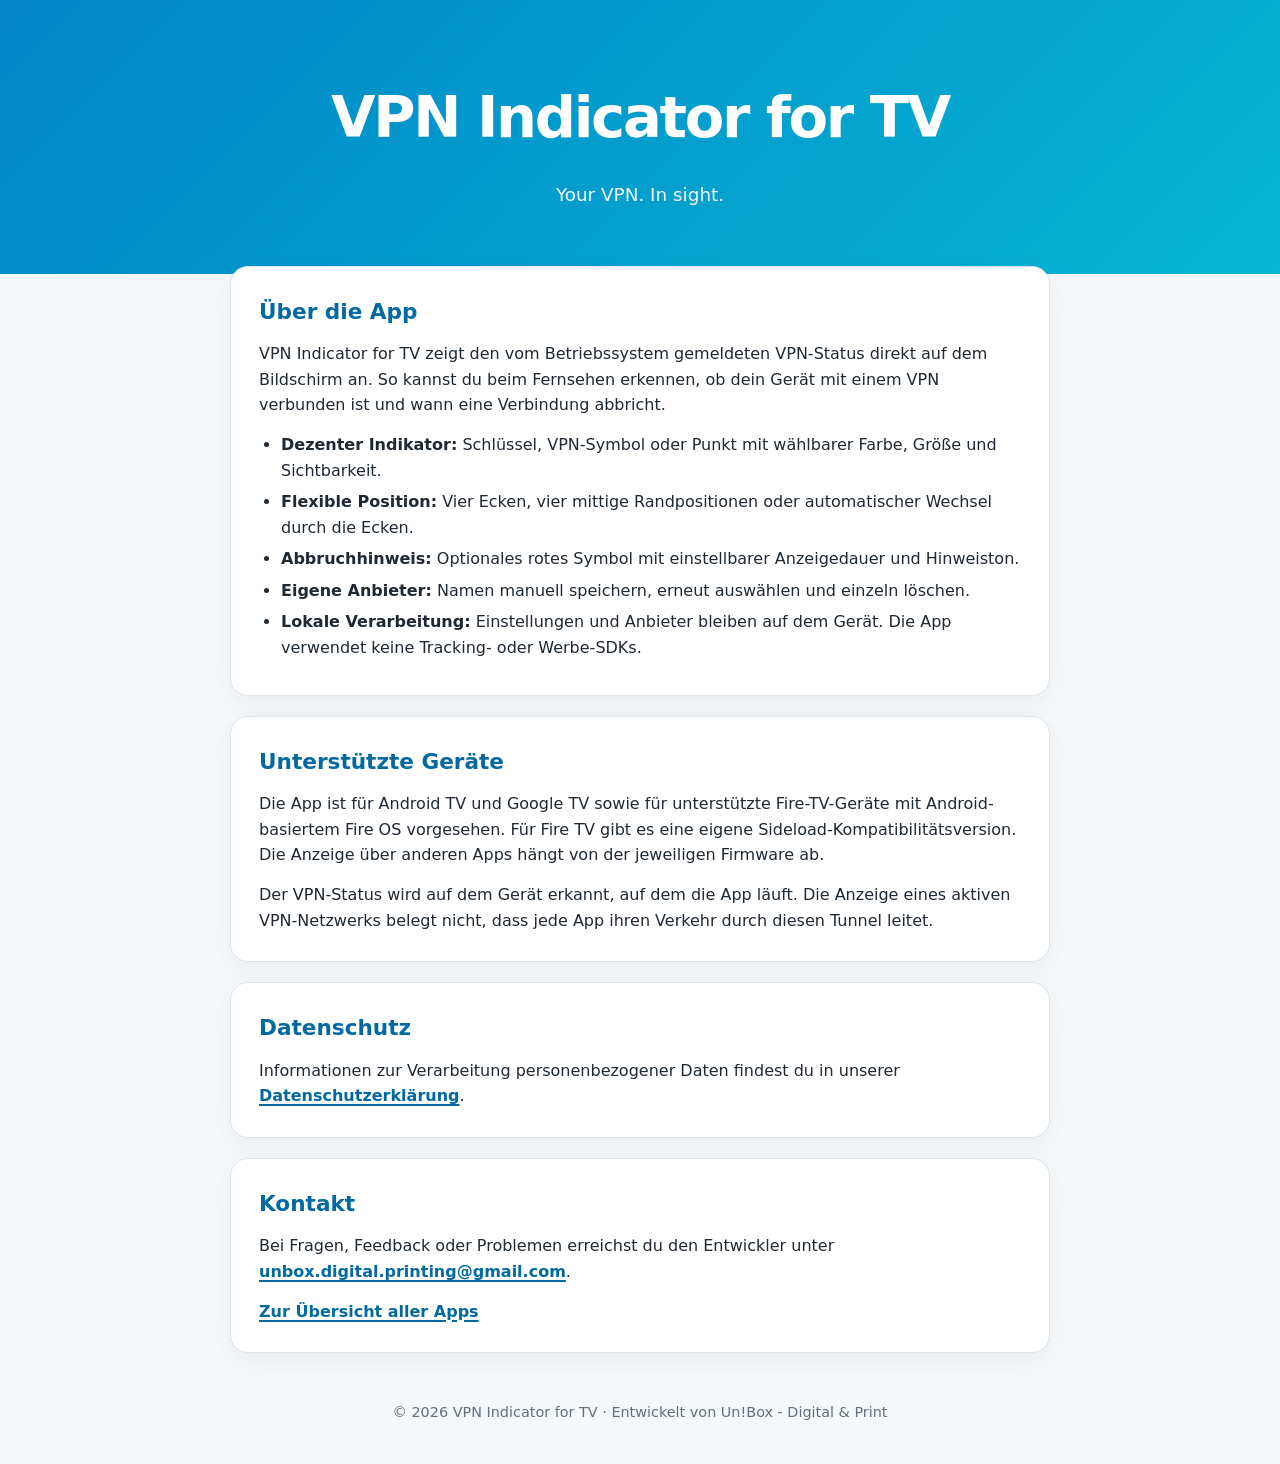
==== index.html @ d825eeac "Publish app website and bilingual privacy policy" ====
<!doctype html>
<html lang="de">
<head>
  <meta charset="utf-8">
  <meta name="viewport" content="width=device-width, initial-scale=1">
  <meta name="description" content="VPN Indicator for TV – Dein VPN-Status auf Android TV, Google TV und unterstützten Fire-TV-Geräten.">
  <title>VPN Indicator for TV</title>
  <style>
    :root {
      --cyan: #06b6d4;
      --blue: #0284c7;
      --blue-dark: #0369a1;
      --dark: #121212;
      --card: #ffffff;
      --text: #1f2933;
      --muted: #61707c;
      --line: #dce5ea;
    }

    * {
      box-sizing: border-box;
    }

    body {
      margin: 0;
      font-family: system-ui, -apple-system, BlinkMacSystemFont, "Segoe UI",
                   Roboto, Arial, sans-serif;
      color: var(--text);
      background: #f5f8fa;
      line-height: 1.6;
    }

    header {
      background: linear-gradient(135deg, #0284c7, #06b6d4);
      color: white;
      padding: 72px 24px 64px;
      text-align: center;
    }

    header h1 {
      margin: 0;
      font-size: clamp(2.25rem, 7vw, 3.6rem);
      letter-spacing: -0.04em;
    }

    header p {
      max-width: 620px;
      margin: 16px auto 0;
      font-size: 1.15rem;
      opacity: 0.95;
    }

    main {
      max-width: 860px;
      margin: -28px auto 0;
      padding: 0 20px 48px;
    }

    section {
      background: var(--card);
      border: 1px solid var(--line);
      border-radius: 18px;
      padding: 28px;
      margin-top: 20px;
      box-shadow: 0 8px 24px rgba(30, 60, 80, 0.06);
    }

    h2 {
      margin: 0 0 12px;
      color: var(--blue-dark);
      font-size: 1.35rem;
    }

    p {
      margin: 0 0 14px;
    }

    p:last-child {
      margin-bottom: 0;
    }

    ul {
      margin: 12px 0 0;
      padding-left: 22px;
    }

    li {
      margin-bottom: 6px;
    }

    a {
      color: var(--blue-dark);
      font-weight: 650;
      text-decoration-thickness: 1.5px;
      text-underline-offset: 3px;
    }

    footer {
      max-width: 860px;
      margin: 0 auto;
      padding: 0 20px 40px;
      color: var(--muted);
      text-align: center;
      font-size: 0.9rem;
    }
  </style>
</head>
<body>
  <header>
    <h1>VPN Indicator for TV</h1>
    <p>Your VPN. In sight.</p>
  </header>
  <main>
    <section>
      <h2>Über die App</h2>
      <p>VPN Indicator for TV zeigt den vom Betriebssystem gemeldeten VPN-Status direkt auf dem Bildschirm an. So kannst du beim Fernsehen erkennen, ob dein Gerät mit einem VPN verbunden ist und wann eine Verbindung abbricht.</p>
      <ul>
        <li><strong>Dezenter Indikator:</strong> Schlüssel, VPN-Symbol oder Punkt mit wählbarer Farbe, Größe und Sichtbarkeit.</li>
        <li><strong>Flexible Position:</strong> Vier Ecken, vier mittige Randpositionen oder automatischer Wechsel durch die Ecken.</li>
        <li><strong>Abbruchhinweis:</strong> Optionales rotes Symbol mit einstellbarer Anzeigedauer und Hinweiston.</li>
        <li><strong>Eigene Anbieter:</strong> Namen manuell speichern, erneut auswählen und einzeln löschen.</li>
        <li><strong>Lokale Verarbeitung:</strong> Einstellungen und Anbieter bleiben auf dem Gerät. Die App verwendet keine Tracking- oder Werbe-SDKs.</li>
      </ul>
    </section>
    <section>
      <h2>Unterstützte Geräte</h2>
      <p>Die App ist für Android TV und Google TV sowie für unterstützte Fire-TV-Geräte mit Android-basiertem Fire OS vorgesehen. Für Fire TV gibt es eine eigene Sideload-Kompatibilitätsversion. Die Anzeige über anderen Apps hängt von der jeweiligen Firmware ab.</p>
      <p>Der VPN-Status wird auf dem Gerät erkannt, auf dem die App läuft. Die Anzeige eines aktiven VPN-Netzwerks belegt nicht, dass jede App ihren Verkehr durch diesen Tunnel leitet.</p>
    </section>
    <section>
      <h2>Datenschutz</h2>
      <p>Informationen zur Verarbeitung personenbezogener Daten findest du in unserer <a href="privacy.html">Datenschutzerklärung</a>.</p>
    </section>
    <section>
      <h2>Kontakt</h2>
      <p>Bei Fragen, Feedback oder Problemen erreichst du den Entwickler unter <a href="mailto:unbox.digital.printing@gmail.com">unbox.digital.printing@gmail.com</a>.</p>
      <p><a href="https://unbox-digital-printing.github.io/apps/">Zur Übersicht aller Apps</a></p>
    </section>
  </main>
  <footer>© 2026 VPN Indicator for TV · Entwickelt von Un!Box - Digital &amp; Print</footer>
</body>
</html>
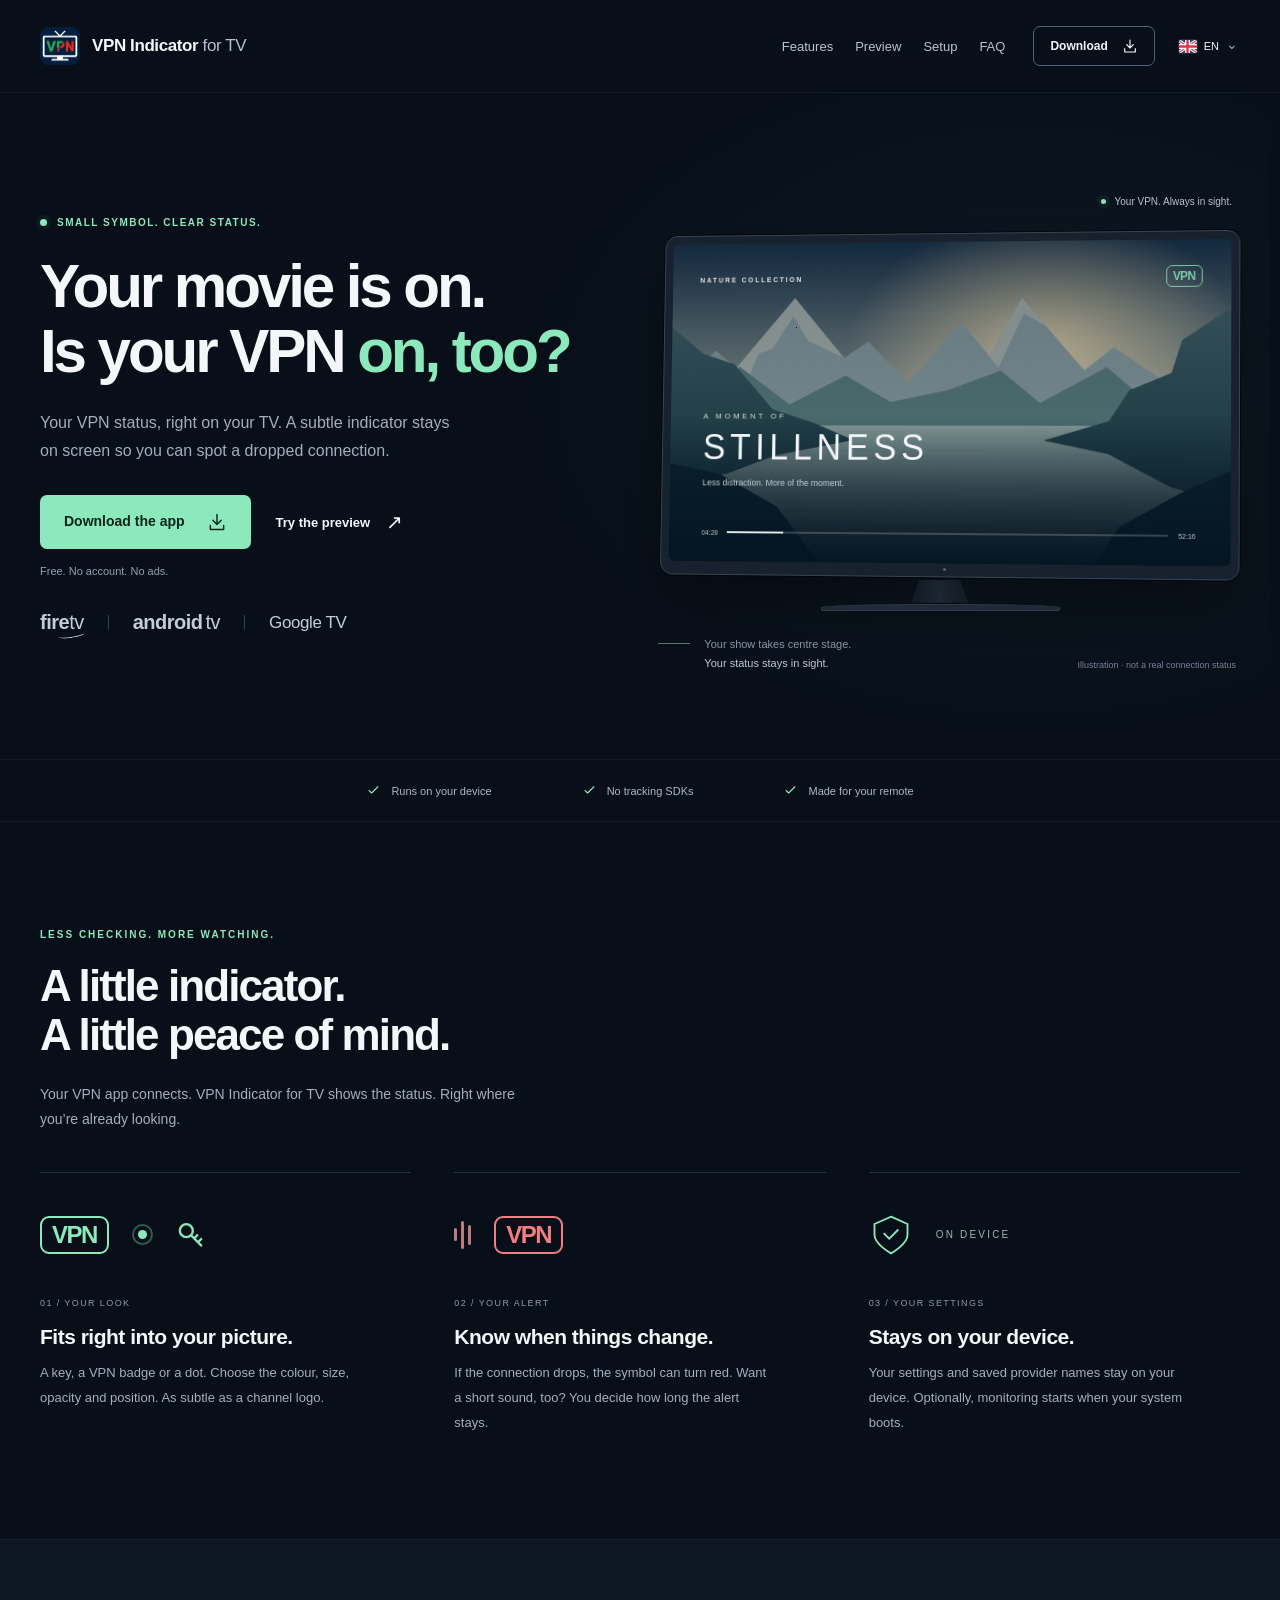
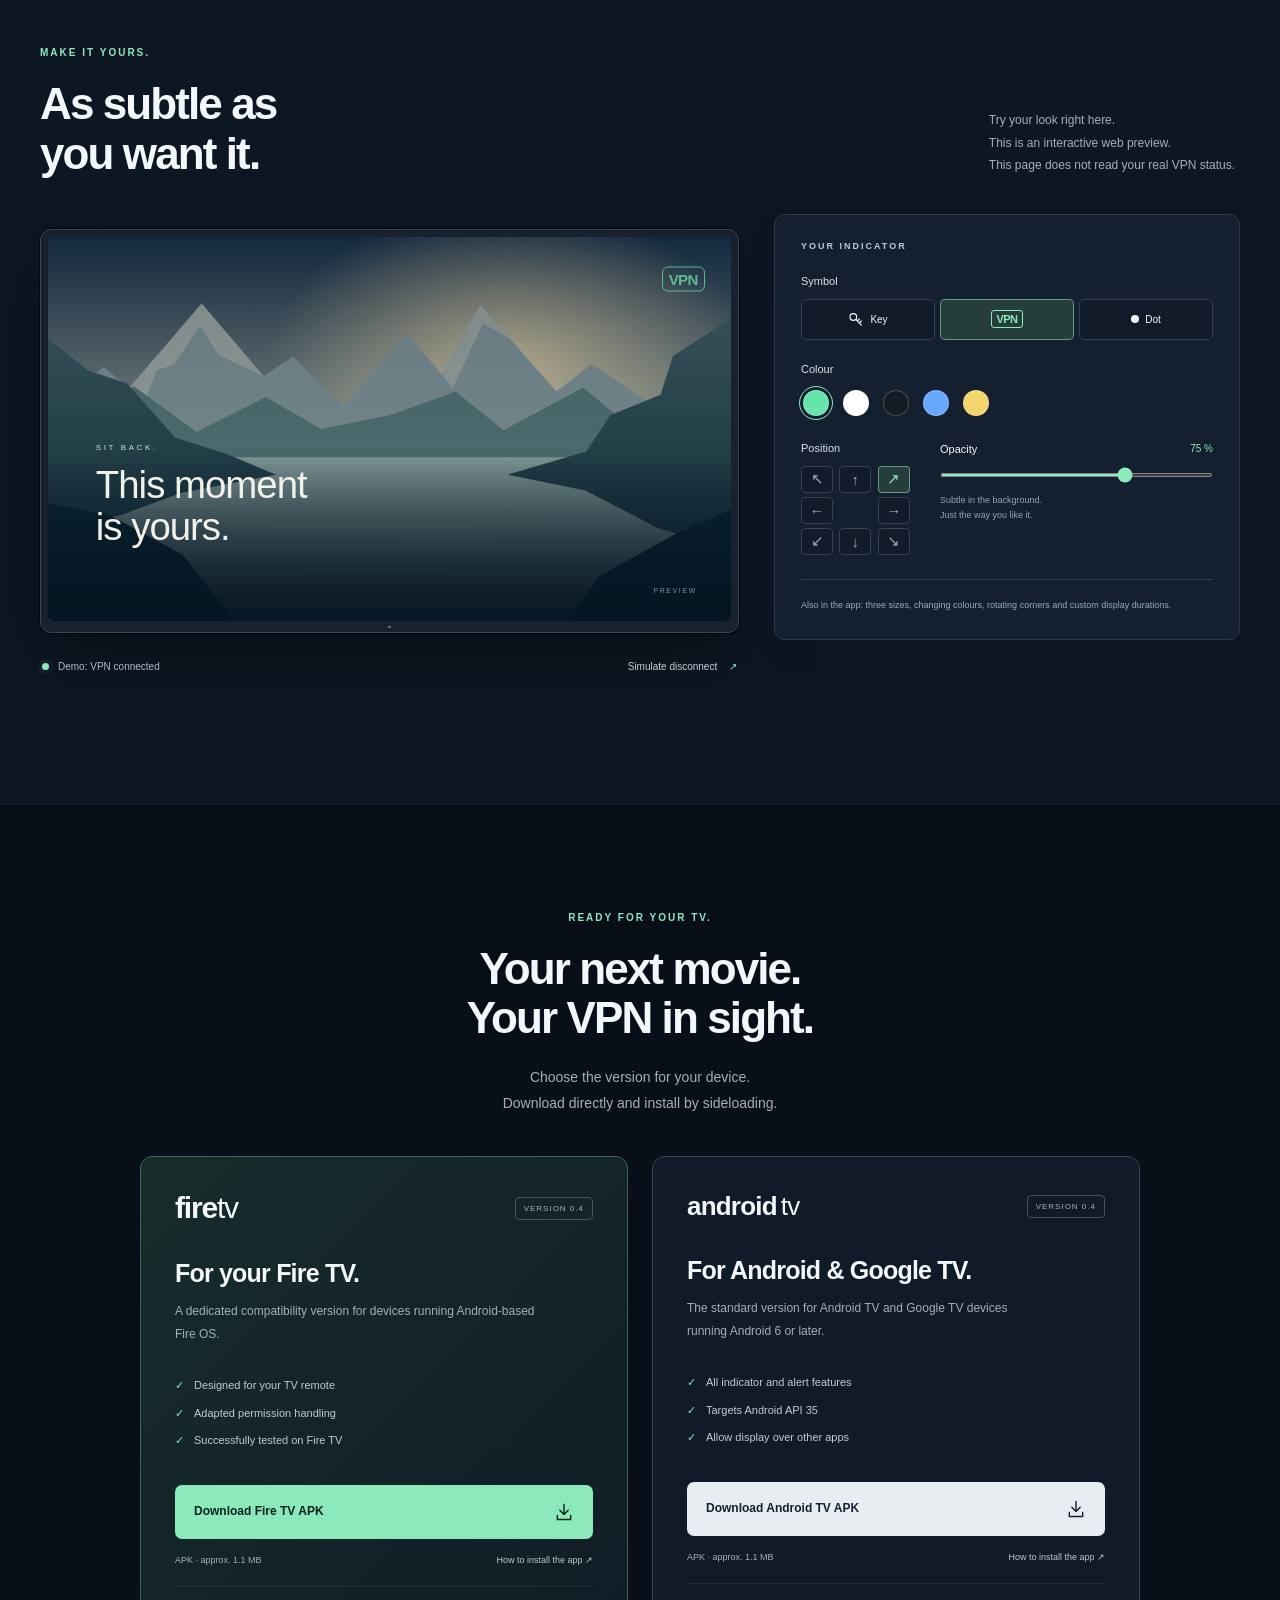
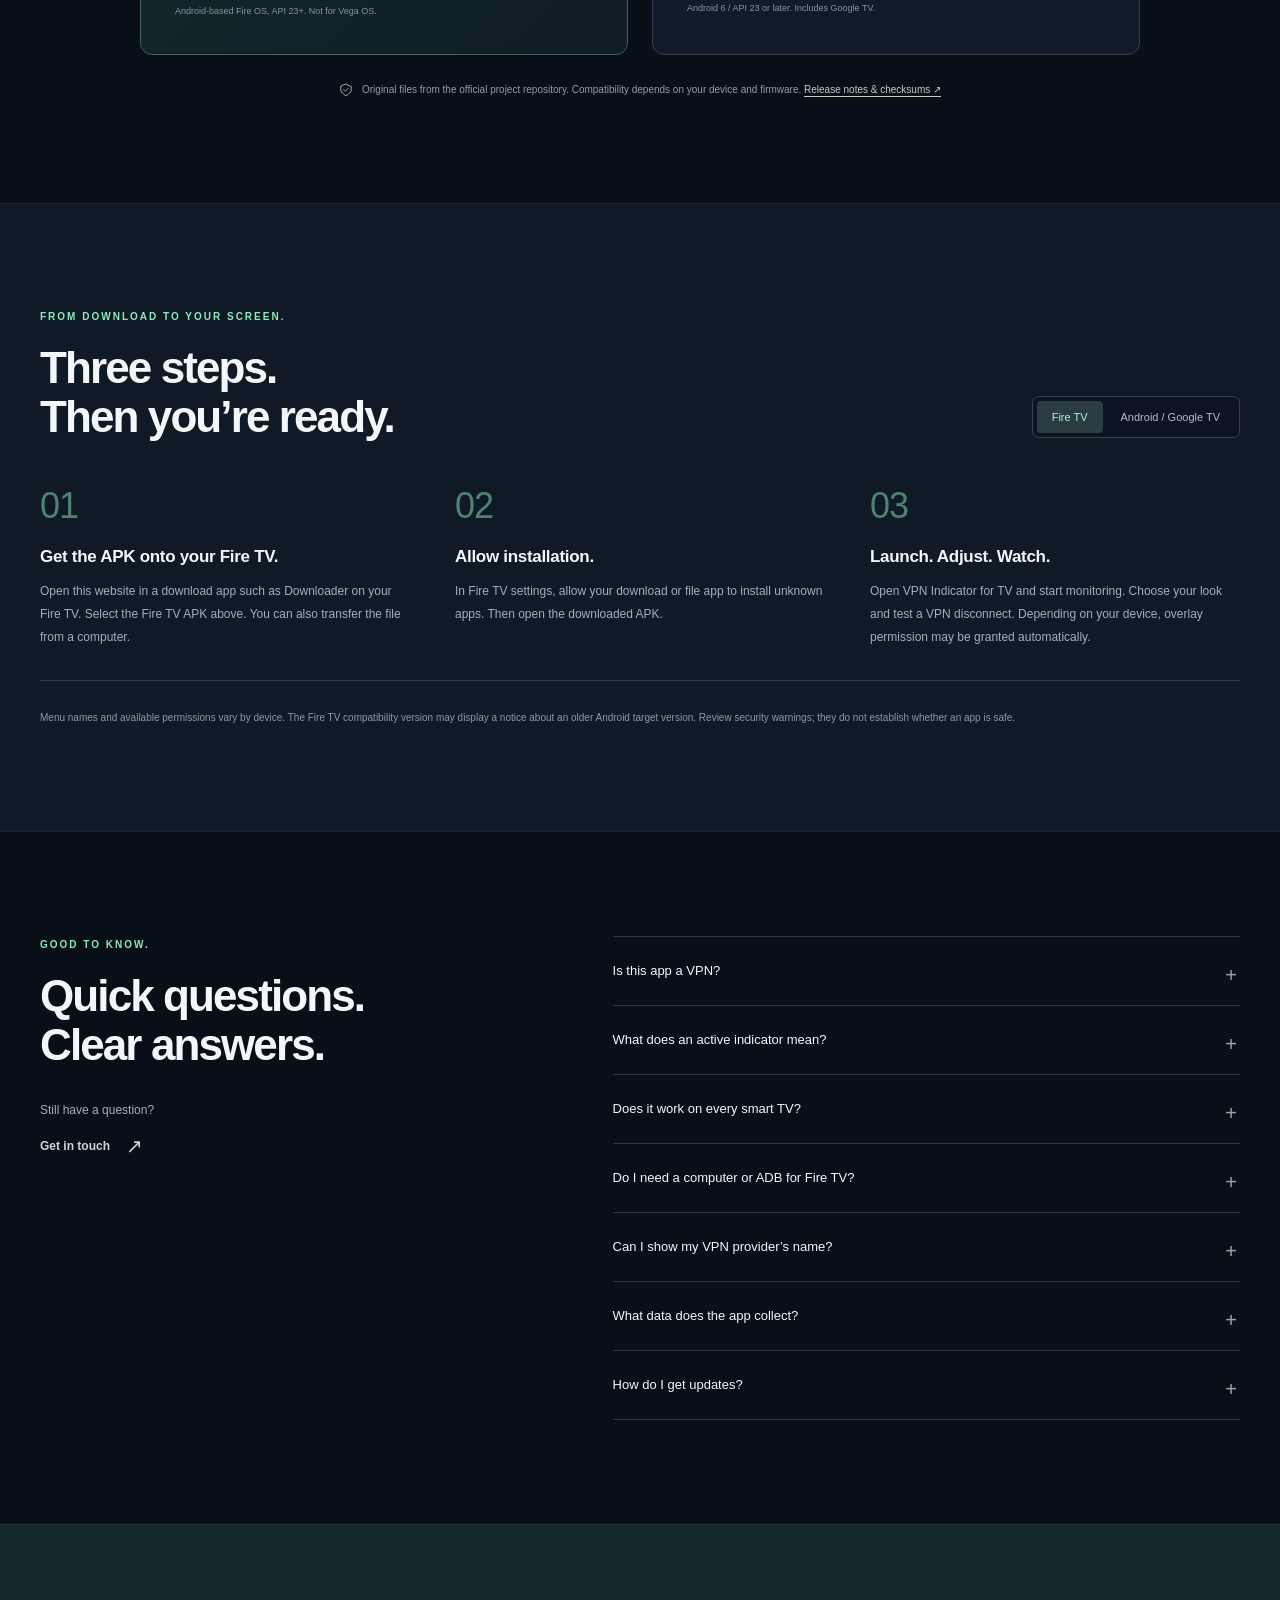
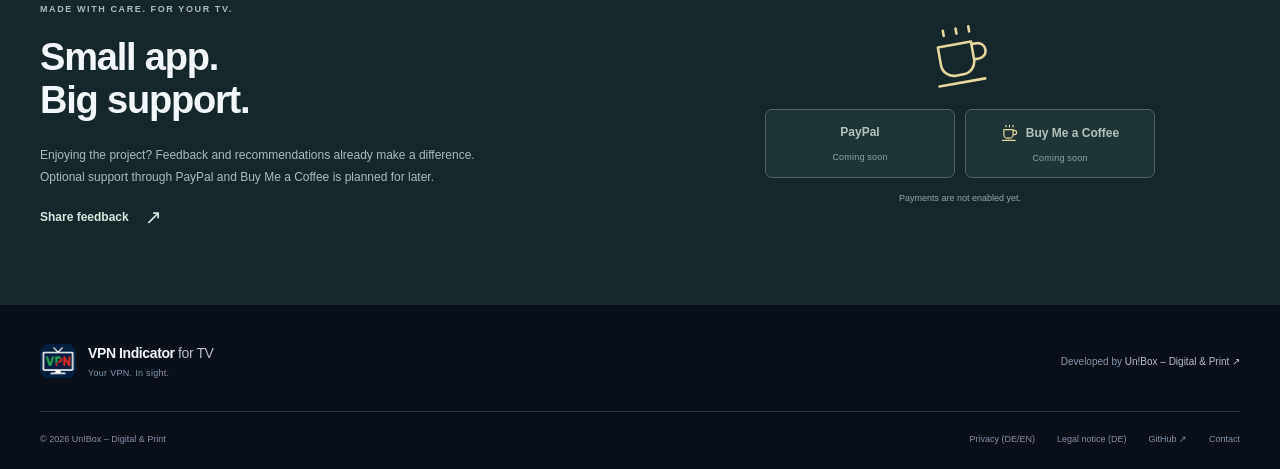
==== commit 00554352: "Create multilingual TV download landing page with interactive preview and future support options" ====
--- a/index.html
+++ b/index.html
@@ -3,140 +3,126 @@
 <head>
   <meta charset="utf-8">
   <meta name="viewport" content="width=device-width, initial-scale=1">
-  <meta name="description" content="VPN Indicator for TV – Dein VPN-Status auf Android TV, Google TV und unterstützten Fire-TV-Geräten.">
-  <title>VPN Indicator for TV</title>
-  <style>
-    :root {
-      --cyan: #06b6d4;
-      --blue: #0284c7;
-      --blue-dark: #0369a1;
-      --dark: #121212;
-      --card: #ffffff;
-      --text: #1f2933;
-      --muted: #61707c;
-      --line: #dce5ea;
-    }
-
-    * {
-      box-sizing: border-box;
-    }
-
-    body {
-      margin: 0;
-      font-family: system-ui, -apple-system, BlinkMacSystemFont, "Segoe UI",
-                   Roboto, Arial, sans-serif;
-      color: var(--text);
-      background: #f5f8fa;
-      line-height: 1.6;
-    }
-
-    header {
-      background: linear-gradient(135deg, #0284c7, #06b6d4);
-      color: white;
-      padding: 72px 24px 64px;
-      text-align: center;
-    }
-
-    header h1 {
-      margin: 0;
-      font-size: clamp(2.25rem, 7vw, 3.6rem);
-      letter-spacing: -0.04em;
-    }
-
-    header p {
-      max-width: 620px;
-      margin: 16px auto 0;
-      font-size: 1.15rem;
-      opacity: 0.95;
-    }
-
-    main {
-      max-width: 860px;
-      margin: -28px auto 0;
-      padding: 0 20px 48px;
-    }
-
-    section {
-      background: var(--card);
-      border: 1px solid var(--line);
-      border-radius: 18px;
-      padding: 28px;
-      margin-top: 20px;
-      box-shadow: 0 8px 24px rgba(30, 60, 80, 0.06);
-    }
-
-    h2 {
-      margin: 0 0 12px;
-      color: var(--blue-dark);
-      font-size: 1.35rem;
-    }
-
-    p {
-      margin: 0 0 14px;
-    }
-
-    p:last-child {
-      margin-bottom: 0;
-    }
-
-    ul {
-      margin: 12px 0 0;
-      padding-left: 22px;
-    }
-
-    li {
-      margin-bottom: 6px;
-    }
-
-    a {
-      color: var(--blue-dark);
-      font-weight: 650;
-      text-decoration-thickness: 1.5px;
-      text-underline-offset: 3px;
-    }
-
-    footer {
-      max-width: 860px;
-      margin: 0 auto;
-      padding: 0 20px 40px;
-      color: var(--muted);
-      text-align: center;
-      font-size: 0.9rem;
-    }
-  </style>
+  <title>VPN Indicator for TV – Your VPN. In sight.</title>
+  <meta name="description" content="Dein VPN-Status. Direkt im Bild. Entdecke VPN Indicator for TV für Fire TV, Android TV und Google TV. Mit anpassbarem Indikator und Abbruchhinweis. Kostenloser APK-Download.">
+  <meta name="theme-color" content="#080f19">
+  <meta property="og:title" content="VPN Indicator for TV – Your VPN. In sight.">
+  <meta property="og:description" content="Dein Film läuft. Dein VPN auch? Behalte deinen VPN-Status direkt auf dem TV im Blick.">
+  <meta property="og:type" content="website">
+  <meta property="og:url" content="https://unbox-digital-printing.github.io/vpn-indicator-for-tv/">
+  <meta property="og:image" content="https://unbox-digital-printing.github.io/vpn-indicator-for-tv/assets/app-logo.png">
+  <link rel="canonical" href="https://unbox-digital-printing.github.io/vpn-indicator-for-tv/">
+  <link rel="icon" href="assets/app-logo.png" type="image/png">
+  <link rel="stylesheet" href="styles.css">
+  <script src="translations.js" defer></script>
+  <script src="i18n.js" defer></script>
+  <script src="app.js" defer></script>
 </head>
 <body>
-  <header>
-    <h1>VPN Indicator for TV</h1>
-    <p>Your VPN. In sight.</p>
-  </header>
-  <main>
-    <section>
-      <h2>Über die App</h2>
-      <p>VPN Indicator for TV zeigt den vom Betriebssystem gemeldeten VPN-Status direkt auf dem Bildschirm an. So kannst du beim Fernsehen erkennen, ob dein Gerät mit einem VPN verbunden ist und wann eine Verbindung abbricht.</p>
-      <ul>
-        <li><strong>Dezenter Indikator:</strong> Schlüssel, VPN-Symbol oder Punkt mit wählbarer Farbe, Größe und Sichtbarkeit.</li>
-        <li><strong>Flexible Position:</strong> Vier Ecken, vier mittige Randpositionen oder automatischer Wechsel durch die Ecken.</li>
-        <li><strong>Abbruchhinweis:</strong> Optionales rotes Symbol mit einstellbarer Anzeigedauer und Hinweiston.</li>
-        <li><strong>Eigene Anbieter:</strong> Namen manuell speichern, erneut auswählen und einzeln löschen.</li>
-        <li><strong>Lokale Verarbeitung:</strong> Einstellungen und Anbieter bleiben auf dem Gerät. Die App verwendet keine Tracking- oder Werbe-SDKs.</li>
-      </ul>
-    </section>
-    <section>
-      <h2>Unterstützte Geräte</h2>
-      <p>Die App ist für Android TV und Google TV sowie für unterstützte Fire-TV-Geräte mit Android-basiertem Fire OS vorgesehen. Für Fire TV gibt es eine eigene Sideload-Kompatibilitätsversion. Die Anzeige über anderen Apps hängt von der jeweiligen Firmware ab.</p>
-      <p>Der VPN-Status wird auf dem Gerät erkannt, auf dem die App läuft. Die Anzeige eines aktiven VPN-Netzwerks belegt nicht, dass jede App ihren Verkehr durch diesen Tunnel leitet.</p>
-    </section>
-    <section>
-      <h2>Datenschutz</h2>
-      <p>Informationen zur Verarbeitung personenbezogener Daten findest du in unserer <a href="privacy.html">Datenschutzerklärung</a>.</p>
-    </section>
-    <section>
-      <h2>Kontakt</h2>
-      <p>Bei Fragen, Feedback oder Problemen erreichst du den Entwickler unter <a href="mailto:unbox.digital.printing@gmail.com">unbox.digital.printing@gmail.com</a>.</p>
-      <p><a href="https://unbox-digital-printing.github.io/apps/">Zur Übersicht aller Apps</a></p>
-    </section>
-  </main>
-  <footer>© 2026 VPN Indicator for TV · Entwickelt von Un!Box - Digital &amp; Print</footer>
-</body>
-</html>
+<svg class="svg-library" xmlns="http://www.w3.org/2000/svg" aria-hidden="true"><defs>
+  <symbol id="i-arrow" viewBox="0 0 24 24"><path d="M5 12h14m-5-5 5 5-5 5"/></symbol>
+  <symbol id="i-download" viewBox="0 0 24 24"><path d="M12 3v12m-5-5 5 5 5-5M4 16v5h16v-5"/></symbol>
+  <symbol id="i-key" viewBox="0 0 24 24"><circle cx="8" cy="9" r="5"/><path d="m12 13 8 8m-3-3 3-3m-6 0 3-3"/></symbol>
+  <symbol id="i-tv" viewBox="0 0 24 24"><rect x="2" y="3" width="20" height="14" rx="2"/><path d="M8 21h8m-4-4v4"/></symbol>
+  <symbol id="i-check" viewBox="0 0 24 24"><path d="m5 12 4 4L19 6"/></symbol>
+  <symbol id="i-shield" viewBox="0 0 24 24"><path d="m12 2 9 4v6c0 5-9 10-9 10S3 17 3 12V6z"/><path d="m8 11 3 3 5-5"/></symbol>
+  <symbol id="i-coffee" viewBox="0 0 24 24"><path d="M4 8h13v7a5 5 0 0 1-5 5H9a5 5 0 0 1-5-5zm13 1h2a3 3 0 0 1 0 6h-2M7 2v2m5-2v2m5-2v2M2 23h18"/></symbol>
+</defs></svg>
+<a class="skip-link" href="#main">Zum Inhalt</a>
+<header class="site-header">
+  <nav class="nav wrap" aria-label="Hauptnavigation">
+    <a class="brand" href="#" aria-label="VPN Indicator for TV – Startseite"><img src="assets/app-logo.png" width="40" height="40" alt=""><span>VPN Indicator <span class="brand-light">for TV</span></span></a>
+    <div class="nav-links"><a href="#funktionen">Funktionen</a><a href="#vorschau">Vorschau</a><a href="#installation">Installation</a><a href="#faq">FAQ</a></div>
+    <div class="nav-actions"><a class="button button-small button-outline" href="#download">Download <svg class="icon"><use href="#i-download"/></svg></a><details class="language-menu" data-no-i18n><summary aria-label="Sprache wählen / Choose language"><img id="language-flag" src="assets/flags/de.svg" width="18" height="13" alt=""><span id="language-code">DE</span><span class="language-chevron">⌄</span></summary><div class="language-options"><button type="button" data-language="de" aria-label="Deutsch" lang="de" aria-pressed="true"><img src="assets/flags/de.svg" width="20" height="14" alt="">Deutsch <span>DE</span></button><button type="button" data-language="en" aria-label="English" lang="en" aria-pressed="false"><img src="assets/flags/en.svg" width="20" height="14" alt="">English <span>EN</span></button><button type="button" data-language="fr" aria-label="Français" lang="fr" aria-pressed="false"><img src="assets/flags/fr.svg" width="20" height="14" alt="">Français <span>FR</span></button><button type="button" data-language="es" aria-label="Español" lang="es" aria-pressed="false"><img src="assets/flags/es.svg" width="20" height="14" alt="">Español <span>ES</span></button></div></details></div>
+  </nav>
+</header>
+<main id="main">
+  <section class="hero wrap" aria-labelledby="hero-title">
+    <div class="hero-copy">
+      <p class="eyebrow"><span class="live-dot"></span> KLEINES SYMBOL. KLARER STATUS.</p>
+      <h1 id="hero-title">Dein Film läuft.<br>Dein VPN <em>auch?</em></h1>
+      <p class="hero-lead">Dein VPN-Status, direkt auf dem TV. Ein dezenter Indikator bleibt im Bild – damit du einen Verbindungsabbruch bemerkst.</p>
+      <div class="hero-actions"><a class="button button-primary" href="#download">App herunterladen <svg class="icon"><use href="#i-download"/></svg></a><a class="text-link" href="#vorschau">Im Bild erleben <span>↗</span></a></div>
+      <p class="hero-note">Kostenlos. Ohne Konto. Ohne Werbung.</p>
+      <div class="platforms" aria-label="Unterstützte Plattformen"><span>fire<span class="fire-smile">tv</span></span><i></i><span>android<span class="platform-light">tv</span></span><i></i><span class="google-tv">Google TV</span></div>
+    </div>
+    <div class="hero-visual">
+      <div class="orbit-note"><span class="live-dot"></span> Dein VPN. Immer im Blick.</div>
+      <div class="television hero-tv">
+        <div class="screen">
+          <img class="landscape" src="assets/landscape.svg" width="1600" height="900" alt="Illustrierte Berglandschaft im Abendlicht">
+          <div class="screen-top"><span class="film-label">NATURE COLLECTION</span><span class="hero-indicator" aria-label="Beispiel eines aktiven VPN-Indikators">VPN</span></div>
+          <div class="film-title"><span>A MOMENT OF</span><strong>STILLNESS</strong><span class="film-subtitle">Weniger Ablenkung. Mehr Moment.</span></div>
+          <div class="film-progress"><span>04:28</span><div><i></i></div><span>52:16</span></div>
+        </div>
+        <div class="tv-chin"><span></span></div>
+      </div>
+      <div class="tv-foot"></div>
+      <div class="visual-caption"><span class="caption-line"></span><p>Dein Programm bleibt die Hauptsache.<br><strong>Der Status bleibt sichtbar.</strong></p></div>
+      <p class="demo-disclaimer">Illustration · kein tatsächlicher Verbindungsstatus</p>
+    </div>
+  </section>
+
+  <div class="trust-strip"><div class="wrap"><span><svg class="icon"><use href="#i-check"/></svg> Direkt auf deinem Gerät</span><span><svg class="icon"><use href="#i-check"/></svg> Keine Tracking-SDKs</span><span><svg class="icon"><use href="#i-check"/></svg> Mit der Fernbedienung bedienbar</span></div></div>
+
+  <section id="funktionen" class="section wrap features" aria-labelledby="features-title">
+    <div class="section-heading"><p class="eyebrow">WENIGER NACHSEHEN. MEHR FERNSEHEN.</p><h2 id="features-title">Ein kleines Zeichen.<br>Ein gutes Gefühl.</h2><p>Die VPN-App verbindet. VPN Indicator for TV zeigt dir den Status. Einfach dort, wo du gerade hinschaust.</p></div>
+    <div class="feature-grid">
+      <article class="feature"><div class="feature-art"><span class="mini-vpn">VPN</span><span class="mini-dot"></span><svg class="feature-key"><use href="#i-key"/></svg></div><span class="feature-number">01 / DEIN LOOK</span><h3>Passt in dein Bild.</h3><p>Schlüssel, VPN-Schriftzug oder Punkt. Wähle Farbe, Größe, Transparenz und Position – dezent wie ein Senderlogo.</p></article>
+      <article class="feature"><div class="feature-art"><span class="signal-demo"><i></i><i></i><i></i></span><span class="mini-vpn mini-red">VPN</span></div><span class="feature-number">02 / DEIN HINWEIS</span><h3>Wenn sich etwas ändert.</h3><p>Bei einem Abbruch wird das Symbol auf Wunsch rot. Dazu ein kurzer Ton? Du bestimmst, wie lange der Hinweis bleibt.</p></article>
+      <article class="feature"><div class="feature-art"><svg class="feature-shield"><use href="#i-shield"/></svg><span class="local-label">ON DEVICE</span></div><span class="feature-number">03 / DEINE EINSTELLUNGEN</span><h3>Bleibt bei dir.</h3><p>Deine Einstellungen und gespeicherten Anbieternamen bleiben auf dem Gerät. Optional startet die Überwachung mit dem System.</p></article>
+    </div>
+  </section>
+
+  <section id="vorschau" class="preview-section section" aria-labelledby="preview-title"><div class="wrap">
+    <div class="preview-heading"><div><p class="eyebrow">MACH ES ZU DEINEM.</p><h2 id="preview-title">So dezent,<br>wie du willst.</h2></div><p>Probier den Look direkt aus.<br>Das ist eine interaktive Web-Vorschau.<br>Dein echtes VPN wird hier nicht ausgelesen.</p></div>
+    <div class="playground">
+      <div class="preview-stage">
+        <div class="television demo-tv"><div class="screen" id="demo-screen">
+          <img class="landscape" src="assets/landscape.svg" width="1600" height="900" alt="TV-Vorschau mit anpassbarem Indikator">
+          <div class="preview-film"><span>ZURÜCKLEHNEN.</span><strong>Der Moment<br>gehört dir.</strong></div>
+          <div id="demo-indicator" class="demo-indicator" data-position="top-right" data-symbol="vpn"><span class="indicator-vpn">VPN</span><svg class="indicator-key"><use href="#i-key"/></svg><span class="indicator-dot"></span></div>
+          <span class="preview-watermark">VORSCHAU</span>
+        </div><div class="tv-chin"><span></span></div></div>
+        <div class="preview-state"><span id="preview-dot" class="live-dot"></span><span id="preview-status" role="status" aria-live="polite">Demo: VPN verbunden</span><button id="disconnect-test" class="test-button" type="button">Abbruch simulieren <span>↗</span></button></div>
+      </div>
+      <div class="customizer">
+        <p class="panel-label">DEIN INDIKATOR</p>
+        <fieldset><legend>Symbol</legend><div class="segmented" id="symbol-options"><button type="button" data-symbol="key" aria-pressed="false"><svg class="icon"><use href="#i-key"/></svg><span>Schlüssel</span></button><button type="button" data-symbol="vpn" aria-pressed="true"><span class="symbol-vpn">VPN</span></button><button type="button" data-symbol="dot" aria-pressed="false"><span class="symbol-dot"></span><span>Punkt</span></button></div></fieldset>
+        <fieldset><legend>Farbe</legend><div class="color-options" id="color-options"><button type="button" style="--swatch:#69e3ad" data-color="#69e3ad" aria-label="Grün" aria-pressed="true"></button><button type="button" style="--swatch:#ffffff" data-color="#ffffff" aria-label="Weiß" aria-pressed="false"></button><button type="button" style="--swatch:#151b23" data-color="#151b23" aria-label="Schwarz" aria-pressed="false"></button><button type="button" style="--swatch:#67a7ff" data-color="#67a7ff" aria-label="Blau" aria-pressed="false"></button><button type="button" style="--swatch:#f2d56c" data-color="#f2d56c" aria-label="Gelb" aria-pressed="false"></button></div></fieldset>
+        <div class="position-and-opacity"><fieldset><legend>Position</legend><div class="position-grid" id="position-options"><button type="button" data-position="top-left" aria-label="Oben links" aria-pressed="false">↖</button><button type="button" data-position="top-center" aria-label="Oben Mitte" aria-pressed="false">↑</button><button type="button" data-position="top-right" aria-label="Oben rechts" aria-pressed="true">↗</button><button type="button" data-position="center-left" aria-label="Links Mitte" aria-pressed="false">←</button><span aria-hidden="true"></span><button type="button" data-position="center-right" aria-label="Rechts Mitte" aria-pressed="false">→</button><button type="button" data-position="bottom-left" aria-label="Unten links" aria-pressed="false">↙</button><button type="button" data-position="bottom-center" aria-label="Unten Mitte" aria-pressed="false">↓</button><button type="button" data-position="bottom-right" aria-label="Unten rechts" aria-pressed="false">↘</button></div></fieldset><div class="opacity-control"><label for="opacity">Sichtbarkeit <output id="opacity-value" for="opacity">75 %</output></label><input type="range" id="opacity" min="20" max="100" value="75" step="5"><p>Dezent im Hintergrund.<br>Genau nach deinem Geschmack.</p></div></div>
+        <p class="customizer-note">In der App außerdem: drei Größen, wechselnde Farben, rotierende Ecken und individuelle Anzeigedauern.</p>
+      </div>
+    </div>
+  </div></section>
+
+  <section id="download" class="section wrap download-section" aria-labelledby="download-title">
+    <div class="section-heading centered"><p class="eyebrow">BEREIT FÜR DEINEN TV.</p><h2 id="download-title">Dein nächster Film.<br>Mit VPN im Blick.</h2><p>Wähle die passende Version für dein Gerät.<br>Direkt herunterladen und per Sideload installieren.</p></div>
+    <div class="download-grid">
+      <article class="download-card fire-card"><div class="download-card-top"><span class="device-logo">fire<span>tv</span></span><span class="release-label">VERSION 0.4</span></div><h3>Für deinen Fire TV.</h3><p>Die eigene Kompatibilitätsversion für Geräte mit Android-basiertem Fire OS.</p><ul class="check-list"><li>Für die Bedienung am TV gemacht</li><li>Mit angepasstem Berechtigungsmodell</li><li>Auf Fire TV erfolgreich getestet</li></ul><a class="button button-primary download-link" data-platform="firetv" href="https://github.com/unbox-digital-printing/vpn-indicator-for-tv/releases/download/v0.4/VPN-Indicator-for-TV-FireTV.apk">Fire-TV-APK herunterladen <svg class="icon"><use href="#i-download"/></svg></a><div class="download-meta"><span>APK · <span data-size="firetv">ca. 1,1 MB</span></span><a href="#installation" data-show-install="firetv">So installierst du die App ↗</a></div><p class="device-note">Android-basiertes Fire OS ab API 23. Nicht für Vega OS.</p></article>
+      <article class="download-card"><div class="download-card-top"><span class="device-logo android-logo">android<span>tv</span></span><span class="release-label">VERSION 0.4</span></div><h3>Für Android & Google TV.</h3><p>Die reguläre Version für Android-TV- und Google-TV-Geräte ab Android 6.</p><ul class="check-list"><li>Alle Indikator- und Hinweisfunktionen</li><li>Für Android API 35 gebaut</li><li>Anzeige über anderen Apps freigeben</li></ul><a class="button button-light download-link" data-platform="android" href="https://github.com/unbox-digital-printing/vpn-indicator-for-tv/releases/download/v0.4/VPN-Indicator-for-TV.apk">Android-TV-APK herunterladen <svg class="icon"><use href="#i-download"/></svg></a><div class="download-meta"><span>APK · <span data-size="android">ca. 1,1 MB</span></span><a href="#installation" data-show-install="android">So installierst du die App ↗</a></div><p class="device-note">Android 6 / API 23 oder neuer. Google TV eingeschlossen.</p></article>
+    </div>
+    <div class="download-fineprint"><svg class="icon"><use href="#i-shield"/></svg><p>Originaldateien aus dem offiziellen Projekt-Repository. Die Kompatibilität hängt von Gerät und Firmware ab. <a href="https://github.com/unbox-digital-printing/vpn-indicator-for-tv/releases/tag/v0.4">Versionshinweise & Prüfsummen ↗</a></p></div>
+  </section>
+
+  <section id="installation" class="section install-section" aria-labelledby="install-title"><div class="wrap">
+    <div class="install-heading"><div><p class="eyebrow">VOM DOWNLOAD AUF DEN BILDSCHIRM.</p><h2 id="install-title">Drei Schritte.<br>Dann läuft’s.</h2></div><div class="install-tabs" role="tablist" aria-label="Installationsanleitung"><button id="tab-firetv" role="tab" aria-selected="true" aria-controls="install-firetv" tabindex="0">Fire TV</button><button id="tab-android" role="tab" aria-selected="false" aria-controls="install-android" tabindex="-1">Android / Google TV</button></div></div>
+    <div id="install-firetv" role="tabpanel" aria-labelledby="tab-firetv" class="steps"><article><span>01</span><h3>APK auf den Fire TV bringen.</h3><p>Öffne diese Website mit einer Download-App wie „Downloader“ auf deinem Fire TV. Wähle oben die Fire-TV-APK. Alternativ überträgst du die Datei vom Computer.</p></article><article><span>02</span><h3>Installation erlauben.</h3><p>Erlaube in den Fire-TV-Einstellungen der verwendeten Download- oder Datei-App die Installation unbekannter Apps. Öffne anschließend die heruntergeladene APK.</p></article><article><span>03</span><h3>Starten. Anpassen. Anschauen.</h3><p>Öffne VPN Indicator for TV und starte die Überwachung. Wähle deinen Look und teste einen VPN-Abbruch. Die Overlay-Freigabe wird geräteabhängig automatisch erteilt.</p></article></div>
+    <div id="install-android" role="tabpanel" aria-labelledby="tab-android" class="steps" hidden><article><span>01</span><h3>Die TV-Version herunterladen.</h3><p>Lade die Android-TV-APK herunter und übertrage sie auf deinen Android TV oder Google TV. Installiere sie mit der Download- oder Datei-App deines Geräts.</p></article><article><span>02</span><h3>Die Anzeige freigeben.</h3><p>Erlaube die APK-Installation für deine verwendete Datei-App. Öffne danach VPN Indicator for TV und gib über die Einrichtung „Über anderen Apps einblenden“ frei.</p></article><article><span>03</span><h3>Dein Zeichen setzen.</h3><p>Starte die Überwachung, wähle Symbol und Position und teste den Abbruchhinweis. Dein VPN-Client bleibt für die eigentliche Verbindung zuständig.</p></article></div>
+    <p class="install-note">Menünamen und verfügbare Freigaben unterscheiden sich je nach Gerät. Die Fire-TV-Version kann wegen ihrer Kompatibilitätsausrichtung einen Hinweis auf eine ältere Android-Zielversion anzeigen. Sicherheitswarnungen bitte prüfen; sie sind kein Sicherheitsnachweis.</p>
+  </div></section>
+
+  <section id="faq" class="section wrap faq-section" aria-labelledby="faq-title"><div><p class="eyebrow">GUT ZU WISSEN.</p><h2 id="faq-title">Kurz gefragt.<br>Klar beantwortet.</h2><p class="faq-intro">Noch etwas offen?<br><a class="text-link" href="mailto:unbox.digital.printing@gmail.com">Schreib uns <span>↗</span></a></p></div><div class="faq-list">
+    <details><summary>Ist die App selbst ein VPN?</summary><p>Nein. Du verwendest weiterhin deinen eigenen VPN-Anbieter. VPN Indicator for TV liest den vom Betriebssystem gemeldeten VPN-Status und zeigt ihn als Symbol über deinem Programm an.</p></details>
+    <details><summary>Was bedeutet ein aktiver Indikator genau?</summary><p>Das Betriebssystem meldet auf diesem Gerät ein aktives VPN-Netzwerk. Das ist kein Nachweis für eine funktionierende Internetverbindung, eine bestimmte öffentliche IP oder die Absicherung jeder einzelnen App. Die App prüft keine Datenlecks. VPNs im Router werden nicht erkannt; Split-Tunneling kann die Sichtbarkeit beeinflussen.</p></details>
+    <details><summary>Funktioniert die App auf jedem Smart TV?</summary><p>Sie ist für Android TV, Google TV und Android-basierte Fire-TV-Geräte ab API 23 gedacht. Samsung Tizen, LG webOS und Amazon Vega OS werden nicht unterstützt. Herstellerregeln für Overlays und Hintergrunddienste sowie einzelne Streaming-Apps können die Anzeige einschränken.</p></details>
+    <details><summary>Brauche ich auf dem Fire TV einen Computer oder ADB?</summary><p>Die separate Fire-TV-Version verwendet ein älteres Berechtigungsmodell, bei dem unterstützte Geräte die Overlay-Freigabe automatisch erteilen können. Das hat auf dem getesteten Fire TV funktioniert. Eine Garantie für jede Firmware gibt es nicht. Wenn dein Gerät die Anzeige blockiert und kein Freigabemenü anbietet, ist es für diesen einfachen Installationsweg nicht kompatibel.</p></details>
+    <details><summary>Kann ich den Namen meines VPN-Anbieters anzeigen?</summary><p>Ja. Du kannst einen Namen manuell eingeben, lokal speichern, später erneut auswählen und wieder löschen. Der Name ist eine eigene Beschriftung; der Anbieter wird nicht automatisch aus der aktiven Verbindung ermittelt.</p></details>
+    <details><summary>Welche Daten sammelt die App?</summary><p>Die App hat keine Internet-Berechtigung und enthält keine Werbe- oder Tracking-SDKs. Einstellungen und Anbieternamen bleiben lokal gespeichert. Einzelheiten zur App und dieser Website stehen in der <a href="privacy.html">Datenschutzerklärung</a>.</p></details>
+    <details><summary>Wie bekomme ich neue Versionen?</summary><p>Neue APKs findest du hier auf der Website. Installiere die passende Version über deine vorhandene Installation. Bei gleicher Signatur und Paketkennung bleiben Einstellungen normalerweise erhalten. Die App lädt selbst keine Updates herunter. Ein Wechsel zwischen der regulären und der Fire-TV-Version kann eine Neuinstallation erfordern.</p></details>
+  </div></section>
+
+  <section id="unterstuetzen" class="support-section"><div class="wrap support-inner"><div><p class="eyebrow">MIT LIEBE ENTWICKELT. FÜR DEINEN TV.</p><h2>Kleine App.<br>Große Unterstützung.</h2><p>Du magst das Projekt? Feedback und Weiterempfehlungen helfen schon jetzt. Freiwillige Unterstützung über PayPal und Buy Me a Coffee ist für später geplant.</p><a class="text-link" href="mailto:unbox.digital.printing@gmail.com?subject=Feedback%20zu%20VPN%20Indicator%20for%20TV">Feedback geben <span>↗</span></a></div><div class="support-options"><div class="coffee-mark"><svg><use href="#i-coffee"/></svg></div><div class="support-buttons"><button id="support-paypal" type="button" disabled>PayPal <span>Bald verfügbar</span></button><button id="support-coffee" type="button" disabled><svg class="icon"><use href="#i-coffee"/></svg> Buy Me a Coffee <span>Bald verfügbar</span></button></div><p>Noch keine Zahlungen möglich.</p></div></div></section>
+</main>
+<footer class="site-footer wrap"><div class="footer-top"><a class="brand" href="#"><img src="assets/app-logo.png" width="36" height="36" alt=""><span>VPN Indicator <span class="brand-light">for TV</span><small>Your VPN. In sight.</small></span></a><p>Entwickelt von <a href="https://unbox-digital-printing.github.io/apps/">Un!Box – Digital & Print ↗</a></p></div><div class="footer-bottom"><span>© 2026 Un!Box – Digital & Print</span><div><a href="privacy.html">Datenschutz</a><a href="impressum.html">Impressum</a><a href="https://github.com/unbox-digital-printing/vpn-indicator-for-tv">GitHub ↗</a><a href="mailto:unbox.digital.printing@gmail.com">Kontakt</a></div></div></footer>
+</body></html>
--- a/styles.css
+++ b/styles.css
@@ -0,0 +1,13 @@
+@charset "UTF-8";
+:root{color-scheme:dark;--bg:#080f19;--panel:#111c2a;--text:#f4f7fa;--muted:#a2afbe;--mint:#8ce9bb;--border:#253142;--red:#f27e81;--wrap:1200px;font-family:Inter,"Segoe UI",Arial,sans-serif;background:var(--bg);color:var(--text);font-synthesis:none;scroll-behavior:smooth;scroll-padding-top:100px}
+*{box-sizing:border-box}body{margin:0}button,input{font:inherit}a{color:inherit;text-decoration:none}button,a,input,summary{-webkit-tap-highlight-color:transparent}button{color:inherit}img{max-width:100%;display:block}button{cursor:pointer}a,button,summary,input{outline-offset:5px}a:focus-visible,button:focus-visible,summary:focus-visible,input:focus-visible{outline:2px solid var(--mint)}::selection{background:var(--mint);color:var(--bg)}.wrap{width:min(var(--wrap),calc(100% - 80px));margin-inline:auto}.svg-library{position:absolute;width:0;height:0;overflow:hidden}.icon{width:20px;height:20px;fill:none;stroke:currentColor;stroke-width:1.7;stroke-linecap:round;stroke-linejoin:round;flex-shrink:0}.skip-link{position:fixed;top:10px;left:10px;transform:translateY(-160%);background:var(--mint);color:var(--bg);z-index:99;padding:14px}.skip-link:focus{transform:none}.site-header{position:relative;z-index:5;border-bottom:1px solid #ffffff0c}.nav{height:92px;display:flex;align-items:center;gap:36px;justify-content:space-between}.brand{display:inline-flex;align-items:center;gap:12px;font-weight:700;font-size:17px;letter-spacing:-.4px;flex-shrink:0}.brand img{border-radius:11px;object-fit:contain}.brand-light{font-weight:400;color:#b4bfcc}.nav-links{display:flex;gap:28px;font-size:13px;color:#b9c3cf;margin-left:auto}.nav-links a:hover,.footer-bottom a:hover{color:var(--mint)}.button{display:inline-flex;justify-content:center;align-items:center;gap:22px;min-height:54px;padding:15px 23px;border-radius:7px;border:1px solid transparent;font-size:14px;font-weight:650;transition:background .2s,transform .2s;line-height:1.4}.button:hover{transform:translateY(-2px)}.button-primary{background:var(--mint);color:#09241b}.button-primary:hover{background:#a8f5ce}.button-outline{border-color:#536075;background:transparent}.button-outline:hover{background:#182333}.button-small{min-height:40px;padding:10px 16px;font-size:12px;gap:14px}.button-small .icon{width:16px;height:16px}.button-light{background:#e8edf2;color:#142030}.button-light:hover{background:white}.hero{display:grid;grid-template-columns:1fr 1.07fr;align-items:center;gap:38px;min-height:666px;padding-block:74px 78px;position:relative}.hero:before{content:"";position:absolute;z-index:-1;width:65%;height:100%;right:-30px;top:0;background:radial-gradient(ellipse at 70% 45%,#274d512a,transparent 66%);pointer-events:none}.eyebrow{font-size:10px;font-weight:650;letter-spacing:2px;color:var(--mint);line-height:1.7;margin:0 0 24px}.hero .eyebrow{display:flex;align-items:center;gap:10px;letter-spacing:1.5px}.live-dot{display:inline-block;width:7px;height:7px;background:var(--mint);border-radius:50%;box-shadow:0 0 0 4px #8ce9bb0c;flex-shrink:0}h1,h2,h3,p{margin-top:0}h1{font-size:clamp(44px,4.7vw,67px);line-height:1.08;letter-spacing:-3.1px;font-weight:750;margin-bottom:24px}h1 em{font-style:normal;color:var(--mint)}.hero-lead{color:var(--muted);font-size:16px;line-height:1.8;max-width:420px;margin-bottom:29px}.hero-actions{display:flex;align-items:center;gap:25px}.text-link{font-size:13px;font-weight:600;display:inline-flex;align-items:center;gap:16px}.text-link:hover{color:var(--mint)}.text-link span{font-size:20px;font-weight:400}.hero-note{color:#92a1b3;font-size:11px;margin:16px 0 34px}.platforms{display:flex;align-items:center;gap:24px;color:#c4ced8;font-size:20px;font-weight:650;letter-spacing:-.5px}.platforms i{height:15px;width:1px;background:#344050}.platform-light{font-weight:300;margin-left:3px}.fire-smile{font-weight:350;position:relative}.fire-smile:after{content:"";position:absolute;left:-11px;right:0;bottom:-5px;height:5px;border-bottom:1.7px solid #c4ced8;border-radius:0 0 50% 50%;transform:rotate(-8deg)}.platforms .google-tv{font-size:17px;font-weight:450;letter-spacing:-.4px}.hero-visual{padding-top:22px;position:relative;min-width:0}.orbit-note{font-size:10px;color:#bac6d1;display:flex;gap:9px;align-items:center;justify-content:flex-end;margin:0 8px 22px}.orbit-note .live-dot{width:5px;height:5px}.television{background:#18222e;border:1px solid #384554;border-radius:13px;padding:8px 8px 0;box-shadow:0 28px 75px #0006,0 0 0 1px #000a;overflow:hidden}.hero-tv{transform:perspective(1400px) rotateY(-5deg) rotateX(2deg);transform-origin:right center}.screen{aspect-ratio:16/9;position:relative;overflow:hidden;border-radius:5px;background:#203544;isolation:isolate}.landscape{width:100%;height:100%;position:absolute;inset:0;object-fit:cover;z-index:-1}.screen-top{position:absolute;left:5%;right:5%;top:8%;display:flex;align-items:center;justify-content:space-between}.film-label{font-size:7px;font-weight:650;letter-spacing:2px;color:#e3e8e9}.hero-indicator{font-size:12px;color:var(--mint);border:1.8px solid currentColor;line-height:1;padding:4px 6px;border-radius:6px;font-weight:750;letter-spacing:-.6px;opacity:.8}.film-title{position:absolute;left:6%;bottom:23%;display:flex;flex-direction:column;gap:7px}.film-title>span:first-child{font-size:8px;letter-spacing:3px;color:#d9e0dc}.film-title strong{font-size:36px;font-weight:350;letter-spacing:5px}.film-subtitle{font-size:9px;color:#c4d0d5;margin-top:3px}.film-progress{position:absolute;bottom:8%;left:6%;right:6%;display:flex;align-items:center;gap:10px;font-size:7px;color:#bac7cc}.film-progress>div{height:2px;background:#dce1e039;flex:1}.film-progress i{display:block;background:#e0e9e3;width:13%;height:2px}.tv-chin{height:13px;display:flex;justify-content:center;align-items:center}.tv-chin span{background:#778691;width:3px;height:2px;border-radius:50%}.tv-foot{height:31px;width:34%;margin:0 auto;position:relative;z-index:-1}.tv-foot:before{content:"";position:absolute;height:23px;width:28%;left:36%;top:0;background:linear-gradient(90deg,#15202e,#263443,#15202e);clip-path:polygon(15% 0,85% 0,100% 100%,0 100%)}.tv-foot:after{content:"";position:absolute;bottom:0;left:-8%;width:116%;height:5px;background:#273443;border:1px solid #3b4651;border-radius:50% 50% 2px 2px}.visual-caption{display:flex;align-items:flex-start;gap:14px;margin:24px 0 0 19px}.caption-line{width:32px;height:1px;background:#637267;margin-top:8px}.visual-caption p{font-size:11px;line-height:1.8;color:#8d9cad;margin:0}.visual-caption strong{font-weight:450;color:#c1cbd3}.demo-disclaimer{font-size:9px;color:#738297;position:absolute;right:4px;bottom:1px;max-width:180px;text-align:right;line-height:1.7;margin:0}.trust-strip{border-block:1px solid #ffffff0c}.trust-strip .wrap{display:flex;justify-content:center;gap:90px;padding-block:23px}.trust-strip span{display:flex;gap:10px;align-items:center;font-size:11px;color:#aab7c5}.trust-strip .icon{color:var(--mint);width:15px;height:15px}.section{padding-block:104px}.section-heading{max-width:660px}.section-heading .eyebrow{margin-bottom:18px}h2{font-size:44px;line-height:1.12;font-weight:650;letter-spacing:-1.9px;margin-bottom:22px}.section-heading>p:last-child{font-size:14px;color:var(--muted);line-height:1.85;max-width:480px}.feature-grid{display:grid;grid-template-columns:repeat(3,1fr);gap:43px;margin-top:39px}.feature{border-top:1px solid var(--border);padding-top:28px}.feature-art{height:67px;display:flex;align-items:center;gap:23px;margin-bottom:24px}.mini-vpn{color:var(--mint);font-size:24px;font-weight:750;padding:3px 10px;border:2px solid currentColor;border-radius:9px;letter-spacing:-1.5px}.mini-dot{width:21px;height:21px;border:2px solid #8ce9bb55;border-radius:50%;position:relative}.mini-dot:after{content:"";position:absolute;inset:4px;border-radius:50%;background:var(--mint)}.feature-key{width:31px;height:31px;stroke:var(--mint);stroke-width:1.8;fill:none}.mini-red{color:var(--red)}.signal-demo{display:flex;align-items:center;gap:4px;height:29px}.signal-demo i{height:13px;width:3px;background:#bc7b7e;border-radius:2px}.signal-demo i:nth-child(2){height:28px}.signal-demo i:nth-child(3){height:20px}.feature-shield{width:44px;height:44px;fill:none;stroke:var(--mint);stroke-width:1}.local-label{font-size:10px;letter-spacing:2.2px;color:#a1b5b2}.feature-number{font-size:9px;letter-spacing:1.4px;color:#8c9aab}.feature h3{font-size:21px;font-weight:550;letter-spacing:-.5px;margin:15px 0 12px}.feature p{font-size:13px;line-height:1.9;color:var(--muted);max-width:320px;margin-bottom:0}.preview-section{background:#0d1724;border-block:1px solid #ffffff08}.preview-heading{display:flex;justify-content:space-between;align-items:flex-end;margin-bottom:36px}.preview-heading .eyebrow{margin-bottom:18px}.preview-heading h2{margin:0}.preview-heading>p{font-size:12px;line-height:1.85;color:var(--muted);margin:0 5px 2px 20px;max-width:300px}.playground{display:grid;grid-template-columns:1.5fr 1fr;gap:35px;align-items:start}.preview-stage{padding-top:15px;min-width:0}.demo-tv{padding:7px 7px 0;border-radius:11px}.demo-tv .tv-chin{height:11px}.preview-film{position:absolute;left:7%;bottom:19%;display:flex;flex-direction:column;gap:12px}.preview-film>span{font-size:8px;letter-spacing:2.6px;color:#cfddd9}.preview-film>strong{font-size:clamp(24px,3vw,42px);line-height:1.1;font-weight:450;letter-spacing:-1px;color:#f1f1e9}.preview-watermark{position:absolute;bottom:7%;right:5%;font-size:7px;letter-spacing:1.6px;color:#cad5d0a1}.demo-indicator{position:absolute;--indicator-color:#69e3ad;color:var(--indicator-color);opacity:.75;transition:opacity .4s,color .25s;display:grid;place-items:center;width:48px;height:35px;transform:translate(-50%,-50%);left:93%;top:11%}.demo-indicator[data-position="top-left"]{left:7%;top:11%}.demo-indicator[data-position="top-center"]{left:50%;top:11%}.demo-indicator[data-position="top-right"]{left:93%;top:11%}.demo-indicator[data-position="center-left"]{left:7%;top:50%}.demo-indicator[data-position="center-right"]{left:93%;top:50%}.demo-indicator[data-position="bottom-left"]{left:7%;top:89%}.demo-indicator[data-position="bottom-center"]{left:50%;top:89%}.demo-indicator[data-position="bottom-right"]{left:93%;top:89%}.indicator-vpn{border:1.8px solid currentColor;border-radius:6px;padding:4px 6px;font-size:15px;font-weight:750;line-height:1;letter-spacing:-.7px}.indicator-key{width:29px;height:29px;fill:none;stroke:currentColor;stroke-width:2;stroke-linecap:round;stroke-linejoin:round;display:none}.indicator-dot{width:16px;height:16px;border:1.4px solid currentColor;border-radius:50%;padding:3px;display:none;background:currentColor;background-clip:content-box}.demo-indicator[data-symbol="key"] .indicator-vpn,.demo-indicator[data-symbol="dot"] .indicator-vpn{display:none}.demo-indicator[data-symbol="key"] .indicator-key,.demo-indicator[data-symbol="dot"] .indicator-dot{display:block}.preview-state{display:flex;align-items:center;gap:9px;padding:22px 2px;font-size:10px;color:#aebbc8;min-height:65px}.test-button{background:none;border:0;margin-left:auto;font-size:10px;color:#c6d0d9;padding:6px 0}.test-button span{margin-left:9px;color:var(--mint)}.test-button:hover{color:var(--mint)}.customizer{padding:26px;background:#142030;border:1px solid #2b3849;border-radius:11px;box-shadow:0 12px 28px #0001}.panel-label{font-size:9px;letter-spacing:2px;font-weight:650;color:#b7c8d6;margin-bottom:24px}fieldset{margin:0 0 23px;padding:0;border:0;min-width:0}legend{font-size:11px;margin-bottom:12px;color:#dbe1e7;padding:0}.segmented{display:grid;grid-template-columns:repeat(3,1fr);gap:5px}.segmented button{border:1px solid #354154;background:#111b29;min-height:41px;border-radius:5px;display:flex;align-items:center;justify-content:center;gap:6px;font-size:10px;padding:5px}.segmented button[aria-pressed=true]{background:#263e3b;border-color:#8ce9bb8a;color:var(--mint)}.segmented .icon{width:16px;height:16px}.symbol-vpn{font-size:11px;font-weight:700;letter-spacing:-.5px;padding:2px 4px;border:1px solid currentColor;border-radius:3px}.symbol-dot{width:8px;height:8px;border-radius:50%;background:currentColor}.color-options{display:flex;gap:14px;padding:3px 2px}.color-options button{width:22px;height:22px;border-radius:50%;border:1px solid #ffffff38;background:var(--swatch);position:relative}.color-options button[aria-pressed=true]:after{content:"";position:absolute;inset:-5px;border:1px solid var(--mint);border-radius:50%}.position-and-opacity{display:flex;gap:28px}.position-and-opacity fieldset{flex:0 0 111px;margin-bottom:0}.position-grid{display:grid;grid-template-columns:repeat(3,1fr);gap:4px}.position-grid button{width:32px;height:27px;border:1px solid #354154;border-radius:4px;background:#111b29;font-size:15px;color:#97a8ba}.position-grid button[aria-pressed=true]{color:var(--mint);border-color:#8ce9bb8a;background:#263e3b}.opacity-control{flex:1;padding-top:1px;min-width:0}.opacity-control label{font-size:11px;display:flex;justify-content:space-between;gap:5px;align-items:center;margin-bottom:18px}.opacity-control output{font-size:10px;color:var(--mint);white-space:nowrap}.opacity-control input{width:100%;accent-color:var(--mint);height:4px;cursor:pointer;display:block;margin:0}.opacity-control p{font-size:9px;color:#92a3b6;line-height:1.7;margin:16px 0 0}.customizer-note{margin:24px 0 0;padding-top:17px;border-top:1px solid #304053;font-size:9px;color:#98aabe;line-height:1.8}.centered{text-align:center;margin-inline:auto}.centered>p:last-child{margin-inline:auto}.download-grid{display:grid;grid-template-columns:1fr 1fr;gap:24px;max-width:1000px;margin:40px auto 22px}.download-card{border:1px solid #334052;border-radius:12px;padding:34px;background:#101a28}.fire-card{background:linear-gradient(135deg,#172c2b,#101c26);border-color:#416257}.download-card-top{display:flex;justify-content:space-between;align-items:center;margin-bottom:34px}.device-logo{font-size:30px;letter-spacing:-1.2px;font-weight:600}.device-logo>span{font-weight:300}.android-logo{font-size:26px;letter-spacing:-.8px}.android-logo>span{margin-left:4px}.release-label{font-size:8px;letter-spacing:1px;color:#a0b4ba;border:1px solid #41535c;padding:6px 8px;border-radius:4px}.download-card h3{font-size:25px;font-weight:550;letter-spacing:-.8px;margin-bottom:12px}.download-card>p{font-size:12px;color:var(--muted);line-height:1.9;max-width:360px}.check-list{list-style:none;margin:26px 0 30px;padding:0;font-size:11px;color:#c0cbd4;line-height:2.5}.check-list li:before{content:"✓";color:var(--mint);margin-right:10px}.download-card .button{width:100%;justify-content:space-between;font-size:12px;padding-inline:18px}.download-meta{display:flex;gap:10px;justify-content:space-between;font-size:9px;color:#a5b3bf;line-height:1.6;margin-top:14px}.download-meta a{color:#b9c7d2}.download-meta a:hover{color:var(--mint)}.download-card .device-note{border-top:1px solid #ffffff13;padding-top:16px;margin:19px 0 0;font-size:9px;color:#8295a8;max-width:none}.download-fineprint{display:flex;align-items:flex-start;justify-content:center;gap:9px;max-width:780px;margin:26px auto 0}.download-fineprint .icon{width:14px;height:14px;color:#96afa4;margin-top:2px}.download-fineprint p{font-size:10px;color:#8e9fb0;line-height:1.8;margin:0}.download-fineprint a{color:#c4cec8;text-decoration:underline;text-underline-offset:3px}.install-section{background:#101a27;border-block:1px solid #ffffff08}.install-heading{display:flex;justify-content:space-between;align-items:flex-end;margin-bottom:43px}.install-heading h2{margin:0}.install-heading .eyebrow{margin-bottom:18px}.install-tabs{display:flex;padding:4px;border:1px solid #354151;border-radius:7px;background:#0b1420;gap:3px;margin-bottom:4px}.install-tabs button{border:0;border-radius:4px;padding:10px 15px;font-size:11px;background:transparent;color:#b0bdcb}.install-tabs button[aria-selected=true]{background:#2a3d43;color:#aff1d0}.steps{display:grid;grid-template-columns:repeat(3,1fr);gap:45px}.steps[hidden]{display:none}.steps article>span{font-size:36px;font-weight:350;color:#8ce9bb80;letter-spacing:-1px;display:block;margin-bottom:20px}.steps h3{font-size:17px;font-weight:550;letter-spacing:-.3px;margin-bottom:13px}.steps p{font-size:12px;color:var(--muted);line-height:1.95;margin:0}.install-note{font-size:10px;line-height:1.9;color:#879aaf;padding-top:27px;margin:30px 0 0;border-top:1px solid #293749}.faq-section{display:grid;grid-template-columns:1fr 1.3fr;gap:90px}.faq-section .eyebrow{margin-bottom:18px}.faq-intro{font-size:12px;line-height:2;color:var(--muted);margin-top:29px}.faq-intro .text-link{color:#c7d9d0;margin-top:4px;font-size:12px}.faq-list details{border-bottom:1px solid #2a3545}.faq-list details:first-child{border-top:1px solid #2a3545}.faq-list summary{font-size:13px;line-height:1.7;padding:23px 30px 23px 0;cursor:pointer;list-style:none;position:relative}.faq-list summary::-webkit-details-marker{display:none}.faq-list summary:after{content:"+";position:absolute;right:3px;top:21px;font-size:20px;font-weight:300;color:#95aaa3}.faq-list details[open] summary:after{content:"−"}.faq-list details p{color:var(--muted);font-size:12px;line-height:1.9;padding-right:20px;margin:0 0 24px}.faq-list a{text-decoration:underline;text-underline-offset:3px;color:#c3e9d5}.support-section{background:#15272b;border-top:1px solid #38504966}.support-inner{padding-block:76px;display:grid;grid-template-columns:1fr 1fr;gap:80px;align-items:center}.support-inner .eyebrow{font-size:9px;letter-spacing:1.6px;margin-bottom:18px}.support-inner h2{font-size:38px;letter-spacing:-1.2px}.support-inner p{color:#a8bcbf;font-size:12px;line-height:1.9;max-width:440px}.support-inner .text-link{color:#d5e8df;font-size:12px;margin-top:4px}.support-options{text-align:center;max-width:390px;width:100%;margin:auto}.coffee-mark{display:grid;place-items:center;margin-bottom:24px}.coffee-mark>svg{width:62px;height:62px;stroke:#e8d6a0;stroke-width:1;fill:none;stroke-linecap:round;stroke-linejoin:round;transform:rotate(-10deg)}.support-buttons{display:flex;gap:10px}.support-buttons button,.support-buttons a{display:flex;align-items:center;justify-content:center;gap:8px;flex-wrap:wrap;width:50%;min-height:69px;border:1px solid #516260;border-radius:7px;background:#1f3436;font-size:12px;font-weight:650;padding:12px 10px;color:#e2e8df;text-decoration:none}.support-buttons button:disabled{cursor:default;color:#b4c2ba}.support-buttons span{display:block;width:100%;font-weight:400;font-size:9px;color:#8fa49d;letter-spacing:.2px}.support-buttons .icon{width:17px;height:17px;color:#e8d6a0}.support-options>p{font-size:9px;color:#90a6a5;margin:12px 0 0}.site-footer{padding-block:38px 25px}.footer-top{display:flex;justify-content:space-between;align-items:center;padding-bottom:32px;border-bottom:1px solid #273344}.footer-top .brand{font-size:14px}.brand small{font-size:9px;display:block;color:#8296ab;font-weight:400;letter-spacing:.3px;margin-top:7px}.footer-top>p{font-size:10px;color:#8798ab;margin:0}.footer-top>p a{color:#b1c1ca}.footer-bottom{display:flex;justify-content:space-between;gap:20px;font-size:9px;color:#8193a7;margin-top:22px}.footer-bottom>div{display:flex;gap:22px}.legal-page{max-width:780px;min-height:65vh;padding-block:70px}.legal-page h1{font-size:44px;margin-top:34px}.legal-page h2{font-size:22px;letter-spacing:-.4px;margin:36px 0 14px}.legal-page p{color:var(--muted);font-size:14px;line-height:1.9}.legal-page a{text-decoration:underline;text-underline-offset:4px;color:var(--mint)}
+@media(min-width:1450px){.hero{min-height:720px}.hero-visual{margin-right:-30px}.hero-copy{padding-right:25px}}
+@media(max-width:1100px){.wrap{width:calc(100% - 64px)}.nav{gap:24px}.nav-links{gap:18px}.hero{gap:24px;min-height:610px}.hero h1{font-size:51px;letter-spacing:-2.5px}.hero-lead{font-size:14px}.hero-actions{gap:17px}.hero-actions .button{padding:14px 16px;gap:14px;font-size:12px}.text-link{font-size:11px;gap:8px}.demo-disclaimer{position:static;max-width:none;text-align:right;margin-top:12px}.hero-visual .film-title strong{font-size:28px}.trust-strip .wrap{gap:45px}.playground{gap:23px;grid-template-columns:1.25fr 1fr}.customizer{padding:22px}.position-and-opacity{gap:20px}.segmented button{font-size:9px;gap:4px}.download-card{padding:28px}.faq-section{gap:45px}.support-inner{gap:40px}}
+@media(max-width:820px){.nav-links{display:none}.hero{grid-template-columns:1fr;gap:35px;padding-top:58px;min-height:0;padding-bottom:55px}.hero-copy{max-width:610px}.hero h1{font-size:62px;letter-spacing:-3px}.hero-lead{max-width:480px;font-size:16px}.hero-visual{max-width:660px;width:100%;margin:auto;padding-top:0}.hero-visual .film-title strong{font-size:45px}.hero-note{margin-bottom:27px}.hero-actions .button{font-size:14px;min-height:54px;padding:15px 23px}.hero-actions .text-link{font-size:13px;gap:12px}.platforms{font-size:19px;margin-top:30px}.hero-visual .orbit-note{margin-bottom:14px}.visual-caption{margin-top:13px}.demo-disclaimer{position:absolute;right:4px;bottom:1px;font-size:8px;max-width:190px}.trust-strip .wrap{gap:22px;justify-content:space-between}.trust-strip span{font-size:9px;gap:7px}.section{padding-block:74px}.feature-grid{gap:25px}.feature h3{font-size:18px}.feature p{font-size:12px}.feature-art{gap:15px}.mini-vpn{font-size:20px}.feature-key{width:27px}.feature-number{font-size:8px;letter-spacing:1px}.playground{grid-template-columns:1fr}.customizer{max-width:none}.preview-stage{padding-top:0}.customizer{display:grid;grid-template-columns:1fr 1fr;gap:0 25px}.panel-label{grid-column:1/-1}.position-and-opacity{grid-column:1/-1;max-width:480px;gap:35px}.position-and-opacity fieldset{flex-basis:120px}.position-grid button{width:36px}.opacity-control{padding-top:4px}.opacity-control input{margin-top:29px}.opacity-control p{margin-top:24px}.customizer-note{grid-column:1/-1}.preview-film>strong{font-size:43px}.demo-indicator{width:48px}.download-card{padding:24px}.download-card h3{font-size:22px}.download-card .button{font-size:11px;gap:10px;padding-inline:12px}.download-card .button .icon{width:16px}.download-card-top{margin-bottom:30px}.release-label{font-size:7px;padding:5px}.download-meta{flex-wrap:wrap;gap:7px}.steps{gap:26px}.install-heading{align-items:flex-start;gap:24px;flex-direction:column}.install-tabs{margin-top:4px}.faq-section{grid-template-columns:1fr;gap:20px}.faq-intro{margin-top:14px}.support-inner{gap:35px}.support-buttons{flex-direction:column}.support-buttons button,.support-buttons a{width:100%;min-height:58px}.support-inner h2{font-size:34px}.footer-top{gap:20px}.footer-top>p{max-width:180px;line-height:1.8;text-align:right}}
+@media(max-width:540px){.wrap{width:calc(100% - 40px)}.nav{height:78px;gap:12px}.brand{font-size:13px;gap:8px;letter-spacing:-.3px}.brand img{width:34px;height:34px;border-radius:9px}.nav .button{font-size:10px;padding:9px 11px;gap:7px;min-height:36px}.nav .icon{width:13px;height:13px}.hero{padding-top:43px;gap:28px;padding-bottom:44px}.hero .eyebrow{font-size:8px;letter-spacing:1.15px;margin-bottom:23px}.hero h1{font-size:47px;letter-spacing:-2.4px;margin-bottom:23px}.hero-lead{font-size:14px;line-height:1.85;margin-bottom:25px}.hero-actions{gap:18px;flex-wrap:wrap}.hero-actions .button{font-size:12px;min-height:50px;padding:14px 17px;gap:12px}.hero-actions .text-link{font-size:11px;gap:6px}.hero-note{font-size:10px;margin-top:14px;margin-bottom:26px}.platforms{gap:20px;font-size:18px;margin-top:0}.platforms .google-tv{font-size:15px}.hero-visual .orbit-note{font-size:9px;margin:0 2px 14px}.television{border-radius:9px;padding:5px 5px 0}.hero-visual .film-title strong{font-size:25px;letter-spacing:3px}.film-title{gap:4px}.film-title>span:first-child{font-size:6px;letter-spacing:2px}.film-subtitle{font-size:7px}.film-label{font-size:5px;letter-spacing:1px}.hero-indicator{font-size:9px;padding:3px 4px;border-width:1.2px;border-radius:4px}.film-progress{font-size:5px;gap:5px}.tv-chin{height:10px}.tv-foot{height:23px}.tv-foot:before{height:18px}.visual-caption{gap:10px;margin-left:4px}.caption-line{width:20px}.visual-caption p{font-size:9px}.demo-disclaimer{font-size:7px;max-width:130px;bottom:1px}.trust-strip .wrap{padding-block:18px;gap:12px;flex-wrap:wrap;justify-content:center}.trust-strip span{font-size:8px;gap:6px}.trust-strip span:last-child{flex-basis:100%;justify-content:center}.trust-strip .icon{width:12px;height:12px}.section{padding-block:61px}.eyebrow{font-size:8px;letter-spacing:1.5px}h2{font-size:34px;letter-spacing:-1.4px;line-height:1.15}.section-heading>p:last-child{font-size:13px}.feature-grid{grid-template-columns:1fr;gap:26px;margin-top:30px}.feature{position:relative;padding-top:22px;padding-right:75px}.feature-art{position:absolute;right:0;top:27px;gap:7px;flex-wrap:wrap;width:65px;height:60px;justify-content:flex-end;margin:0}.feature-art .mini-vpn{font-size:15px;border-width:1.4px;border-radius:5px;letter-spacing:-1px;padding:3px 6px}.feature-art .mini-dot{width:15px;height:15px}.mini-dot:after{inset:3px}.feature-art .feature-key{width:19px;height:19px}.feature-shield{width:38px;height:38px}.local-label{font-size:6px;letter-spacing:1px}.signal-demo{gap:3px}.signal-demo i{width:2px}.feature h3{font-size:19px;margin-top:13px}.feature p{max-width:none;font-size:12px;line-height:1.9}.feature-number{font-size:8px}.preview-heading{flex-direction:column;gap:20px;align-items:flex-start;margin-bottom:27px}.preview-heading>p{margin:0;font-size:11px}.preview-heading>p br:first-child{display:none}.preview-film>strong{font-size:26px;letter-spacing:-.8px}.preview-film>span{font-size:6px;letter-spacing:1.6px}.preview-film{gap:8px}.demo-indicator{width:36px;height:26px}.indicator-vpn{font-size:10px;border-width:1.3px;padding:3px 4px;border-radius:4px}.indicator-key{width:22px;height:22px}.indicator-dot{width:12px;height:12px;padding:2px}.preview-watermark{font-size:5px;letter-spacing:1px}.preview-state{font-size:9px;gap:7px;padding-top:15px;min-height:55px}.preview-state .live-dot{width:5px;height:5px}.test-button{font-size:9px}.test-button span{margin-left:4px}.playground{gap:10px}.customizer{padding:20px;grid-template-columns:1fr;gap:0}.panel-label{font-size:9px;margin-bottom:22px}.segmented{gap:7px}.segmented button{font-size:10px;min-height:43px}.color-options{gap:19px}.position-and-opacity{gap:23px}.position-and-opacity fieldset{flex-basis:111px}.position-grid button{width:32px}.opacity-control{padding-top:1px}.opacity-control label{font-size:10px}.opacity-control output{font-size:9px}.opacity-control input{margin-top:23px}.opacity-control p{font-size:8px;margin-top:22px}.customizer-note{font-size:9px;margin-top:24px}.download-grid{grid-template-columns:1fr;gap:18px;margin-top:28px}.download-card{padding:26px}.download-card-top{margin-bottom:29px}.device-logo{font-size:29px}.android-logo{font-size:25px}.release-label{font-size:8px}.download-card h3{font-size:24px}.download-card>p{font-size:12px}.check-list{font-size:11px}.download-card .button{font-size:12px;padding-inline:15px}.download-meta{font-size:9px}.download-fineprint{margin-top:22px}.download-fineprint p{font-size:9px}.steps{grid-template-columns:1fr;gap:28px}.steps article{display:grid;grid-template-columns:40px 1fr;column-gap:15px}.steps article>span{grid-row:1/3;font-size:30px;margin-top:-4px}.steps h3{font-size:17px;margin-bottom:10px}.steps p{font-size:12px;grid-column:2}.install-heading{margin-bottom:31px}.install-tabs{width:100%}.install-tabs button{flex:1;font-size:10px;padding-inline:10px}.install-note{font-size:9px}.faq-section{gap:18px}.faq-list summary{font-size:12px;padding-block:20px}.faq-list summary:after{top:17px}.faq-list details p{font-size:11px}.support-inner{padding-block:55px;grid-template-columns:1fr;gap:30px}.support-inner h2{font-size:34px}.support-inner p{font-size:12px}.support-options{max-width:340px}.coffee-mark{margin-bottom:23px}.coffee-mark>svg{width:47px;height:47px}.support-buttons{flex-direction:row}.support-buttons button,.support-buttons a{width:50%;font-size:11px;min-height:68px;gap:5px;padding-inline:8px}.support-buttons .icon{width:16px;height:16px}.support-options>p{font-size:9px}.footer-top{align-items:flex-start;flex-direction:column;gap:22px;padding-bottom:25px}.footer-top>p{text-align:left;max-width:none;font-size:9px}.footer-bottom{flex-direction:column;gap:17px;font-size:8px;margin-top:20px}.footer-bottom>div{gap:24px}.legal-page h1{font-size:34px}.legal-page h2{font-size:22px}.legal-page p{font-size:13px}}
+@media(prefers-reduced-motion:reduce){:root{scroll-behavior:auto}*,*:before,*:after{animation:none!important;transition:none!important}.button:hover{transform:none}}
+.nav-actions{display:flex;align-items:center;gap:19px;flex-shrink:0}.language-menu{position:relative;font-size:11px}.language-menu summary{display:flex;align-items:center;gap:7px;padding:9px 2px 9px 5px;cursor:pointer;list-style:none;min-height:38px}.language-menu summary::-webkit-details-marker{display:none}.language-menu img{object-fit:cover;border-radius:2px;box-shadow:0 0 0 1px #ffffff1c}.language-chevron{font-size:14px;color:#99aabd;margin-top:-5px}.language-options{position:absolute;right:0;top:calc(100% + 12px);width:180px;padding:7px;border:1px solid #3d4d60;border-radius:8px;background:#152131;box-shadow:0 15px 40px #0008;z-index:20}.language-options button{display:flex;align-items:center;gap:10px;width:100%;padding:11px 9px;border:0;border-radius:4px;background:transparent;font-size:12px;text-align:left}.language-options button>span{margin-left:auto;color:#8fa3b6;font-size:10px}.language-options button:hover,.language-options button[aria-pressed=true]{background:#2b403e;color:var(--mint)}.color-options button{width:26px;height:26px}.nav{gap:28px}.nav-links{gap:22px}
+@media(max-width:1100px){.nav{gap:20px}.nav-links{gap:14px;font-size:12px}.nav-actions{gap:14px}.nav .brand{font-size:15px}}
+@media(max-width:540px){.nav{gap:10px}.nav .brand{font-size:12px;line-height:1.3;flex-shrink:1}.nav .brand>span{max-width:117px}.nav-actions{gap:11px}.language-menu{font-size:10px}.language-menu summary{gap:5px}.language-menu summary img{width:16px;height:12px}.nav .button-small{padding:9px 10px;gap:7px;font-size:10px}.language-chevron{font-size:12px}.color-options button{width:28px;height:28px}.color-options{gap:17px}}
+@media(max-width:360px){.nav .brand>span{max-width:90px}.nav-actions{gap:8px}.nav .button-small .icon{display:none}.hero h1{font-size:42px}h2{font-size:31px}.position-and-opacity{gap:15px}.opacity-control label{flex-wrap:wrap}}
+@media(max-width:540px){.hero-visual .demo-disclaimer{position:static;max-width:none;text-align:left;margin:13px 0 0 34px;line-height:1.8}}
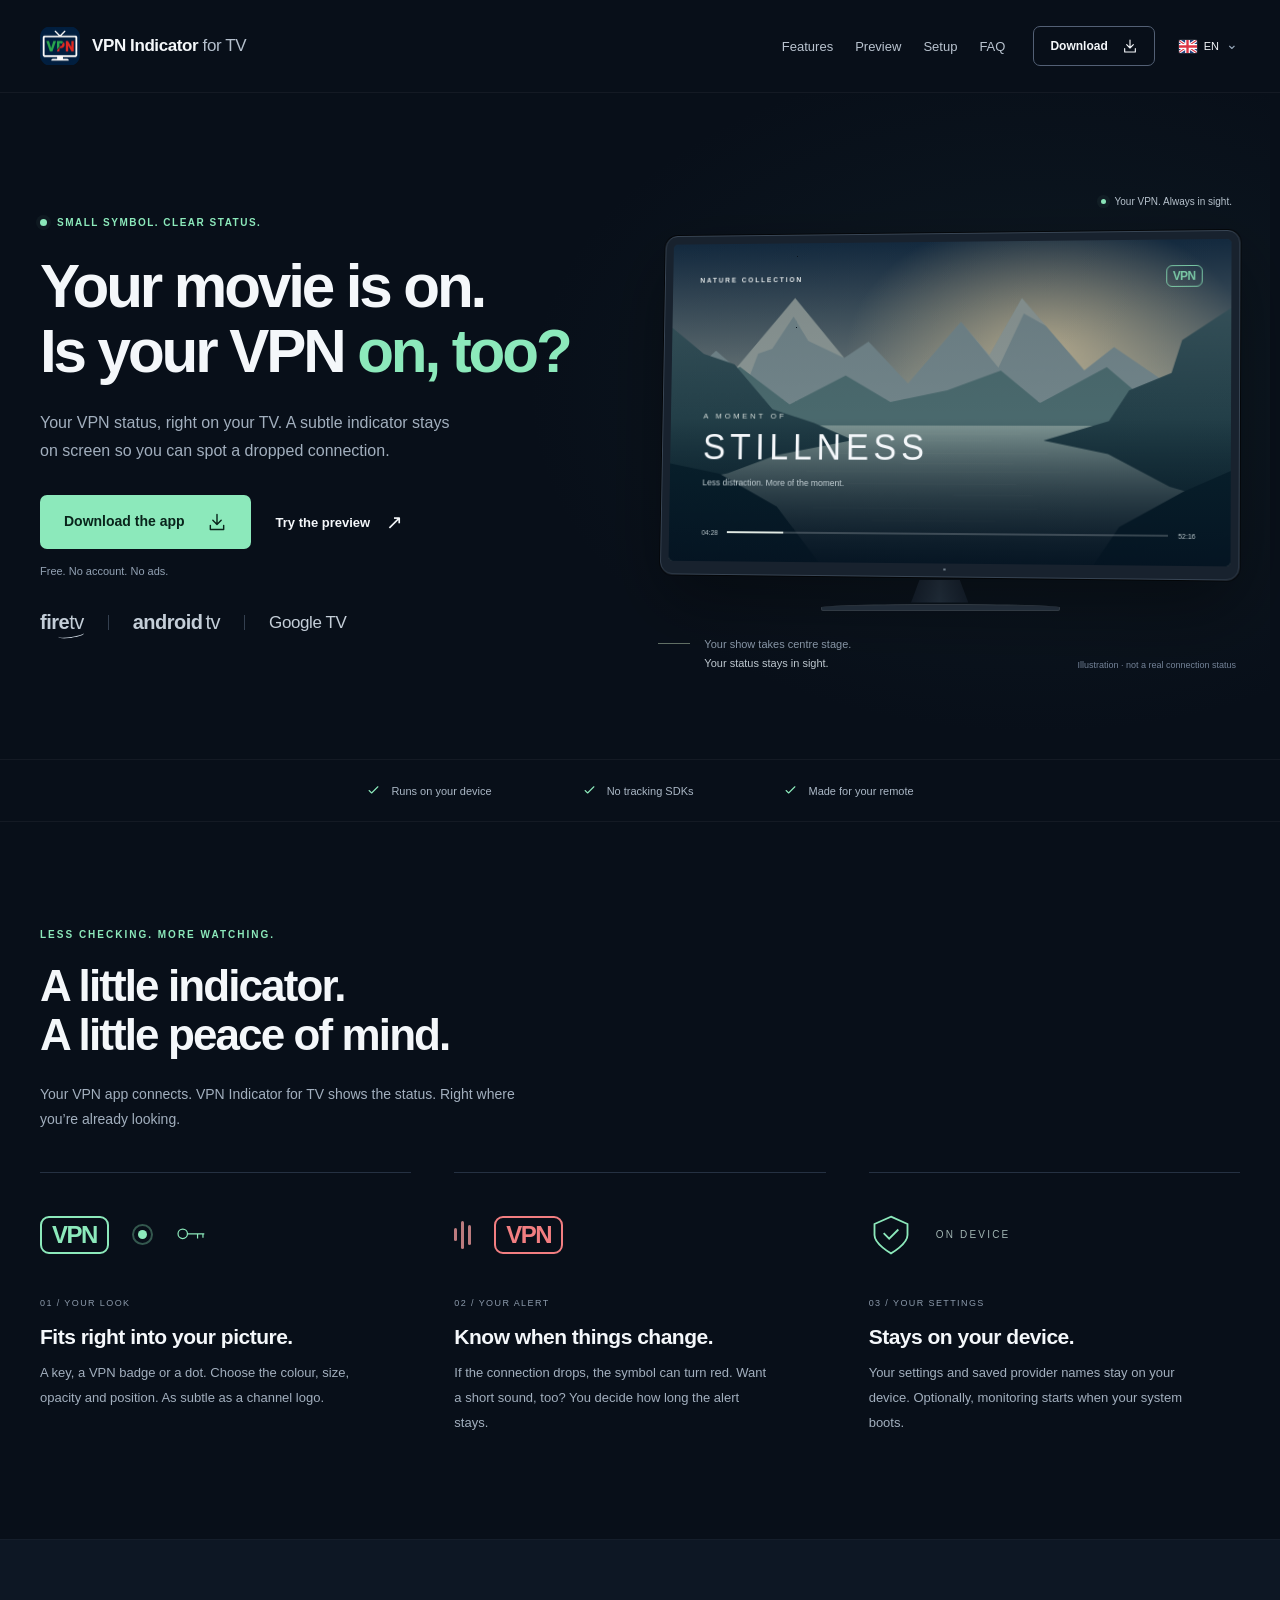
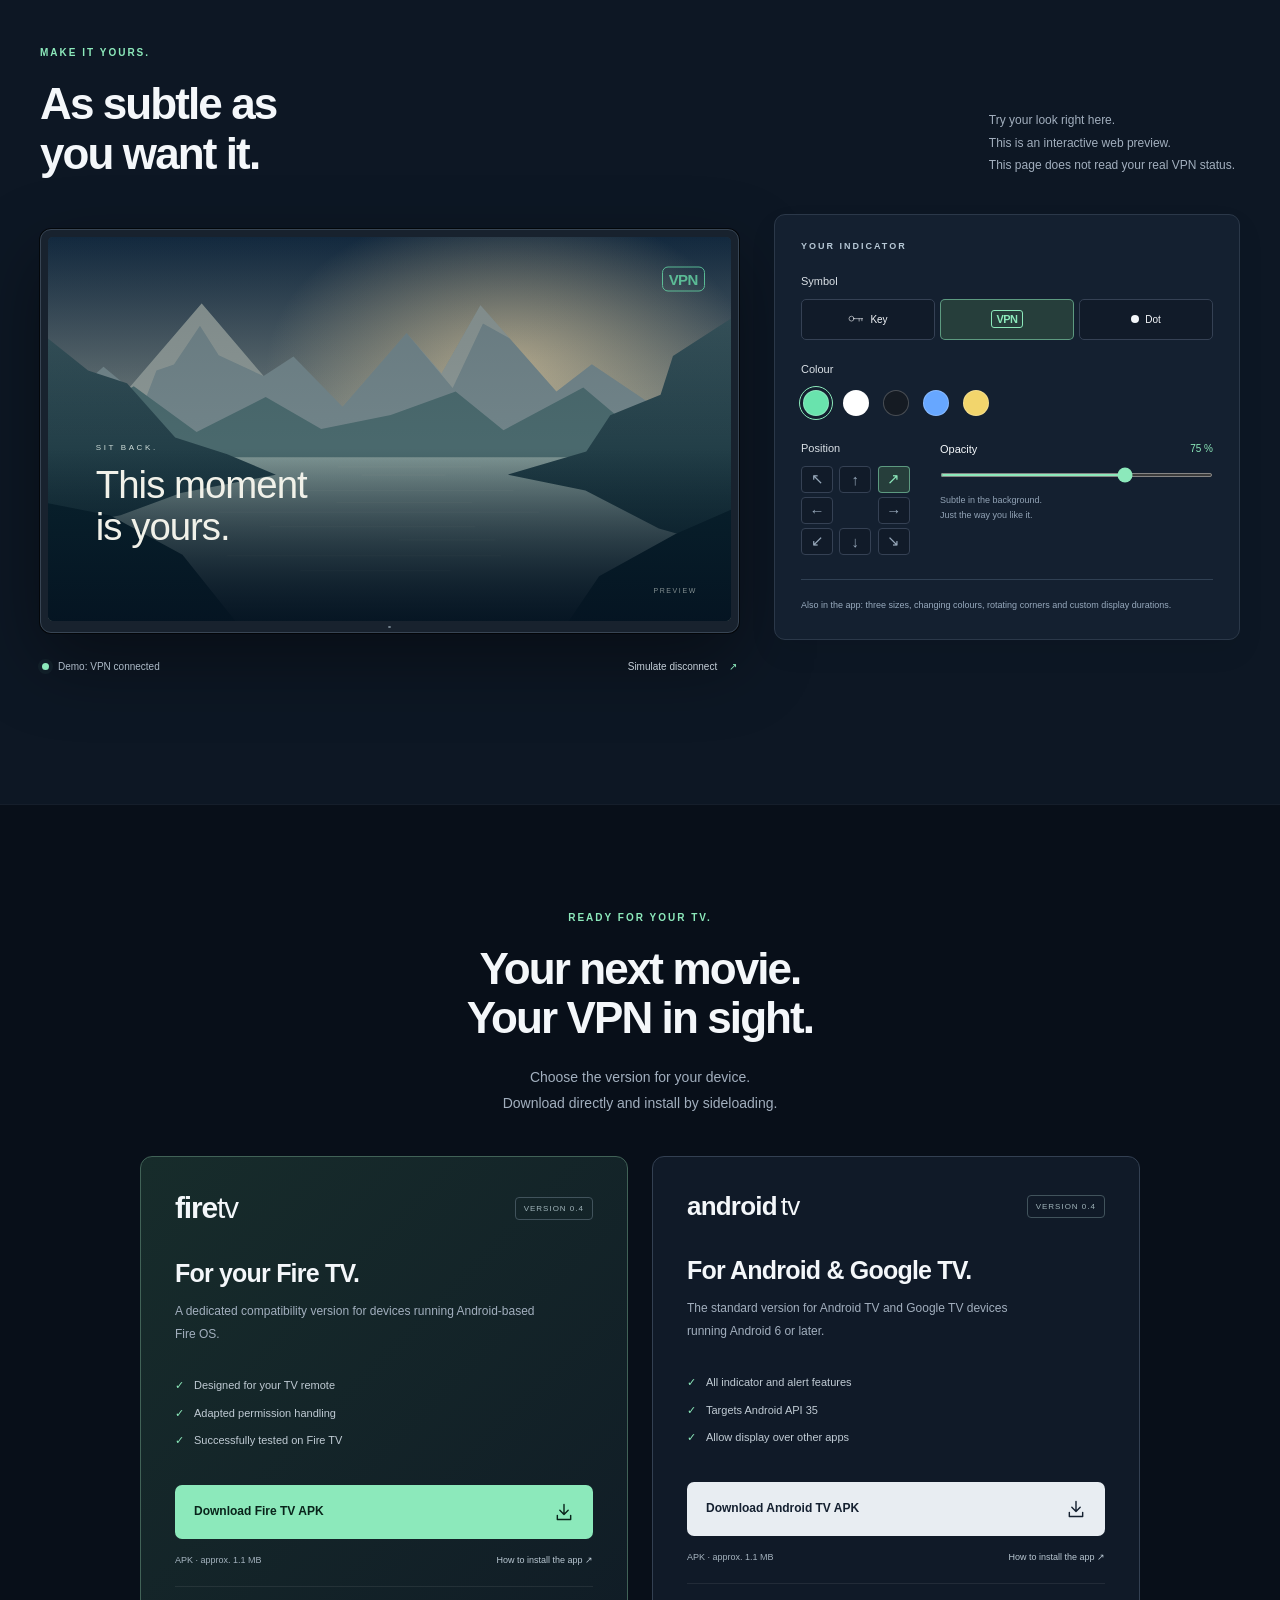
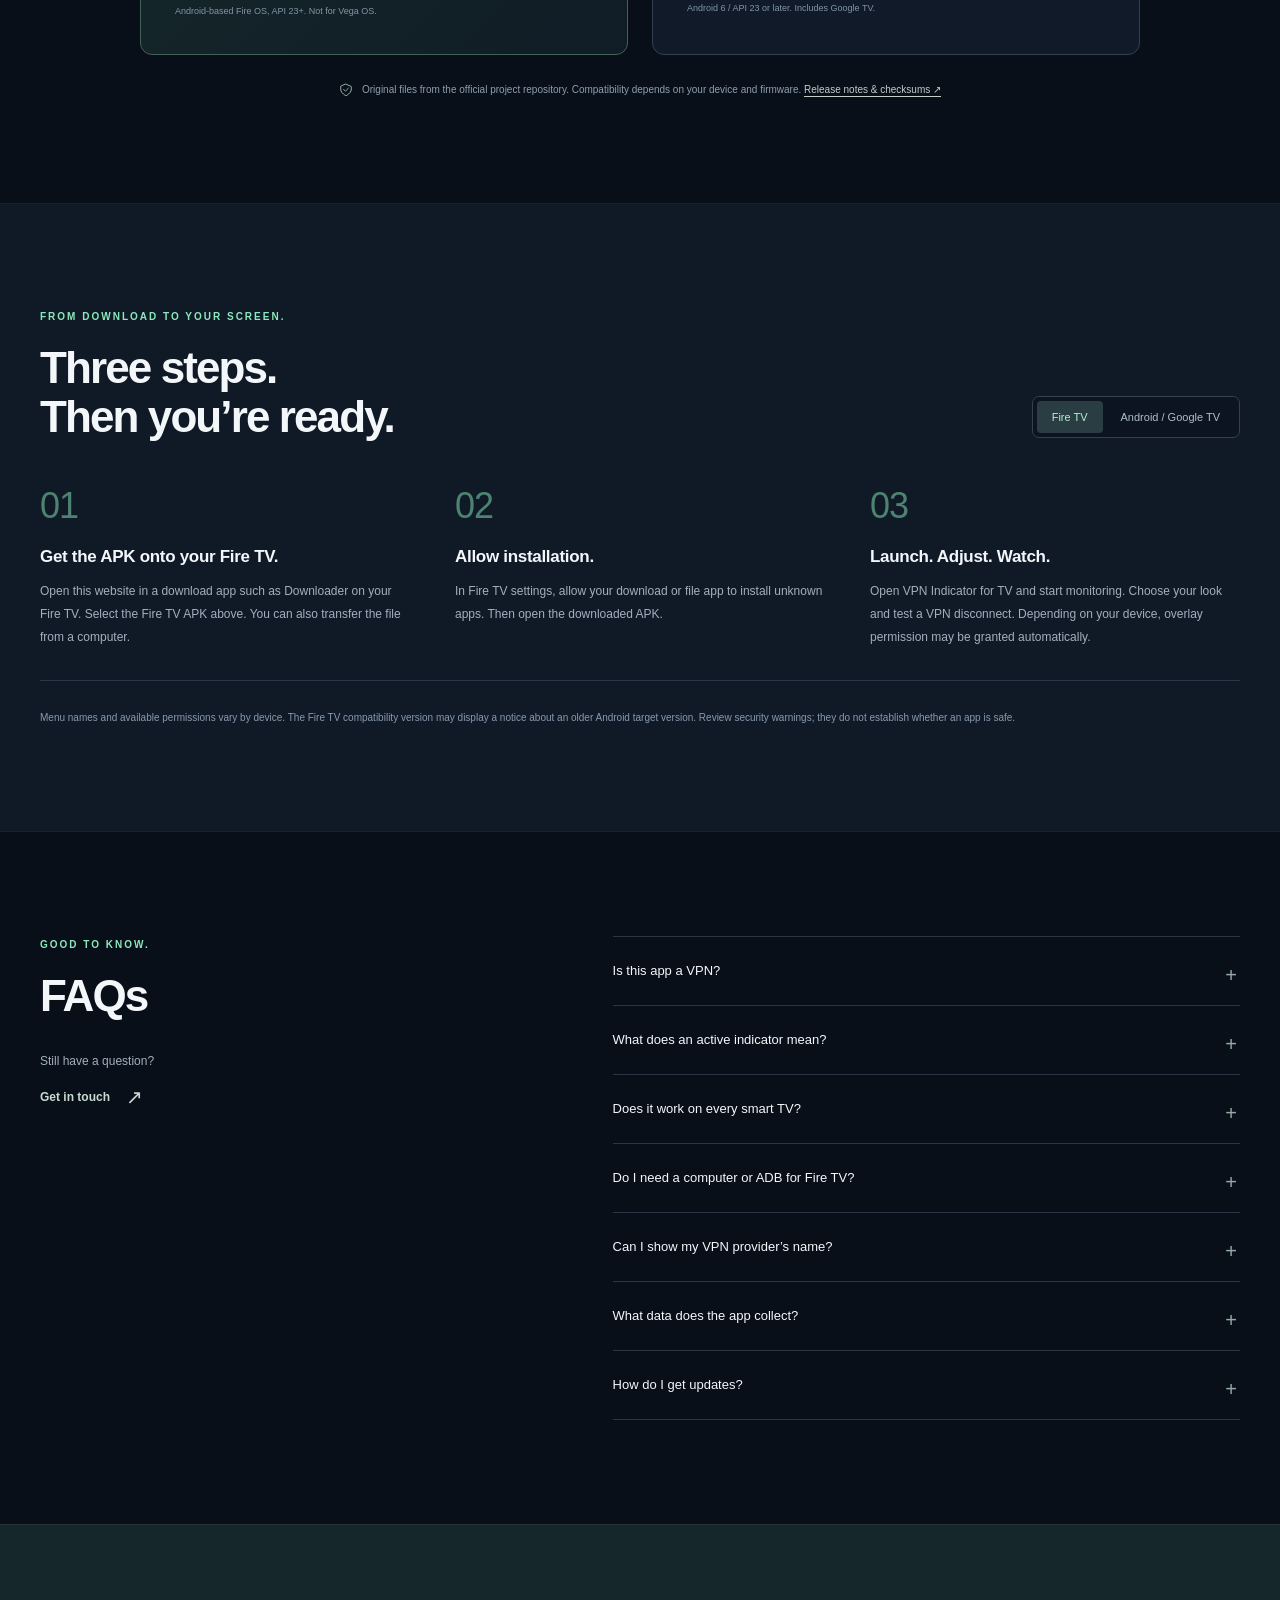
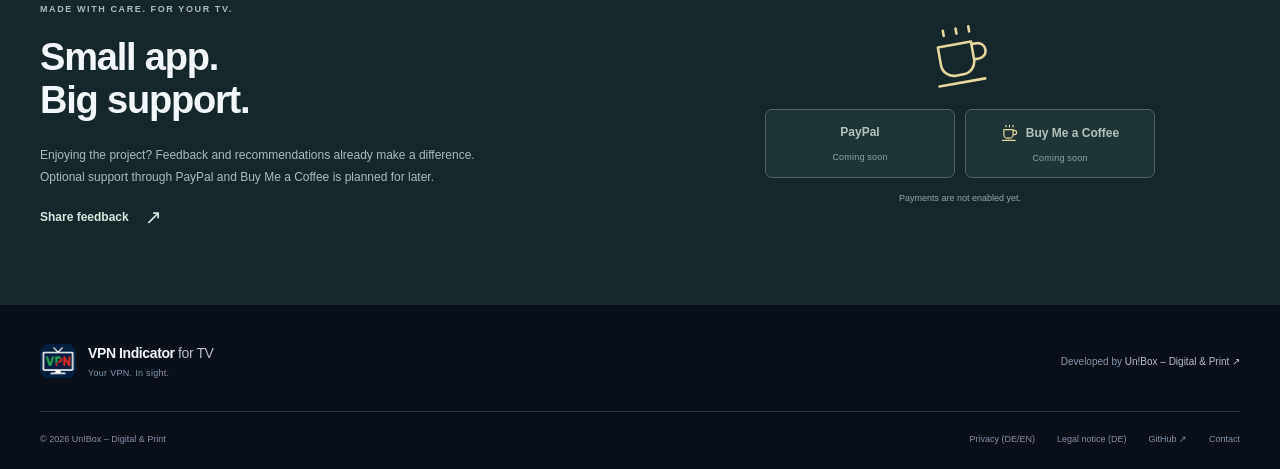
==== commit 2219a9d7: "Match key indicator to app and simplify FAQ heading" ====
--- a/index.html
+++ b/index.html
@@ -22,7 +22,7 @@
 <svg class="svg-library" xmlns="http://www.w3.org/2000/svg" aria-hidden="true"><defs>
   <symbol id="i-arrow" viewBox="0 0 24 24"><path d="M5 12h14m-5-5 5 5-5 5"/></symbol>
   <symbol id="i-download" viewBox="0 0 24 24"><path d="M12 3v12m-5-5 5 5 5-5M4 16v5h16v-5"/></symbol>
-  <symbol id="i-key" viewBox="0 0 24 24"><circle cx="8" cy="9" r="5"/><path d="m12 13 8 8m-3-3 3-3m-6 0 3-3"/></symbol>
+  <symbol id="i-key" viewBox="4 10 46 22"><circle cx="14" cy="20" r="7"/><path d="M21 20h25M36 20v7M44 20v6"/></symbol>
   <symbol id="i-tv" viewBox="0 0 24 24"><rect x="2" y="3" width="20" height="14" rx="2"/><path d="M8 21h8m-4-4v4"/></symbol>
   <symbol id="i-check" viewBox="0 0 24 24"><path d="m5 12 4 4L19 6"/></symbol>
   <symbol id="i-shield" viewBox="0 0 24 24"><path d="m12 2 9 4v6c0 5-9 10-9 10S3 17 3 12V6z"/><path d="m8 11 3 3 5-5"/></symbol>
@@ -112,7 +112,7 @@
     <p class="install-note">Menünamen und verfügbare Freigaben unterscheiden sich je nach Gerät. Die Fire-TV-Version kann wegen ihrer Kompatibilitätsausrichtung einen Hinweis auf eine ältere Android-Zielversion anzeigen. Sicherheitswarnungen bitte prüfen; sie sind kein Sicherheitsnachweis.</p>
   </div></section>
 
-  <section id="faq" class="section wrap faq-section" aria-labelledby="faq-title"><div><p class="eyebrow">GUT ZU WISSEN.</p><h2 id="faq-title">Kurz gefragt.<br>Klar beantwortet.</h2><p class="faq-intro">Noch etwas offen?<br><a class="text-link" href="mailto:unbox.digital.printing@gmail.com">Schreib uns <span>↗</span></a></p></div><div class="faq-list">
+  <section id="faq" class="section wrap faq-section" aria-labelledby="faq-title"><div><p class="eyebrow">GUT ZU WISSEN.</p><h2 id="faq-title">FAQs</h2><p class="faq-intro">Noch etwas offen?<br><a class="text-link" href="mailto:unbox.digital.printing@gmail.com">Schreib uns <span>↗</span></a></p></div><div class="faq-list">
     <details><summary>Ist die App selbst ein VPN?</summary><p>Nein. Du verwendest weiterhin deinen eigenen VPN-Anbieter. VPN Indicator for TV liest den vom Betriebssystem gemeldeten VPN-Status und zeigt ihn als Symbol über deinem Programm an.</p></details>
     <details><summary>Was bedeutet ein aktiver Indikator genau?</summary><p>Das Betriebssystem meldet auf diesem Gerät ein aktives VPN-Netzwerk. Das ist kein Nachweis für eine funktionierende Internetverbindung, eine bestimmte öffentliche IP oder die Absicherung jeder einzelnen App. Die App prüft keine Datenlecks. VPNs im Router werden nicht erkannt; Split-Tunneling kann die Sichtbarkeit beeinflussen.</p></details>
     <details><summary>Funktioniert die App auf jedem Smart TV?</summary><p>Sie ist für Android TV, Google TV und Android-basierte Fire-TV-Geräte ab API 23 gedacht. Samsung Tizen, LG webOS und Amazon Vega OS werden nicht unterstützt. Herstellerregeln für Overlays und Hintergrunddienste sowie einzelne Streaming-Apps können die Anzeige einschränken.</p></details>
@@ -126,3 +126,4 @@
 </main>
 <footer class="site-footer wrap"><div class="footer-top"><a class="brand" href="#"><img src="assets/app-logo.png" width="36" height="36" alt=""><span>VPN Indicator <span class="brand-light">for TV</span><small>Your VPN. In sight.</small></span></a><p>Entwickelt von <a href="https://unbox-digital-printing.github.io/apps/">Un!Box – Digital & Print ↗</a></p></div><div class="footer-bottom"><span>© 2026 Un!Box – Digital & Print</span><div><a href="privacy.html">Datenschutz</a><a href="impressum.html">Impressum</a><a href="https://github.com/unbox-digital-printing/vpn-indicator-for-tv">GitHub ↗</a><a href="mailto:unbox.digital.printing@gmail.com">Kontakt</a></div></div></footer>
 </body></html>
+
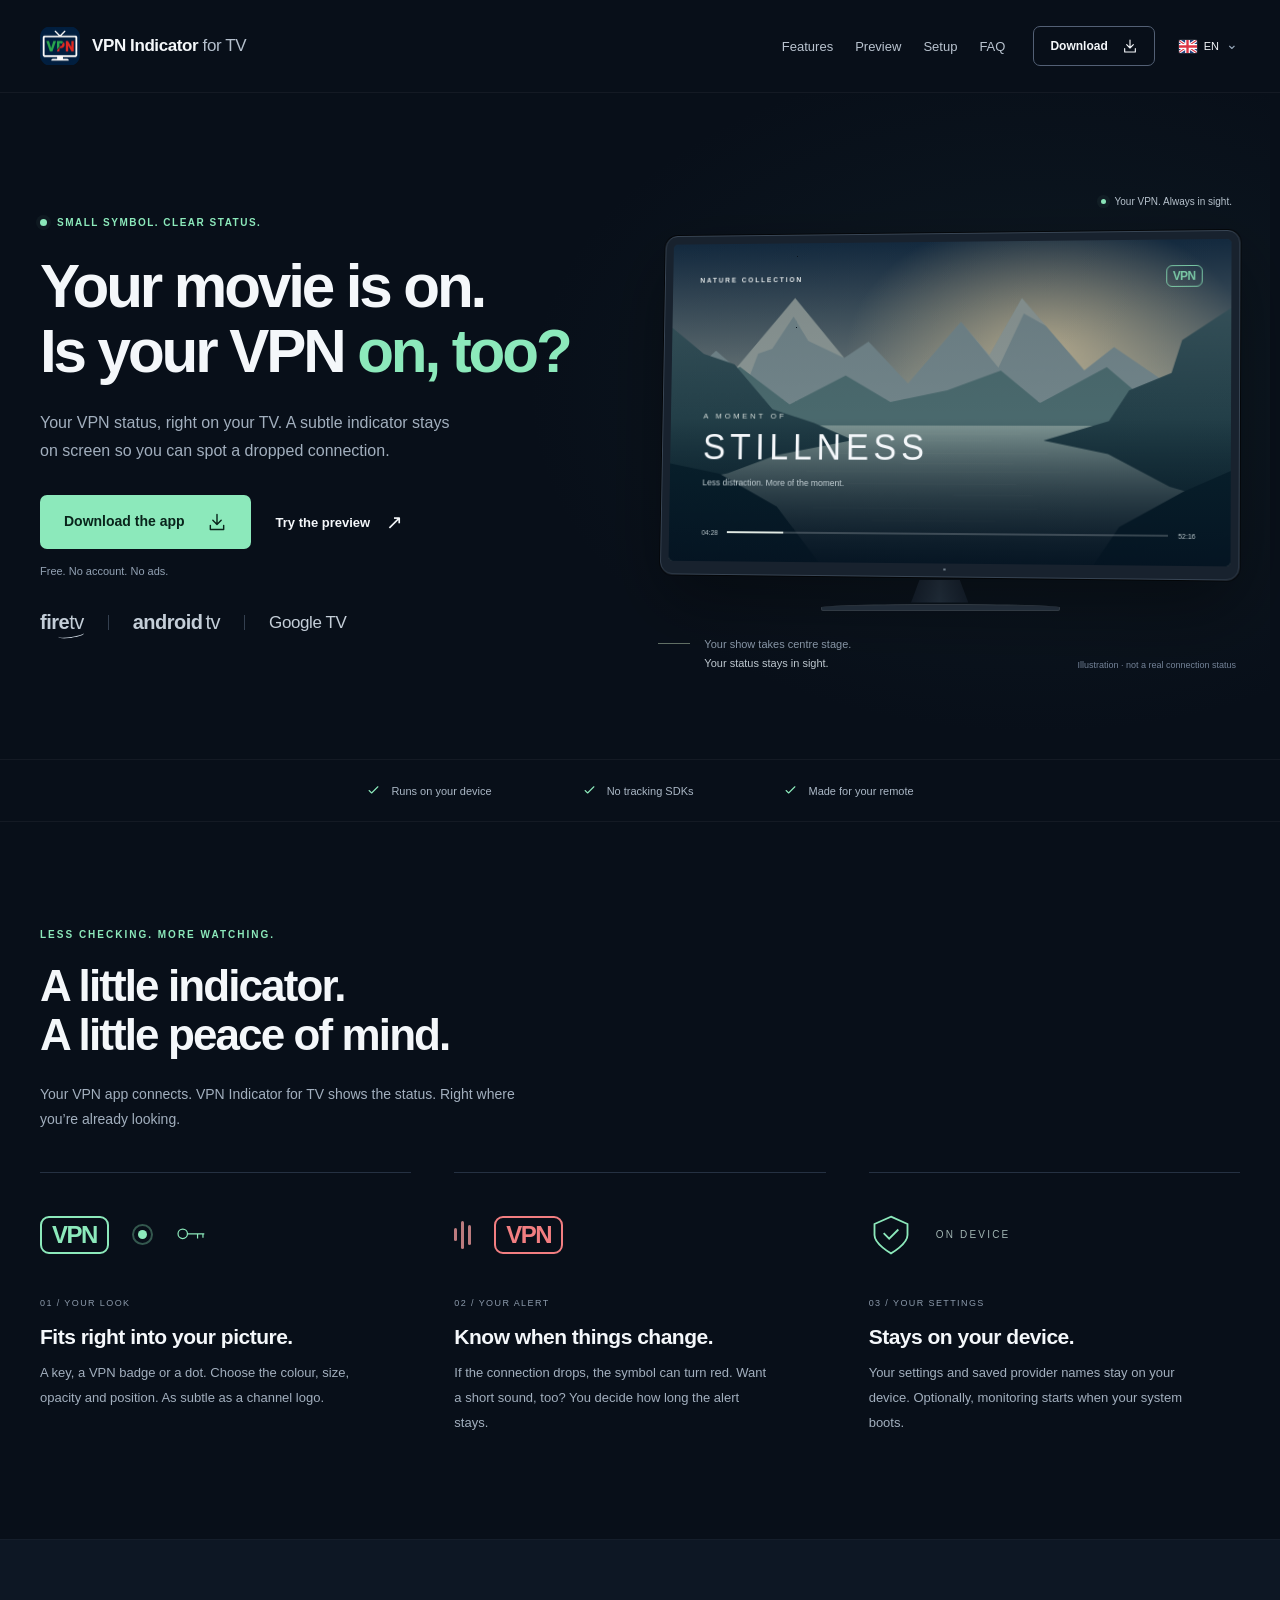
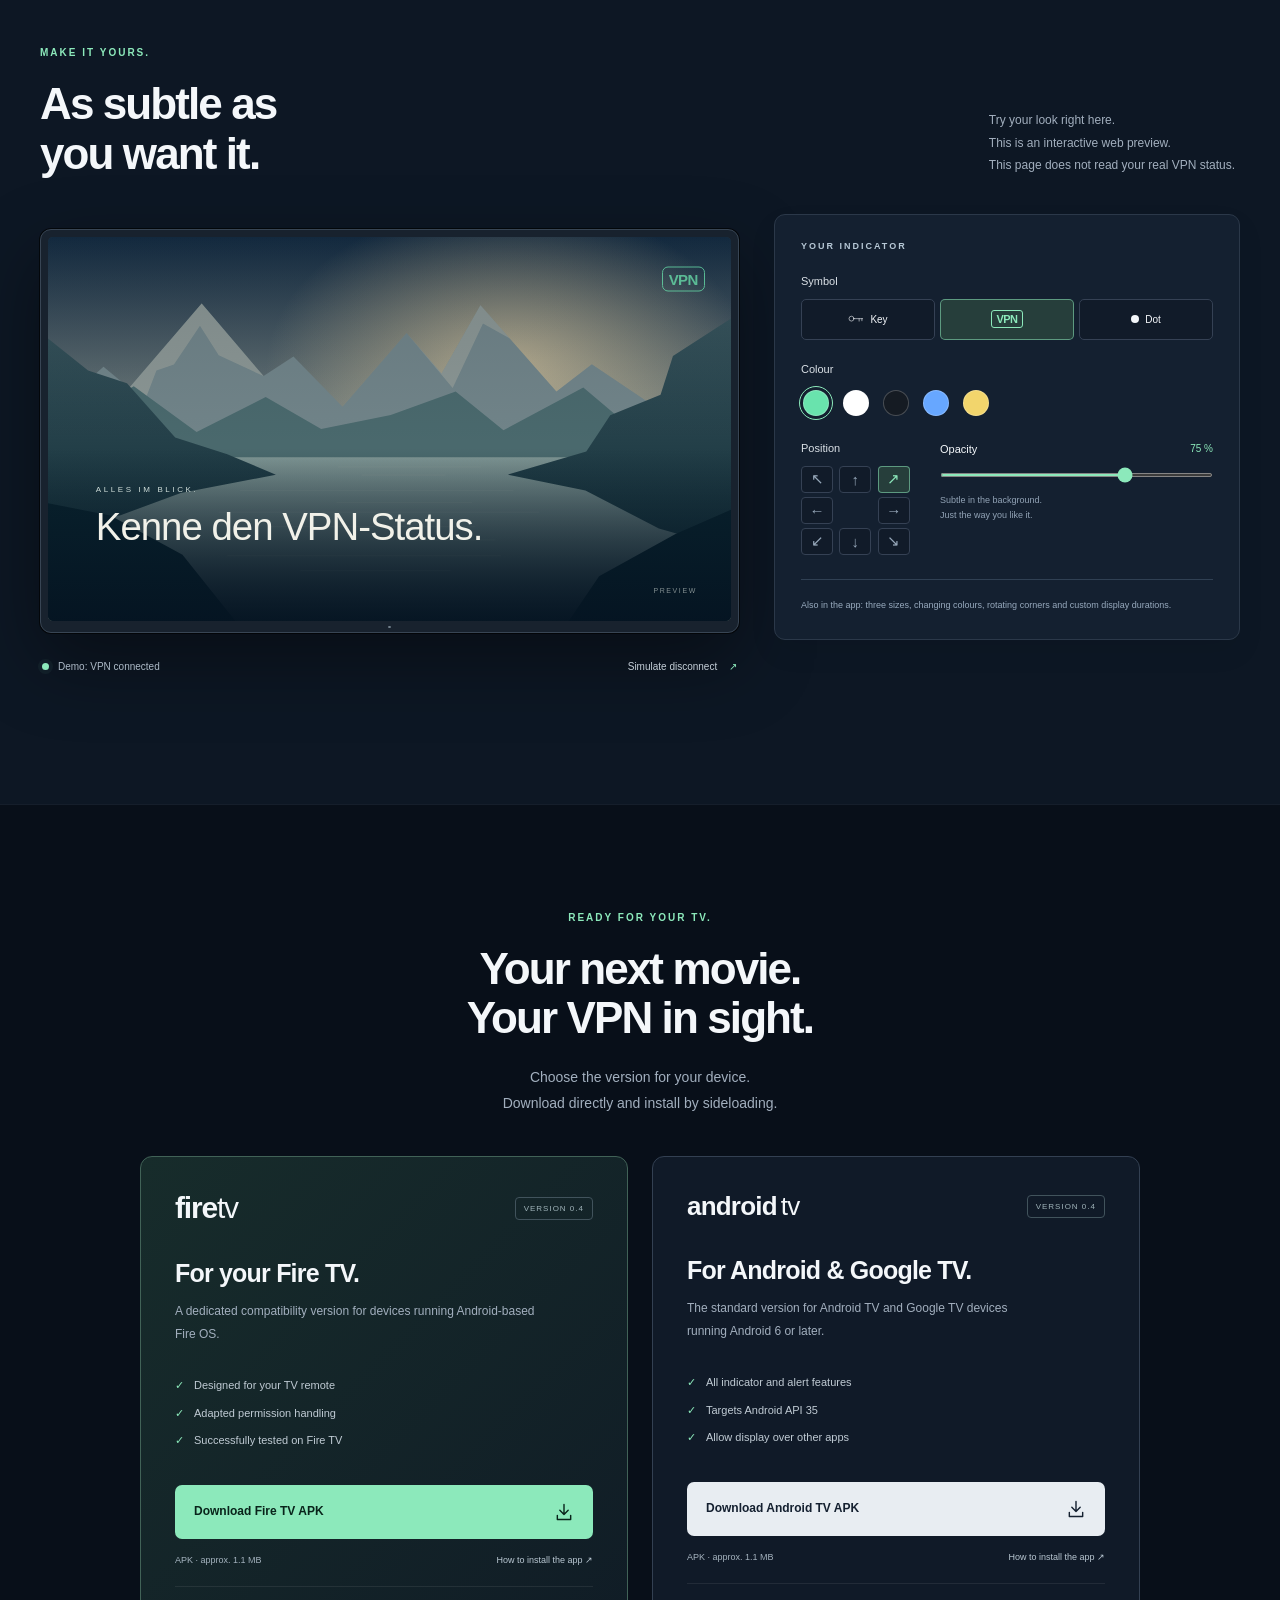
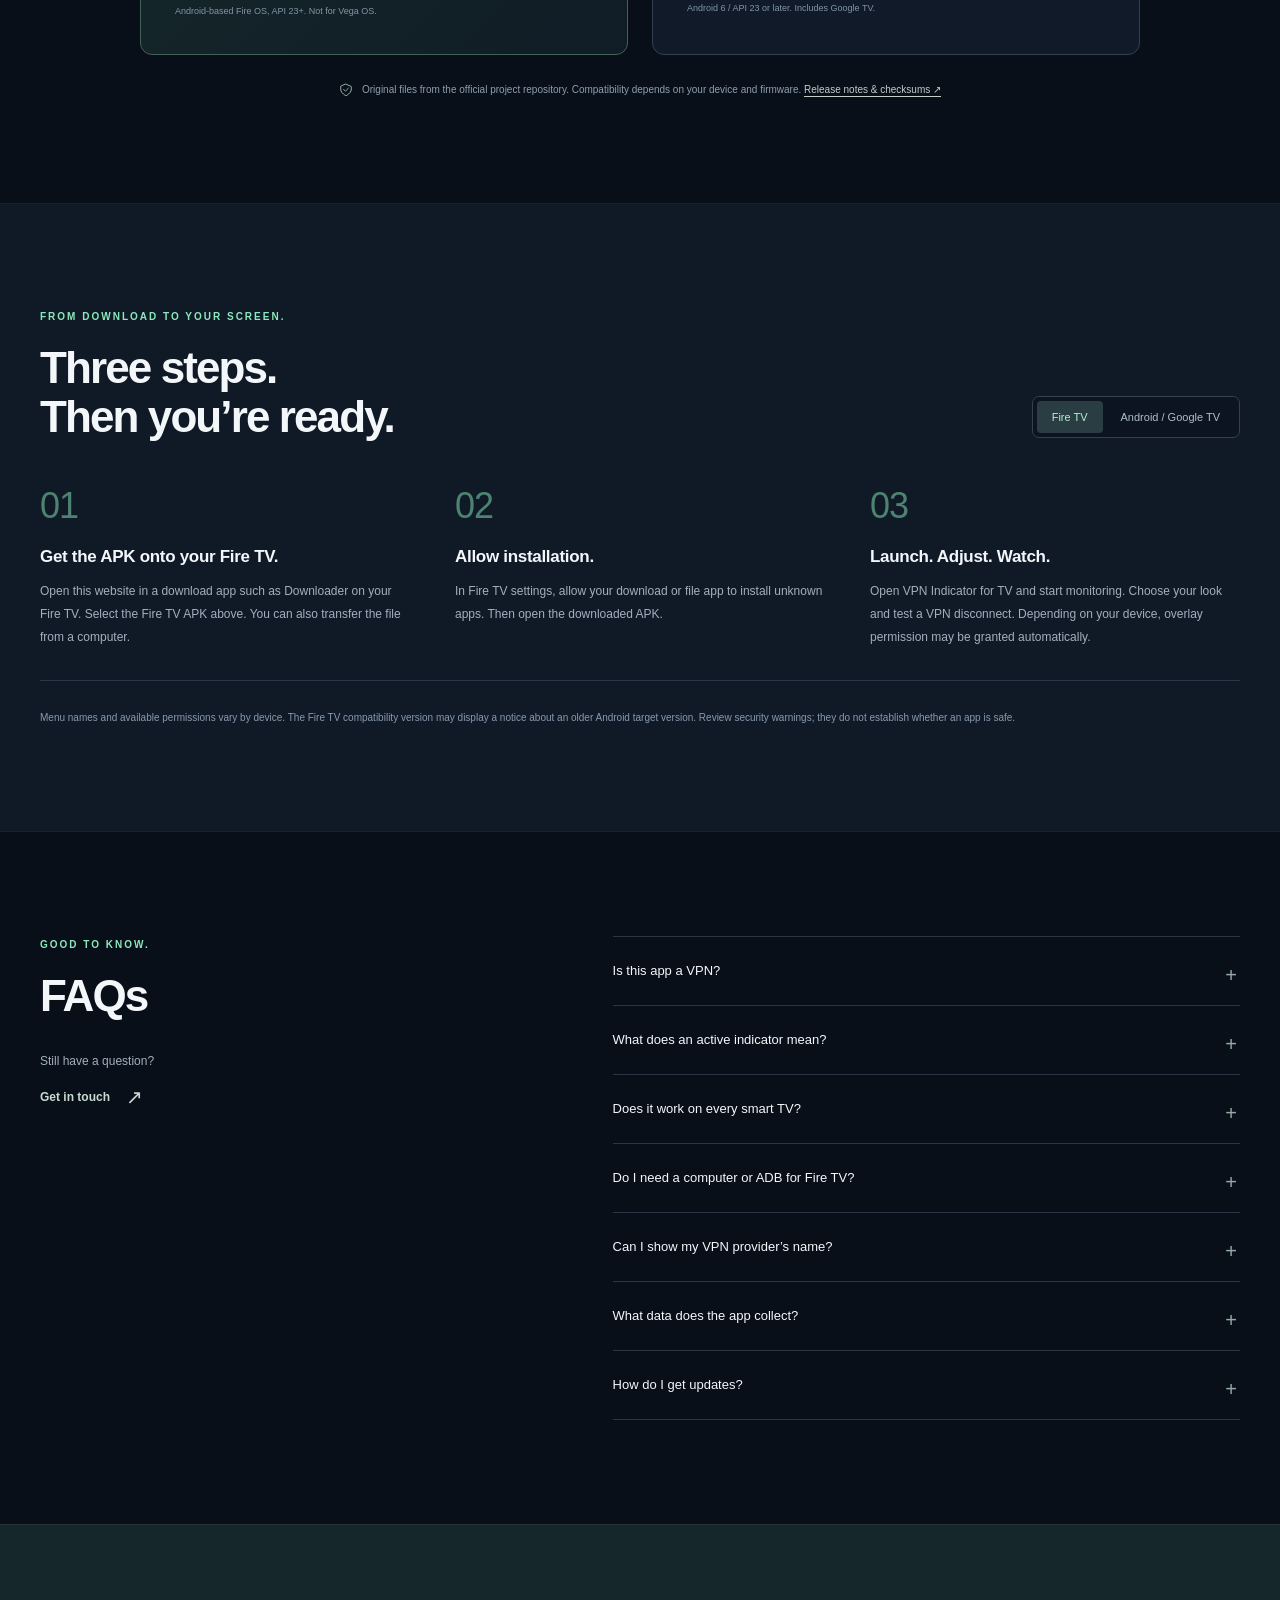
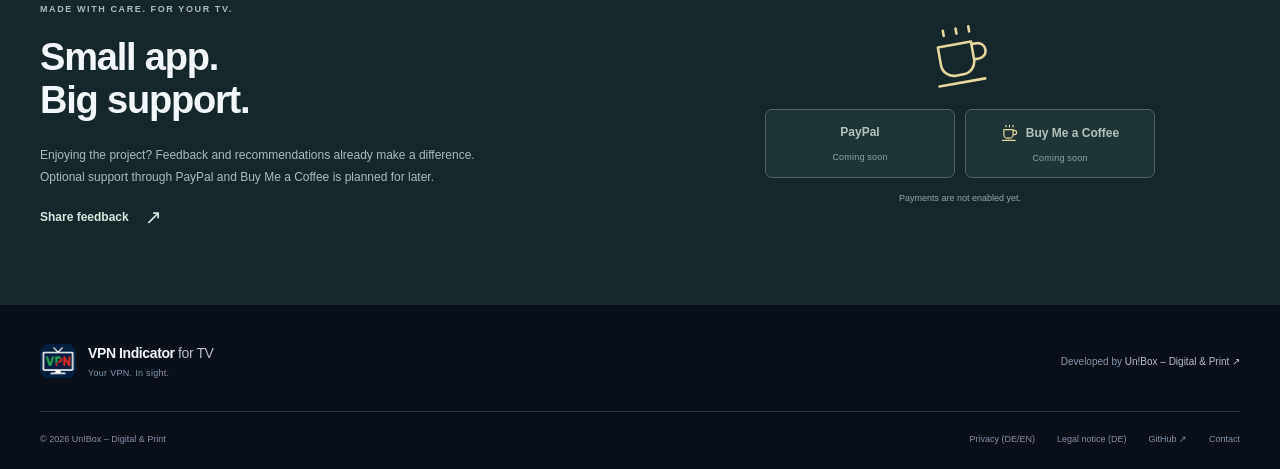
==== commit 6aeb1023: "Update index.html" ====
--- a/index.html
+++ b/index.html
@@ -1,129 +1,129 @@
-<!doctype html>
-<html lang="de">
-<head>
-  <meta charset="utf-8">
-  <meta name="viewport" content="width=device-width, initial-scale=1">
-  <title>VPN Indicator for TV – Your VPN. In sight.</title>
-  <meta name="description" content="Dein VPN-Status. Direkt im Bild. Entdecke VPN Indicator for TV für Fire TV, Android TV und Google TV. Mit anpassbarem Indikator und Abbruchhinweis. Kostenloser APK-Download.">
-  <meta name="theme-color" content="#080f19">
-  <meta property="og:title" content="VPN Indicator for TV – Your VPN. In sight.">
-  <meta property="og:description" content="Dein Film läuft. Dein VPN auch? Behalte deinen VPN-Status direkt auf dem TV im Blick.">
-  <meta property="og:type" content="website">
-  <meta property="og:url" content="https://unbox-digital-printing.github.io/vpn-indicator-for-tv/">
-  <meta property="og:image" content="https://unbox-digital-printing.github.io/vpn-indicator-for-tv/assets/app-logo.png">
-  <link rel="canonical" href="https://unbox-digital-printing.github.io/vpn-indicator-for-tv/">
-  <link rel="icon" href="assets/app-logo.png" type="image/png">
-  <link rel="stylesheet" href="styles.css">
-  <script src="translations.js" defer></script>
-  <script src="i18n.js" defer></script>
-  <script src="app.js" defer></script>
-</head>
-<body>
-<svg class="svg-library" xmlns="http://www.w3.org/2000/svg" aria-hidden="true"><defs>
-  <symbol id="i-arrow" viewBox="0 0 24 24"><path d="M5 12h14m-5-5 5 5-5 5"/></symbol>
-  <symbol id="i-download" viewBox="0 0 24 24"><path d="M12 3v12m-5-5 5 5 5-5M4 16v5h16v-5"/></symbol>
-  <symbol id="i-key" viewBox="4 10 46 22"><circle cx="14" cy="20" r="7"/><path d="M21 20h25M36 20v7M44 20v6"/></symbol>
-  <symbol id="i-tv" viewBox="0 0 24 24"><rect x="2" y="3" width="20" height="14" rx="2"/><path d="M8 21h8m-4-4v4"/></symbol>
-  <symbol id="i-check" viewBox="0 0 24 24"><path d="m5 12 4 4L19 6"/></symbol>
-  <symbol id="i-shield" viewBox="0 0 24 24"><path d="m12 2 9 4v6c0 5-9 10-9 10S3 17 3 12V6z"/><path d="m8 11 3 3 5-5"/></symbol>
-  <symbol id="i-coffee" viewBox="0 0 24 24"><path d="M4 8h13v7a5 5 0 0 1-5 5H9a5 5 0 0 1-5-5zm13 1h2a3 3 0 0 1 0 6h-2M7 2v2m5-2v2m5-2v2M2 23h18"/></symbol>
-</defs></svg>
-<a class="skip-link" href="#main">Zum Inhalt</a>
-<header class="site-header">
-  <nav class="nav wrap" aria-label="Hauptnavigation">
-    <a class="brand" href="#" aria-label="VPN Indicator for TV – Startseite"><img src="assets/app-logo.png" width="40" height="40" alt=""><span>VPN Indicator <span class="brand-light">for TV</span></span></a>
-    <div class="nav-links"><a href="#funktionen">Funktionen</a><a href="#vorschau">Vorschau</a><a href="#installation">Installation</a><a href="#faq">FAQ</a></div>
-    <div class="nav-actions"><a class="button button-small button-outline" href="#download">Download <svg class="icon"><use href="#i-download"/></svg></a><details class="language-menu" data-no-i18n><summary aria-label="Sprache wählen / Choose language"><img id="language-flag" src="assets/flags/de.svg" width="18" height="13" alt=""><span id="language-code">DE</span><span class="language-chevron">⌄</span></summary><div class="language-options"><button type="button" data-language="de" aria-label="Deutsch" lang="de" aria-pressed="true"><img src="assets/flags/de.svg" width="20" height="14" alt="">Deutsch <span>DE</span></button><button type="button" data-language="en" aria-label="English" lang="en" aria-pressed="false"><img src="assets/flags/en.svg" width="20" height="14" alt="">English <span>EN</span></button><button type="button" data-language="fr" aria-label="Français" lang="fr" aria-pressed="false"><img src="assets/flags/fr.svg" width="20" height="14" alt="">Français <span>FR</span></button><button type="button" data-language="es" aria-label="Español" lang="es" aria-pressed="false"><img src="assets/flags/es.svg" width="20" height="14" alt="">Español <span>ES</span></button></div></details></div>
-  </nav>
-</header>
-<main id="main">
-  <section class="hero wrap" aria-labelledby="hero-title">
-    <div class="hero-copy">
-      <p class="eyebrow"><span class="live-dot"></span> KLEINES SYMBOL. KLARER STATUS.</p>
-      <h1 id="hero-title">Dein Film läuft.<br>Dein VPN <em>auch?</em></h1>
-      <p class="hero-lead">Dein VPN-Status, direkt auf dem TV. Ein dezenter Indikator bleibt im Bild – damit du einen Verbindungsabbruch bemerkst.</p>
-      <div class="hero-actions"><a class="button button-primary" href="#download">App herunterladen <svg class="icon"><use href="#i-download"/></svg></a><a class="text-link" href="#vorschau">Im Bild erleben <span>↗</span></a></div>
-      <p class="hero-note">Kostenlos. Ohne Konto. Ohne Werbung.</p>
-      <div class="platforms" aria-label="Unterstützte Plattformen"><span>fire<span class="fire-smile">tv</span></span><i></i><span>android<span class="platform-light">tv</span></span><i></i><span class="google-tv">Google TV</span></div>
-    </div>
-    <div class="hero-visual">
-      <div class="orbit-note"><span class="live-dot"></span> Dein VPN. Immer im Blick.</div>
-      <div class="television hero-tv">
-        <div class="screen">
-          <img class="landscape" src="assets/landscape.svg" width="1600" height="900" alt="Illustrierte Berglandschaft im Abendlicht">
-          <div class="screen-top"><span class="film-label">NATURE COLLECTION</span><span class="hero-indicator" aria-label="Beispiel eines aktiven VPN-Indikators">VPN</span></div>
-          <div class="film-title"><span>A MOMENT OF</span><strong>STILLNESS</strong><span class="film-subtitle">Weniger Ablenkung. Mehr Moment.</span></div>
-          <div class="film-progress"><span>04:28</span><div><i></i></div><span>52:16</span></div>
-        </div>
-        <div class="tv-chin"><span></span></div>
-      </div>
-      <div class="tv-foot"></div>
-      <div class="visual-caption"><span class="caption-line"></span><p>Dein Programm bleibt die Hauptsache.<br><strong>Der Status bleibt sichtbar.</strong></p></div>
-      <p class="demo-disclaimer">Illustration · kein tatsächlicher Verbindungsstatus</p>
-    </div>
-  </section>
-
-  <div class="trust-strip"><div class="wrap"><span><svg class="icon"><use href="#i-check"/></svg> Direkt auf deinem Gerät</span><span><svg class="icon"><use href="#i-check"/></svg> Keine Tracking-SDKs</span><span><svg class="icon"><use href="#i-check"/></svg> Mit der Fernbedienung bedienbar</span></div></div>
-
-  <section id="funktionen" class="section wrap features" aria-labelledby="features-title">
-    <div class="section-heading"><p class="eyebrow">WENIGER NACHSEHEN. MEHR FERNSEHEN.</p><h2 id="features-title">Ein kleines Zeichen.<br>Ein gutes Gefühl.</h2><p>Die VPN-App verbindet. VPN Indicator for TV zeigt dir den Status. Einfach dort, wo du gerade hinschaust.</p></div>
-    <div class="feature-grid">
-      <article class="feature"><div class="feature-art"><span class="mini-vpn">VPN</span><span class="mini-dot"></span><svg class="feature-key"><use href="#i-key"/></svg></div><span class="feature-number">01 / DEIN LOOK</span><h3>Passt in dein Bild.</h3><p>Schlüssel, VPN-Schriftzug oder Punkt. Wähle Farbe, Größe, Transparenz und Position – dezent wie ein Senderlogo.</p></article>
-      <article class="feature"><div class="feature-art"><span class="signal-demo"><i></i><i></i><i></i></span><span class="mini-vpn mini-red">VPN</span></div><span class="feature-number">02 / DEIN HINWEIS</span><h3>Wenn sich etwas ändert.</h3><p>Bei einem Abbruch wird das Symbol auf Wunsch rot. Dazu ein kurzer Ton? Du bestimmst, wie lange der Hinweis bleibt.</p></article>
-      <article class="feature"><div class="feature-art"><svg class="feature-shield"><use href="#i-shield"/></svg><span class="local-label">ON DEVICE</span></div><span class="feature-number">03 / DEINE EINSTELLUNGEN</span><h3>Bleibt bei dir.</h3><p>Deine Einstellungen und gespeicherten Anbieternamen bleiben auf dem Gerät. Optional startet die Überwachung mit dem System.</p></article>
-    </div>
-  </section>
-
-  <section id="vorschau" class="preview-section section" aria-labelledby="preview-title"><div class="wrap">
-    <div class="preview-heading"><div><p class="eyebrow">MACH ES ZU DEINEM.</p><h2 id="preview-title">So dezent,<br>wie du willst.</h2></div><p>Probier den Look direkt aus.<br>Das ist eine interaktive Web-Vorschau.<br>Dein echtes VPN wird hier nicht ausgelesen.</p></div>
-    <div class="playground">
-      <div class="preview-stage">
-        <div class="television demo-tv"><div class="screen" id="demo-screen">
-          <img class="landscape" src="assets/landscape.svg" width="1600" height="900" alt="TV-Vorschau mit anpassbarem Indikator">
-          <div class="preview-film"><span>ZURÜCKLEHNEN.</span><strong>Der Moment<br>gehört dir.</strong></div>
-          <div id="demo-indicator" class="demo-indicator" data-position="top-right" data-symbol="vpn"><span class="indicator-vpn">VPN</span><svg class="indicator-key"><use href="#i-key"/></svg><span class="indicator-dot"></span></div>
-          <span class="preview-watermark">VORSCHAU</span>
-        </div><div class="tv-chin"><span></span></div></div>
-        <div class="preview-state"><span id="preview-dot" class="live-dot"></span><span id="preview-status" role="status" aria-live="polite">Demo: VPN verbunden</span><button id="disconnect-test" class="test-button" type="button">Abbruch simulieren <span>↗</span></button></div>
-      </div>
-      <div class="customizer">
-        <p class="panel-label">DEIN INDIKATOR</p>
-        <fieldset><legend>Symbol</legend><div class="segmented" id="symbol-options"><button type="button" data-symbol="key" aria-pressed="false"><svg class="icon"><use href="#i-key"/></svg><span>Schlüssel</span></button><button type="button" data-symbol="vpn" aria-pressed="true"><span class="symbol-vpn">VPN</span></button><button type="button" data-symbol="dot" aria-pressed="false"><span class="symbol-dot"></span><span>Punkt</span></button></div></fieldset>
-        <fieldset><legend>Farbe</legend><div class="color-options" id="color-options"><button type="button" style="--swatch:#69e3ad" data-color="#69e3ad" aria-label="Grün" aria-pressed="true"></button><button type="button" style="--swatch:#ffffff" data-color="#ffffff" aria-label="Weiß" aria-pressed="false"></button><button type="button" style="--swatch:#151b23" data-color="#151b23" aria-label="Schwarz" aria-pressed="false"></button><button type="button" style="--swatch:#67a7ff" data-color="#67a7ff" aria-label="Blau" aria-pressed="false"></button><button type="button" style="--swatch:#f2d56c" data-color="#f2d56c" aria-label="Gelb" aria-pressed="false"></button></div></fieldset>
-        <div class="position-and-opacity"><fieldset><legend>Position</legend><div class="position-grid" id="position-options"><button type="button" data-position="top-left" aria-label="Oben links" aria-pressed="false">↖</button><button type="button" data-position="top-center" aria-label="Oben Mitte" aria-pressed="false">↑</button><button type="button" data-position="top-right" aria-label="Oben rechts" aria-pressed="true">↗</button><button type="button" data-position="center-left" aria-label="Links Mitte" aria-pressed="false">←</button><span aria-hidden="true"></span><button type="button" data-position="center-right" aria-label="Rechts Mitte" aria-pressed="false">→</button><button type="button" data-position="bottom-left" aria-label="Unten links" aria-pressed="false">↙</button><button type="button" data-position="bottom-center" aria-label="Unten Mitte" aria-pressed="false">↓</button><button type="button" data-position="bottom-right" aria-label="Unten rechts" aria-pressed="false">↘</button></div></fieldset><div class="opacity-control"><label for="opacity">Sichtbarkeit <output id="opacity-value" for="opacity">75 %</output></label><input type="range" id="opacity" min="20" max="100" value="75" step="5"><p>Dezent im Hintergrund.<br>Genau nach deinem Geschmack.</p></div></div>
-        <p class="customizer-note">In der App außerdem: drei Größen, wechselnde Farben, rotierende Ecken und individuelle Anzeigedauern.</p>
-      </div>
-    </div>
-  </div></section>
-
-  <section id="download" class="section wrap download-section" aria-labelledby="download-title">
-    <div class="section-heading centered"><p class="eyebrow">BEREIT FÜR DEINEN TV.</p><h2 id="download-title">Dein nächster Film.<br>Mit VPN im Blick.</h2><p>Wähle die passende Version für dein Gerät.<br>Direkt herunterladen und per Sideload installieren.</p></div>
-    <div class="download-grid">
-      <article class="download-card fire-card"><div class="download-card-top"><span class="device-logo">fire<span>tv</span></span><span class="release-label">VERSION 0.4</span></div><h3>Für deinen Fire TV.</h3><p>Die eigene Kompatibilitätsversion für Geräte mit Android-basiertem Fire OS.</p><ul class="check-list"><li>Für die Bedienung am TV gemacht</li><li>Mit angepasstem Berechtigungsmodell</li><li>Auf Fire TV erfolgreich getestet</li></ul><a class="button button-primary download-link" data-platform="firetv" href="https://github.com/unbox-digital-printing/vpn-indicator-for-tv/releases/download/v0.4/VPN-Indicator-for-TV-FireTV.apk">Fire-TV-APK herunterladen <svg class="icon"><use href="#i-download"/></svg></a><div class="download-meta"><span>APK · <span data-size="firetv">ca. 1,1 MB</span></span><a href="#installation" data-show-install="firetv">So installierst du die App ↗</a></div><p class="device-note">Android-basiertes Fire OS ab API 23. Nicht für Vega OS.</p></article>
-      <article class="download-card"><div class="download-card-top"><span class="device-logo android-logo">android<span>tv</span></span><span class="release-label">VERSION 0.4</span></div><h3>Für Android & Google TV.</h3><p>Die reguläre Version für Android-TV- und Google-TV-Geräte ab Android 6.</p><ul class="check-list"><li>Alle Indikator- und Hinweisfunktionen</li><li>Für Android API 35 gebaut</li><li>Anzeige über anderen Apps freigeben</li></ul><a class="button button-light download-link" data-platform="android" href="https://github.com/unbox-digital-printing/vpn-indicator-for-tv/releases/download/v0.4/VPN-Indicator-for-TV.apk">Android-TV-APK herunterladen <svg class="icon"><use href="#i-download"/></svg></a><div class="download-meta"><span>APK · <span data-size="android">ca. 1,1 MB</span></span><a href="#installation" data-show-install="android">So installierst du die App ↗</a></div><p class="device-note">Android 6 / API 23 oder neuer. Google TV eingeschlossen.</p></article>
-    </div>
-    <div class="download-fineprint"><svg class="icon"><use href="#i-shield"/></svg><p>Originaldateien aus dem offiziellen Projekt-Repository. Die Kompatibilität hängt von Gerät und Firmware ab. <a href="https://github.com/unbox-digital-printing/vpn-indicator-for-tv/releases/tag/v0.4">Versionshinweise & Prüfsummen ↗</a></p></div>
-  </section>
-
-  <section id="installation" class="section install-section" aria-labelledby="install-title"><div class="wrap">
-    <div class="install-heading"><div><p class="eyebrow">VOM DOWNLOAD AUF DEN BILDSCHIRM.</p><h2 id="install-title">Drei Schritte.<br>Dann läuft’s.</h2></div><div class="install-tabs" role="tablist" aria-label="Installationsanleitung"><button id="tab-firetv" role="tab" aria-selected="true" aria-controls="install-firetv" tabindex="0">Fire TV</button><button id="tab-android" role="tab" aria-selected="false" aria-controls="install-android" tabindex="-1">Android / Google TV</button></div></div>
-    <div id="install-firetv" role="tabpanel" aria-labelledby="tab-firetv" class="steps"><article><span>01</span><h3>APK auf den Fire TV bringen.</h3><p>Öffne diese Website mit einer Download-App wie „Downloader“ auf deinem Fire TV. Wähle oben die Fire-TV-APK. Alternativ überträgst du die Datei vom Computer.</p></article><article><span>02</span><h3>Installation erlauben.</h3><p>Erlaube in den Fire-TV-Einstellungen der verwendeten Download- oder Datei-App die Installation unbekannter Apps. Öffne anschließend die heruntergeladene APK.</p></article><article><span>03</span><h3>Starten. Anpassen. Anschauen.</h3><p>Öffne VPN Indicator for TV und starte die Überwachung. Wähle deinen Look und teste einen VPN-Abbruch. Die Overlay-Freigabe wird geräteabhängig automatisch erteilt.</p></article></div>
-    <div id="install-android" role="tabpanel" aria-labelledby="tab-android" class="steps" hidden><article><span>01</span><h3>Die TV-Version herunterladen.</h3><p>Lade die Android-TV-APK herunter und übertrage sie auf deinen Android TV oder Google TV. Installiere sie mit der Download- oder Datei-App deines Geräts.</p></article><article><span>02</span><h3>Die Anzeige freigeben.</h3><p>Erlaube die APK-Installation für deine verwendete Datei-App. Öffne danach VPN Indicator for TV und gib über die Einrichtung „Über anderen Apps einblenden“ frei.</p></article><article><span>03</span><h3>Dein Zeichen setzen.</h3><p>Starte die Überwachung, wähle Symbol und Position und teste den Abbruchhinweis. Dein VPN-Client bleibt für die eigentliche Verbindung zuständig.</p></article></div>
-    <p class="install-note">Menünamen und verfügbare Freigaben unterscheiden sich je nach Gerät. Die Fire-TV-Version kann wegen ihrer Kompatibilitätsausrichtung einen Hinweis auf eine ältere Android-Zielversion anzeigen. Sicherheitswarnungen bitte prüfen; sie sind kein Sicherheitsnachweis.</p>
-  </div></section>
-
-  <section id="faq" class="section wrap faq-section" aria-labelledby="faq-title"><div><p class="eyebrow">GUT ZU WISSEN.</p><h2 id="faq-title">FAQs</h2><p class="faq-intro">Noch etwas offen?<br><a class="text-link" href="mailto:unbox.digital.printing@gmail.com">Schreib uns <span>↗</span></a></p></div><div class="faq-list">
-    <details><summary>Ist die App selbst ein VPN?</summary><p>Nein. Du verwendest weiterhin deinen eigenen VPN-Anbieter. VPN Indicator for TV liest den vom Betriebssystem gemeldeten VPN-Status und zeigt ihn als Symbol über deinem Programm an.</p></details>
-    <details><summary>Was bedeutet ein aktiver Indikator genau?</summary><p>Das Betriebssystem meldet auf diesem Gerät ein aktives VPN-Netzwerk. Das ist kein Nachweis für eine funktionierende Internetverbindung, eine bestimmte öffentliche IP oder die Absicherung jeder einzelnen App. Die App prüft keine Datenlecks. VPNs im Router werden nicht erkannt; Split-Tunneling kann die Sichtbarkeit beeinflussen.</p></details>
-    <details><summary>Funktioniert die App auf jedem Smart TV?</summary><p>Sie ist für Android TV, Google TV und Android-basierte Fire-TV-Geräte ab API 23 gedacht. Samsung Tizen, LG webOS und Amazon Vega OS werden nicht unterstützt. Herstellerregeln für Overlays und Hintergrunddienste sowie einzelne Streaming-Apps können die Anzeige einschränken.</p></details>
-    <details><summary>Brauche ich auf dem Fire TV einen Computer oder ADB?</summary><p>Die separate Fire-TV-Version verwendet ein älteres Berechtigungsmodell, bei dem unterstützte Geräte die Overlay-Freigabe automatisch erteilen können. Das hat auf dem getesteten Fire TV funktioniert. Eine Garantie für jede Firmware gibt es nicht. Wenn dein Gerät die Anzeige blockiert und kein Freigabemenü anbietet, ist es für diesen einfachen Installationsweg nicht kompatibel.</p></details>
-    <details><summary>Kann ich den Namen meines VPN-Anbieters anzeigen?</summary><p>Ja. Du kannst einen Namen manuell eingeben, lokal speichern, später erneut auswählen und wieder löschen. Der Name ist eine eigene Beschriftung; der Anbieter wird nicht automatisch aus der aktiven Verbindung ermittelt.</p></details>
-    <details><summary>Welche Daten sammelt die App?</summary><p>Die App hat keine Internet-Berechtigung und enthält keine Werbe- oder Tracking-SDKs. Einstellungen und Anbieternamen bleiben lokal gespeichert. Einzelheiten zur App und dieser Website stehen in der <a href="privacy.html">Datenschutzerklärung</a>.</p></details>
-    <details><summary>Wie bekomme ich neue Versionen?</summary><p>Neue APKs findest du hier auf der Website. Installiere die passende Version über deine vorhandene Installation. Bei gleicher Signatur und Paketkennung bleiben Einstellungen normalerweise erhalten. Die App lädt selbst keine Updates herunter. Ein Wechsel zwischen der regulären und der Fire-TV-Version kann eine Neuinstallation erfordern.</p></details>
-  </div></section>
-
-  <section id="unterstuetzen" class="support-section"><div class="wrap support-inner"><div><p class="eyebrow">MIT LIEBE ENTWICKELT. FÜR DEINEN TV.</p><h2>Kleine App.<br>Große Unterstützung.</h2><p>Du magst das Projekt? Feedback und Weiterempfehlungen helfen schon jetzt. Freiwillige Unterstützung über PayPal und Buy Me a Coffee ist für später geplant.</p><a class="text-link" href="mailto:unbox.digital.printing@gmail.com?subject=Feedback%20zu%20VPN%20Indicator%20for%20TV">Feedback geben <span>↗</span></a></div><div class="support-options"><div class="coffee-mark"><svg><use href="#i-coffee"/></svg></div><div class="support-buttons"><button id="support-paypal" type="button" disabled>PayPal <span>Bald verfügbar</span></button><button id="support-coffee" type="button" disabled><svg class="icon"><use href="#i-coffee"/></svg> Buy Me a Coffee <span>Bald verfügbar</span></button></div><p>Noch keine Zahlungen möglich.</p></div></div></section>
-</main>
-<footer class="site-footer wrap"><div class="footer-top"><a class="brand" href="#"><img src="assets/app-logo.png" width="36" height="36" alt=""><span>VPN Indicator <span class="brand-light">for TV</span><small>Your VPN. In sight.</small></span></a><p>Entwickelt von <a href="https://unbox-digital-printing.github.io/apps/">Un!Box – Digital & Print ↗</a></p></div><div class="footer-bottom"><span>© 2026 Un!Box – Digital & Print</span><div><a href="privacy.html">Datenschutz</a><a href="impressum.html">Impressum</a><a href="https://github.com/unbox-digital-printing/vpn-indicator-for-tv">GitHub ↗</a><a href="mailto:unbox.digital.printing@gmail.com">Kontakt</a></div></div></footer>
-</body></html>
+<!doctype html>
+<html lang="de">
+<head>
+  <meta charset="utf-8">
+  <meta name="viewport" content="width=device-width, initial-scale=1">
+  <title>VPN Indicator for TV – Your VPN. In sight.</title>
+  <meta name="description" content="Dein VPN-Status. Direkt im Bild. Entdecke VPN Indicator for TV für Fire TV, Android TV und Google TV. Mit anpassbarem Indikator und Abbruchhinweis. Kostenloser APK-Download.">
+  <meta name="theme-color" content="#080f19">
+  <meta property="og:title" content="VPN Indicator for TV – Your VPN. In sight.">
+  <meta property="og:description" content="Dein Film läuft. Dein VPN auch? Behalte deinen VPN-Status direkt auf dem TV im Blick.">
+  <meta property="og:type" content="website">
+  <meta property="og:url" content="https://unbox-digital-printing.github.io/vpn-indicator-for-tv/">
+  <meta property="og:image" content="https://unbox-digital-printing.github.io/vpn-indicator-for-tv/assets/app-logo.png">
+  <link rel="canonical" href="https://unbox-digital-printing.github.io/vpn-indicator-for-tv/">
+  <link rel="icon" href="assets/app-logo.png" type="image/png">
+  <link rel="stylesheet" href="styles.css">
+  <script src="translations.js" defer></script>
+  <script src="i18n.js" defer></script>
+  <script src="app.js" defer></script>
+</head>
+<body>
+<svg class="svg-library" xmlns="http://www.w3.org/2000/svg" aria-hidden="true"><defs>
+  <symbol id="i-arrow" viewBox="0 0 24 24"><path d="M5 12h14m-5-5 5 5-5 5"/></symbol>
+  <symbol id="i-download" viewBox="0 0 24 24"><path d="M12 3v12m-5-5 5 5 5-5M4 16v5h16v-5"/></symbol>
+  <symbol id="i-key" viewBox="4 10 46 22"><circle cx="14" cy="20" r="7"/><path d="M21 20h25M36 20v7M44 20v6"/></symbol>
+  <symbol id="i-tv" viewBox="0 0 24 24"><rect x="2" y="3" width="20" height="14" rx="2"/><path d="M8 21h8m-4-4v4"/></symbol>
+  <symbol id="i-check" viewBox="0 0 24 24"><path d="m5 12 4 4L19 6"/></symbol>
+  <symbol id="i-shield" viewBox="0 0 24 24"><path d="m12 2 9 4v6c0 5-9 10-9 10S3 17 3 12V6z"/><path d="m8 11 3 3 5-5"/></symbol>
+  <symbol id="i-coffee" viewBox="0 0 24 24"><path d="M4 8h13v7a5 5 0 0 1-5 5H9a5 5 0 0 1-5-5zm13 1h2a3 3 0 0 1 0 6h-2M7 2v2m5-2v2m5-2v2M2 23h18"/></symbol>
+</defs></svg>
+<a class="skip-link" href="#main">Zum Inhalt</a>
+<header class="site-header">
+  <nav class="nav wrap" aria-label="Hauptnavigation">
+    <a class="brand" href="#" aria-label="VPN Indicator for TV – Startseite"><img src="assets/app-logo.png" width="40" height="40" alt=""><span>VPN Indicator <span class="brand-light">for TV</span></span></a>
+    <div class="nav-links"><a href="#funktionen">Funktionen</a><a href="#vorschau">Vorschau</a><a href="#installation">Installation</a><a href="#faq">FAQ</a></div>
+    <div class="nav-actions"><a class="button button-small button-outline" href="#download">Download <svg class="icon"><use href="#i-download"/></svg></a><details class="language-menu" data-no-i18n><summary aria-label="Sprache wählen / Choose language"><img id="language-flag" src="assets/flags/de.svg" width="18" height="13" alt=""><span id="language-code">DE</span><span class="language-chevron">⌄</span></summary><div class="language-options"><button type="button" data-language="de" aria-label="Deutsch" lang="de" aria-pressed="true"><img src="assets/flags/de.svg" width="20" height="14" alt="">Deutsch <span>DE</span></button><button type="button" data-language="en" aria-label="English" lang="en" aria-pressed="false"><img src="assets/flags/en.svg" width="20" height="14" alt="">English <span>EN</span></button><button type="button" data-language="fr" aria-label="Français" lang="fr" aria-pressed="false"><img src="assets/flags/fr.svg" width="20" height="14" alt="">Français <span>FR</span></button><button type="button" data-language="es" aria-label="Español" lang="es" aria-pressed="false"><img src="assets/flags/es.svg" width="20" height="14" alt="">Español <span>ES</span></button></div></details></div>
+  </nav>
+</header>
+<main id="main">
+  <section class="hero wrap" aria-labelledby="hero-title">
+    <div class="hero-copy">
+      <p class="eyebrow"><span class="live-dot"></span> KLEINES SYMBOL. KLARER STATUS.</p>
+      <h1 id="hero-title">Dein Film läuft.<br>Dein VPN <em>auch?</em></h1>
+      <p class="hero-lead">Dein VPN-Status, direkt auf dem TV. Ein dezenter Indikator bleibt im Bild – damit du einen Verbindungsabbruch bemerkst.</p>
+      <div class="hero-actions"><a class="button button-primary" href="#download">App herunterladen <svg class="icon"><use href="#i-download"/></svg></a><a class="text-link" href="#vorschau">Im Bild erleben <span>↗</span></a></div>
+      <p class="hero-note">Kostenlos. Ohne Konto. Ohne Werbung.</p>
+      <div class="platforms" aria-label="Unterstützte Plattformen"><span>fire<span class="fire-smile">tv</span></span><i></i><span>android<span class="platform-light">tv</span></span><i></i><span class="google-tv">Google TV</span></div>
+    </div>
+    <div class="hero-visual">
+      <div class="orbit-note"><span class="live-dot"></span> Dein VPN. Immer im Blick.</div>
+      <div class="television hero-tv">
+        <div class="screen">
+          <img class="landscape" src="assets/landscape.svg" width="1600" height="900" alt="Illustrierte Berglandschaft im Abendlicht">
+          <div class="screen-top"><span class="film-label">NATURE COLLECTION</span><span class="hero-indicator" aria-label="Beispiel eines aktiven VPN-Indikators">VPN</span></div>
+          <div class="film-title"><span>A MOMENT OF</span><strong>STILLNESS</strong><span class="film-subtitle">Weniger Ablenkung. Mehr Moment.</span></div>
+          <div class="film-progress"><span>04:28</span><div><i></i></div><span>52:16</span></div>
+        </div>
+        <div class="tv-chin"><span></span></div>
+      </div>
+      <div class="tv-foot"></div>
+      <div class="visual-caption"><span class="caption-line"></span><p>Dein Programm bleibt die Hauptsache.<br><strong>Der Status bleibt sichtbar.</strong></p></div>
+      <p class="demo-disclaimer">Illustration · kein tatsächlicher Verbindungsstatus</p>
+    </div>
+  </section>
 
+  <div class="trust-strip"><div class="wrap"><span><svg class="icon"><use href="#i-check"/></svg> Direkt auf deinem Gerät</span><span><svg class="icon"><use href="#i-check"/></svg> Keine Tracking-SDKs</span><span><svg class="icon"><use href="#i-check"/></svg> Mit der Fernbedienung bedienbar</span></div></div>
+
+  <section id="funktionen" class="section wrap features" aria-labelledby="features-title">
+    <div class="section-heading"><p class="eyebrow">WENIGER NACHSEHEN. MEHR FERNSEHEN.</p><h2 id="features-title">Ein kleines Zeichen.<br>Ein gutes Gefühl.</h2><p>Die VPN-App verbindet. VPN Indicator for TV zeigt dir den Status. Einfach dort, wo du gerade hinschaust.</p></div>
+    <div class="feature-grid">
+      <article class="feature"><div class="feature-art"><span class="mini-vpn">VPN</span><span class="mini-dot"></span><svg class="feature-key"><use href="#i-key"/></svg></div><span class="feature-number">01 / DEIN LOOK</span><h3>Passt in dein Bild.</h3><p>Schlüssel, VPN-Schriftzug oder Punkt. Wähle Farbe, Größe, Transparenz und Position – dezent wie ein Senderlogo.</p></article>
+      <article class="feature"><div class="feature-art"><span class="signal-demo"><i></i><i></i><i></i></span><span class="mini-vpn mini-red">VPN</span></div><span class="feature-number">02 / DEIN HINWEIS</span><h3>Wenn sich etwas ändert.</h3><p>Bei einem Abbruch wird das Symbol auf Wunsch rot. Dazu ein kurzer Ton? Du bestimmst, wie lange der Hinweis bleibt.</p></article>
+      <article class="feature"><div class="feature-art"><svg class="feature-shield"><use href="#i-shield"/></svg><span class="local-label">ON DEVICE</span></div><span class="feature-number">03 / DEINE EINSTELLUNGEN</span><h3>Bleibt bei dir.</h3><p>Deine Einstellungen und gespeicherten Anbieternamen bleiben auf dem Gerät. Optional startet die Überwachung mit dem System.</p></article>
+    </div>
+  </section>
+
+  <section id="vorschau" class="preview-section section" aria-labelledby="preview-title"><div class="wrap">
+    <div class="preview-heading"><div><p class="eyebrow">MACH ES ZU DEINEM.</p><h2 id="preview-title">So dezent,<br>wie du willst.</h2></div><p>Probier den Look direkt aus.<br>Das ist eine interaktive Web-Vorschau.<br>Dein echtes VPN wird hier nicht ausgelesen.</p></div>
+    <div class="playground">
+      <div class="preview-stage">
+        <div class="television demo-tv"><div class="screen" id="demo-screen">
+          <img class="landscape" src="assets/landscape.svg" width="1600" height="900" alt="TV-Vorschau mit anpassbarem Indikator">
+          <div class="preview-film"><span>ALLES IM BLICK.</span><strong>Kenne den VPN-Status.</strong></div>
+          <div id="demo-indicator" class="demo-indicator" data-position="top-right" data-symbol="vpn"><span class="indicator-vpn">VPN</span><svg class="indicator-key"><use href="#i-key"/></svg><span class="indicator-dot"></span></div>
+          <span class="preview-watermark">VORSCHAU</span>
+        </div><div class="tv-chin"><span></span></div></div>
+        <div class="preview-state"><span id="preview-dot" class="live-dot"></span><span id="preview-status" role="status" aria-live="polite">Demo: VPN verbunden</span><button id="disconnect-test" class="test-button" type="button">Abbruch simulieren <span>↗</span></button></div>
+      </div>
+      <div class="customizer">
+        <p class="panel-label">DEIN INDIKATOR</p>
+        <fieldset><legend>Symbol</legend><div class="segmented" id="symbol-options"><button type="button" data-symbol="key" aria-pressed="false"><svg class="icon"><use href="#i-key"/></svg><span>Schlüssel</span></button><button type="button" data-symbol="vpn" aria-pressed="true"><span class="symbol-vpn">VPN</span></button><button type="button" data-symbol="dot" aria-pressed="false"><span class="symbol-dot"></span><span>Punkt</span></button></div></fieldset>
+        <fieldset><legend>Farbe</legend><div class="color-options" id="color-options"><button type="button" style="--swatch:#69e3ad" data-color="#69e3ad" aria-label="Grün" aria-pressed="true"></button><button type="button" style="--swatch:#ffffff" data-color="#ffffff" aria-label="Weiß" aria-pressed="false"></button><button type="button" style="--swatch:#151b23" data-color="#151b23" aria-label="Schwarz" aria-pressed="false"></button><button type="button" style="--swatch:#67a7ff" data-color="#67a7ff" aria-label="Blau" aria-pressed="false"></button><button type="button" style="--swatch:#f2d56c" data-color="#f2d56c" aria-label="Gelb" aria-pressed="false"></button></div></fieldset>
+        <div class="position-and-opacity"><fieldset><legend>Position</legend><div class="position-grid" id="position-options"><button type="button" data-position="top-left" aria-label="Oben links" aria-pressed="false">↖</button><button type="button" data-position="top-center" aria-label="Oben Mitte" aria-pressed="false">↑</button><button type="button" data-position="top-right" aria-label="Oben rechts" aria-pressed="true">↗</button><button type="button" data-position="center-left" aria-label="Links Mitte" aria-pressed="false">←</button><span aria-hidden="true"></span><button type="button" data-position="center-right" aria-label="Rechts Mitte" aria-pressed="false">→</button><button type="button" data-position="bottom-left" aria-label="Unten links" aria-pressed="false">↙</button><button type="button" data-position="bottom-center" aria-label="Unten Mitte" aria-pressed="false">↓</button><button type="button" data-position="bottom-right" aria-label="Unten rechts" aria-pressed="false">↘</button></div></fieldset><div class="opacity-control"><label for="opacity">Sichtbarkeit <output id="opacity-value" for="opacity">75 %</output></label><input type="range" id="opacity" min="20" max="100" value="75" step="5"><p>Dezent im Hintergrund.<br>Genau nach deinem Geschmack.</p></div></div>
+        <p class="customizer-note">In der App außerdem: drei Größen, wechselnde Farben, rotierende Ecken und individuelle Anzeigedauern.</p>
+      </div>
+    </div>
+  </div></section>
+
+  <section id="download" class="section wrap download-section" aria-labelledby="download-title">
+    <div class="section-heading centered"><p class="eyebrow">BEREIT FÜR DEINEN TV.</p><h2 id="download-title">Dein nächster Film.<br>Mit VPN im Blick.</h2><p>Wähle die passende Version für dein Gerät.<br>Direkt herunterladen und per Sideload installieren.</p></div>
+    <div class="download-grid">
+      <article class="download-card fire-card"><div class="download-card-top"><span class="device-logo">fire<span>tv</span></span><span class="release-label">VERSION 0.4</span></div><h3>Für deinen Fire TV.</h3><p>Die eigene Kompatibilitätsversion für Geräte mit Android-basiertem Fire OS.</p><ul class="check-list"><li>Für die Bedienung am TV gemacht</li><li>Mit angepasstem Berechtigungsmodell</li><li>Auf Fire TV erfolgreich getestet</li></ul><a class="button button-primary download-link" data-platform="firetv" href="https://github.com/unbox-digital-printing/vpn-indicator-for-tv/releases/download/v0.4/VPN-Indicator-for-TV-FireTV.apk">Fire-TV-APK herunterladen <svg class="icon"><use href="#i-download"/></svg></a><div class="download-meta"><span>APK · <span data-size="firetv">ca. 1,1 MB</span></span><a href="#installation" data-show-install="firetv">So installierst du die App ↗</a></div><p class="device-note">Android-basiertes Fire OS ab API 23. Nicht für Vega OS.</p></article>
+      <article class="download-card"><div class="download-card-top"><span class="device-logo android-logo">android<span>tv</span></span><span class="release-label">VERSION 0.4</span></div><h3>Für Android & Google TV.</h3><p>Die reguläre Version für Android-TV- und Google-TV-Geräte ab Android 6.</p><ul class="check-list"><li>Alle Indikator- und Hinweisfunktionen</li><li>Für Android API 35 gebaut</li><li>Anzeige über anderen Apps freigeben</li></ul><a class="button button-light download-link" data-platform="android" href="https://github.com/unbox-digital-printing/vpn-indicator-for-tv/releases/download/v0.4/VPN-Indicator-for-TV.apk">Android-TV-APK herunterladen <svg class="icon"><use href="#i-download"/></svg></a><div class="download-meta"><span>APK · <span data-size="android">ca. 1,1 MB</span></span><a href="#installation" data-show-install="android">So installierst du die App ↗</a></div><p class="device-note">Android 6 / API 23 oder neuer. Google TV eingeschlossen.</p></article>
+    </div>
+    <div class="download-fineprint"><svg class="icon"><use href="#i-shield"/></svg><p>Originaldateien aus dem offiziellen Projekt-Repository. Die Kompatibilität hängt von Gerät und Firmware ab. <a href="https://github.com/unbox-digital-printing/vpn-indicator-for-tv/releases/tag/v0.4">Versionshinweise & Prüfsummen ↗</a></p></div>
+  </section>
+
+  <section id="installation" class="section install-section" aria-labelledby="install-title"><div class="wrap">
+    <div class="install-heading"><div><p class="eyebrow">VOM DOWNLOAD AUF DEN BILDSCHIRM.</p><h2 id="install-title">Drei Schritte.<br>Dann läuft’s.</h2></div><div class="install-tabs" role="tablist" aria-label="Installationsanleitung"><button id="tab-firetv" role="tab" aria-selected="true" aria-controls="install-firetv" tabindex="0">Fire TV</button><button id="tab-android" role="tab" aria-selected="false" aria-controls="install-android" tabindex="-1">Android / Google TV</button></div></div>
+    <div id="install-firetv" role="tabpanel" aria-labelledby="tab-firetv" class="steps"><article><span>01</span><h3>APK auf den Fire TV bringen.</h3><p>Öffne diese Website mit einer Download-App wie „Downloader“ auf deinem Fire TV. Wähle oben die Fire-TV-APK. Alternativ überträgst du die Datei vom Computer.</p></article><article><span>02</span><h3>Installation erlauben.</h3><p>Erlaube in den Fire-TV-Einstellungen der verwendeten Download- oder Datei-App die Installation unbekannter Apps. Öffne anschließend die heruntergeladene APK.</p></article><article><span>03</span><h3>Starten. Anpassen. Anschauen.</h3><p>Öffne VPN Indicator for TV und starte die Überwachung. Wähle deinen Look und teste einen VPN-Abbruch. Die Overlay-Freigabe wird geräteabhängig automatisch erteilt.</p></article></div>
+    <div id="install-android" role="tabpanel" aria-labelledby="tab-android" class="steps" hidden><article><span>01</span><h3>Die TV-Version herunterladen.</h3><p>Lade die Android-TV-APK herunter und übertrage sie auf deinen Android TV oder Google TV. Installiere sie mit der Download- oder Datei-App deines Geräts.</p></article><article><span>02</span><h3>Die Anzeige freigeben.</h3><p>Erlaube die APK-Installation für deine verwendete Datei-App. Öffne danach VPN Indicator for TV und gib über die Einrichtung „Über anderen Apps einblenden“ frei.</p></article><article><span>03</span><h3>Dein Zeichen setzen.</h3><p>Starte die Überwachung, wähle Symbol und Position und teste den Abbruchhinweis. Dein VPN-Client bleibt für die eigentliche Verbindung zuständig.</p></article></div>
+    <p class="install-note">Menünamen und verfügbare Freigaben unterscheiden sich je nach Gerät. Die Fire-TV-Version kann wegen ihrer Kompatibilitätsausrichtung einen Hinweis auf eine ältere Android-Zielversion anzeigen. Sicherheitswarnungen bitte prüfen; sie sind kein Sicherheitsnachweis.</p>
+  </div></section>
+
+  <section id="faq" class="section wrap faq-section" aria-labelledby="faq-title"><div><p class="eyebrow">GUT ZU WISSEN.</p><h2 id="faq-title">FAQs</h2><p class="faq-intro">Noch etwas offen?<br><a class="text-link" href="mailto:unbox.digital.printing@gmail.com">Schreib uns <span>↗</span></a></p></div><div class="faq-list">
+    <details><summary>Ist die App selbst ein VPN?</summary><p>Nein. Du verwendest weiterhin deinen eigenen VPN-Anbieter. VPN Indicator for TV liest den vom Betriebssystem gemeldeten VPN-Status und zeigt ihn als Symbol über deinem Programm an.</p></details>
+    <details><summary>Was bedeutet ein aktiver Indikator genau?</summary><p>Das Betriebssystem meldet auf diesem Gerät ein aktives VPN-Netzwerk. Das ist kein Nachweis für eine funktionierende Internetverbindung, eine bestimmte öffentliche IP oder die Absicherung jeder einzelnen App. Die App prüft keine Datenlecks. VPNs im Router werden nicht erkannt; Split-Tunneling kann die Sichtbarkeit beeinflussen.</p></details>
+    <details><summary>Funktioniert die App auf jedem Smart TV?</summary><p>Sie ist für Android TV, Google TV und Android-basierte Fire-TV-Geräte ab API 23 gedacht. Samsung Tizen, LG webOS und Amazon Vega OS werden nicht unterstützt. Herstellerregeln für Overlays und Hintergrunddienste sowie einzelne Streaming-Apps können die Anzeige einschränken.</p></details>
+    <details><summary>Brauche ich auf dem Fire TV einen Computer oder ADB?</summary><p>Die separate Fire-TV-Version verwendet ein älteres Berechtigungsmodell, bei dem unterstützte Geräte die Overlay-Freigabe automatisch erteilen können. Das hat auf dem getesteten Fire TV funktioniert. Eine Garantie für jede Firmware gibt es nicht. Wenn dein Gerät die Anzeige blockiert und kein Freigabemenü anbietet, ist es für diesen einfachen Installationsweg nicht kompatibel.</p></details>
+    <details><summary>Kann ich den Namen meines VPN-Anbieters anzeigen?</summary><p>Ja. Du kannst einen Namen manuell eingeben, lokal speichern, später erneut auswählen und wieder löschen. Der Name ist eine eigene Beschriftung; der Anbieter wird nicht automatisch aus der aktiven Verbindung ermittelt.</p></details>
+    <details><summary>Welche Daten sammelt die App?</summary><p>Die App hat keine Internet-Berechtigung und enthält keine Werbe- oder Tracking-SDKs. Einstellungen und Anbieternamen bleiben lokal gespeichert. Einzelheiten zur App und dieser Website stehen in der <a href="privacy.html">Datenschutzerklärung</a>.</p></details>
+    <details><summary>Wie bekomme ich neue Versionen?</summary><p>Neue APKs findest du hier auf der Website. Installiere die passende Version über deine vorhandene Installation. Bei gleicher Signatur und Paketkennung bleiben Einstellungen normalerweise erhalten. Die App lädt selbst keine Updates herunter. Ein Wechsel zwischen der regulären und der Fire-TV-Version kann eine Neuinstallation erfordern.</p></details>
+  </div></section>
+
+  <section id="unterstuetzen" class="support-section"><div class="wrap support-inner"><div><p class="eyebrow">MIT LIEBE ENTWICKELT. FÜR DEINEN TV.</p><h2>Kleine App.<br>Große Unterstützung.</h2><p>Du magst das Projekt? Feedback und Weiterempfehlungen helfen schon jetzt. Freiwillige Unterstützung über PayPal und Buy Me a Coffee ist für später geplant.</p><a class="text-link" href="mailto:unbox.digital.printing@gmail.com?subject=Feedback%20zu%20VPN%20Indicator%20for%20TV">Feedback geben <span>↗</span></a></div><div class="support-options"><div class="coffee-mark"><svg><use href="#i-coffee"/></svg></div><div class="support-buttons"><button id="support-paypal" type="button" disabled>PayPal <span>Bald verfügbar</span></button><button id="support-coffee" type="button" disabled><svg class="icon"><use href="#i-coffee"/></svg> Buy Me a Coffee <span>Bald verfügbar</span></button></div><p>Noch keine Zahlungen möglich.</p></div></div></section>
+</main>
+<footer class="site-footer wrap"><div class="footer-top"><a class="brand" href="#"><img src="assets/app-logo.png" width="36" height="36" alt=""><span>VPN Indicator <span class="brand-light">for TV</span><small>Your VPN. In sight.</small></span></a><p>Entwickelt von <a href="https://unbox-digital-printing.github.io/apps/">Un!Box – Digital & Print ↗</a></p></div><div class="footer-bottom"><span>© 2026 Un!Box – Digital & Print</span><div><a href="privacy.html">Datenschutz</a><a href="impressum.html">Impressum</a><a href="https://github.com/unbox-digital-printing/vpn-indicator-for-tv">GitHub ↗</a><a href="mailto:unbox.digital.printing@gmail.com">Kontakt</a></div></div></footer>
+</body></html>
+
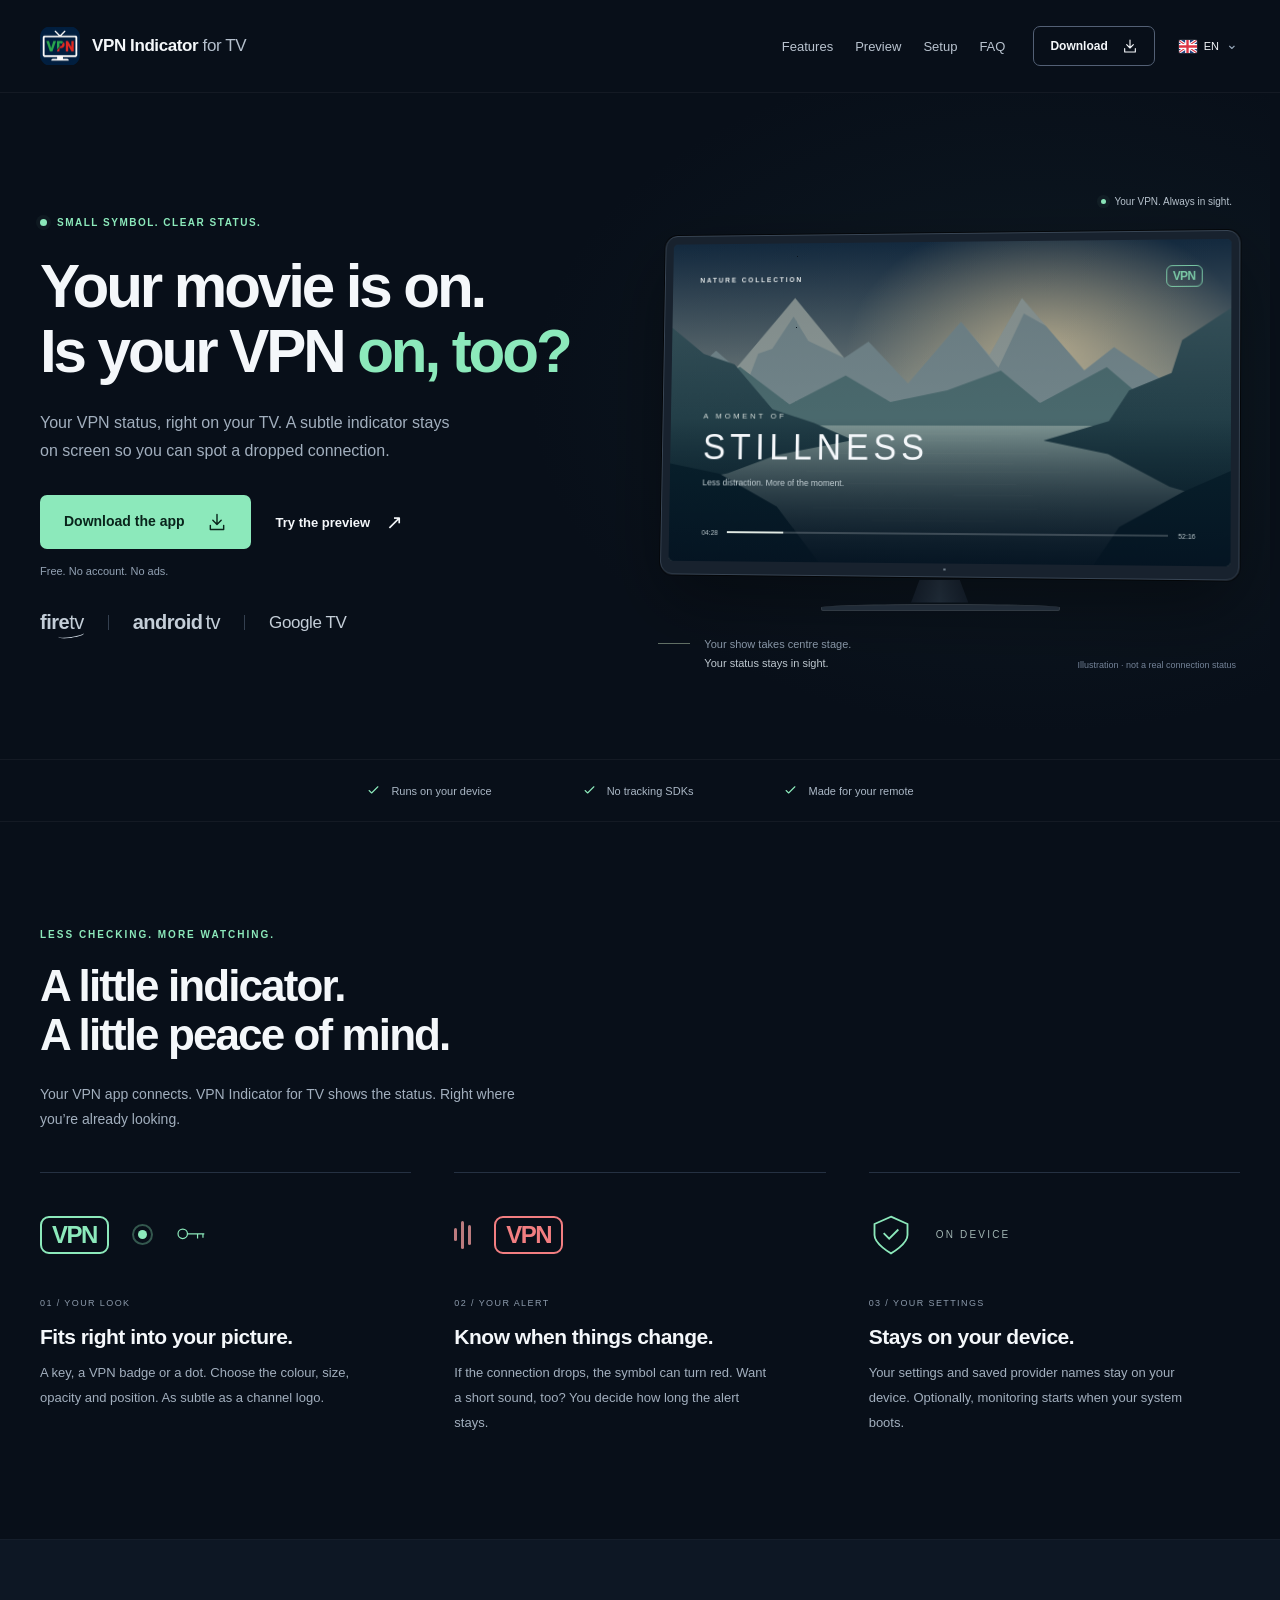
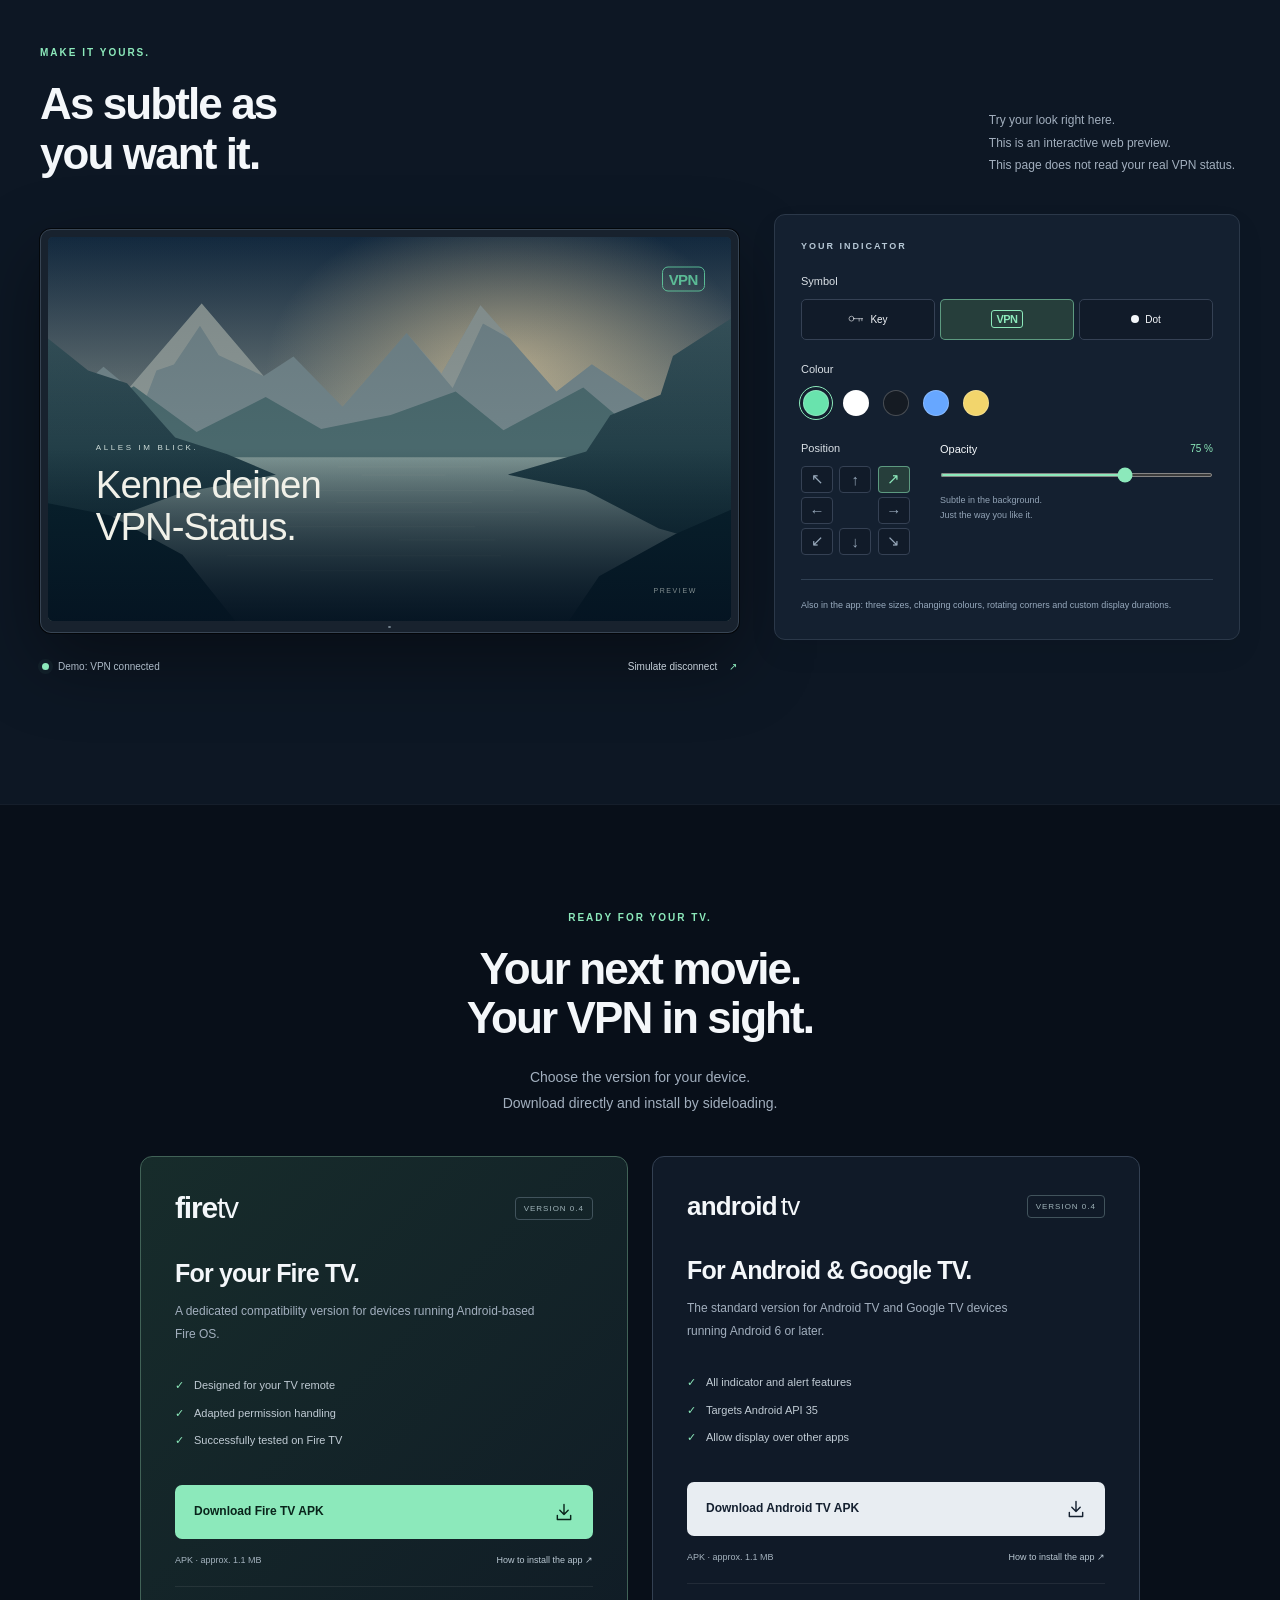
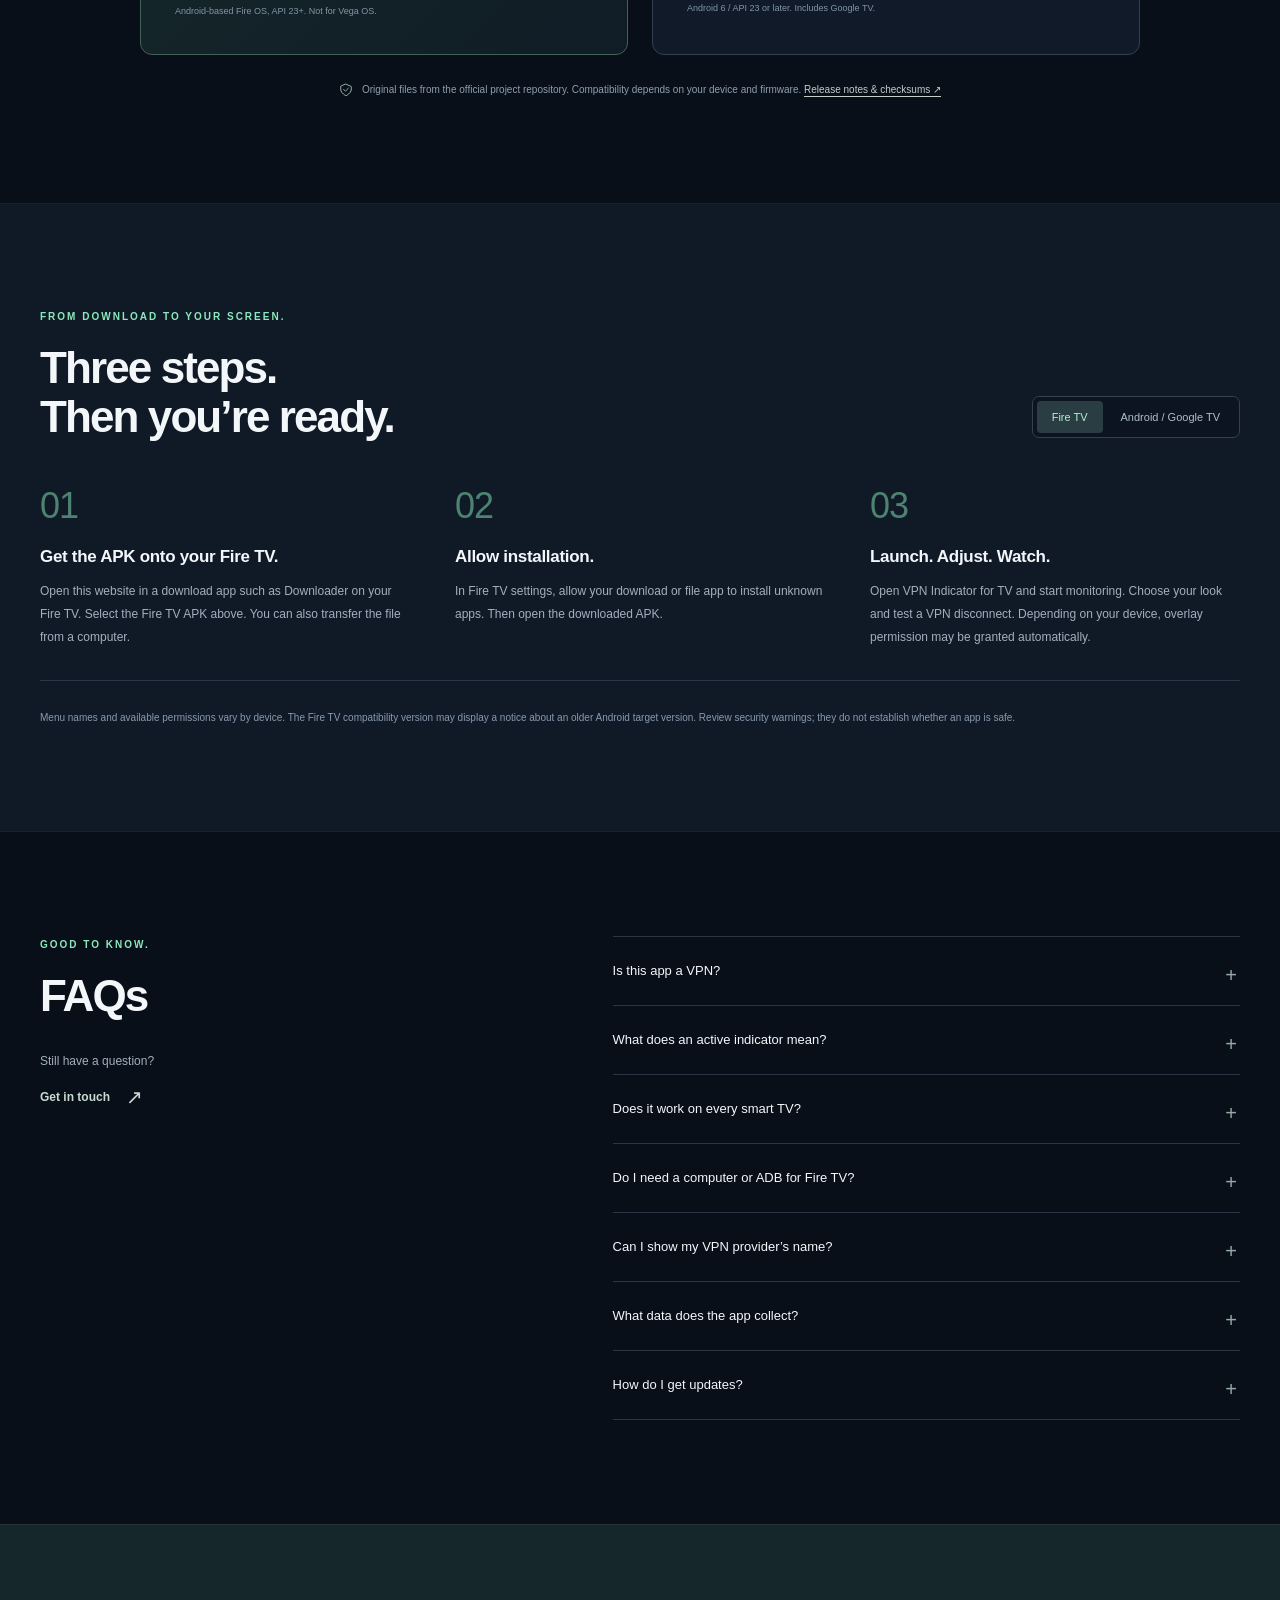
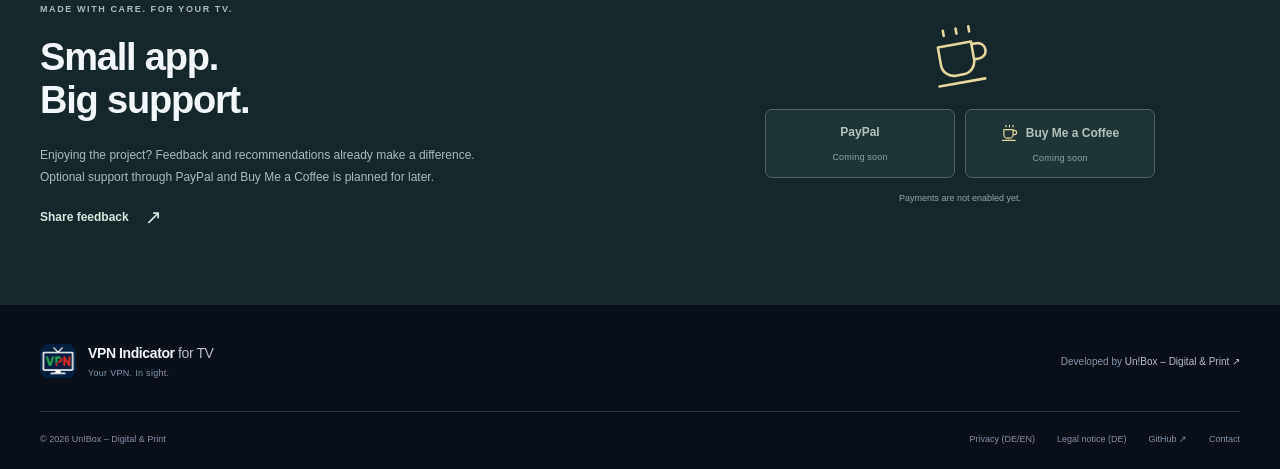
==== commit 3448abc5: "Update index.html" ====
--- a/index.html
+++ b/index.html
@@ -80,7 +80,7 @@
       <div class="preview-stage">
         <div class="television demo-tv"><div class="screen" id="demo-screen">
           <img class="landscape" src="assets/landscape.svg" width="1600" height="900" alt="TV-Vorschau mit anpassbarem Indikator">
-          <div class="preview-film"><span>ALLES IM BLICK.</span><strong>Kenne den VPN-Status.</strong></div>
+          <div class="preview-film"><span>ALLES IM BLICK.</span><strong>Kenne deinen<br>VPN-Status.</strong></div>
           <div id="demo-indicator" class="demo-indicator" data-position="top-right" data-symbol="vpn"><span class="indicator-vpn">VPN</span><svg class="indicator-key"><use href="#i-key"/></svg><span class="indicator-dot"></span></div>
           <span class="preview-watermark">VORSCHAU</span>
         </div><div class="tv-chin"><span></span></div></div>
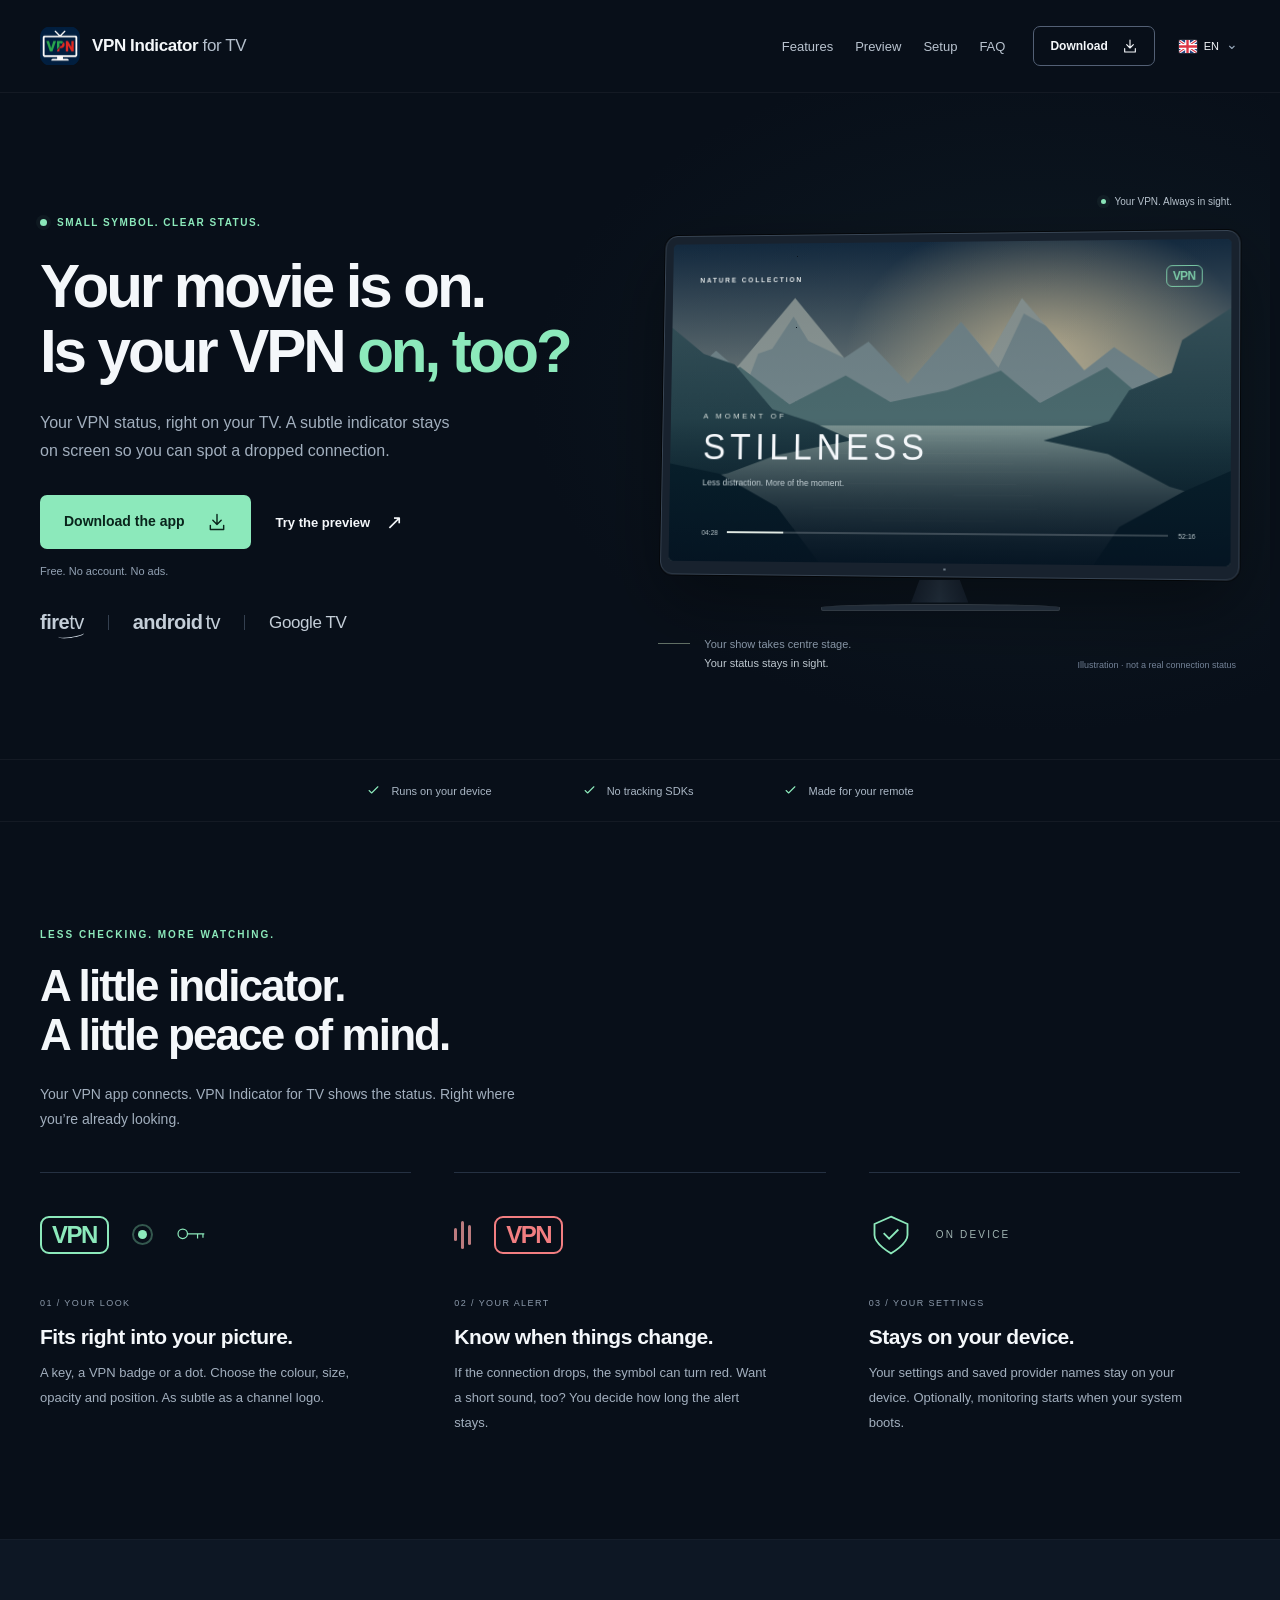
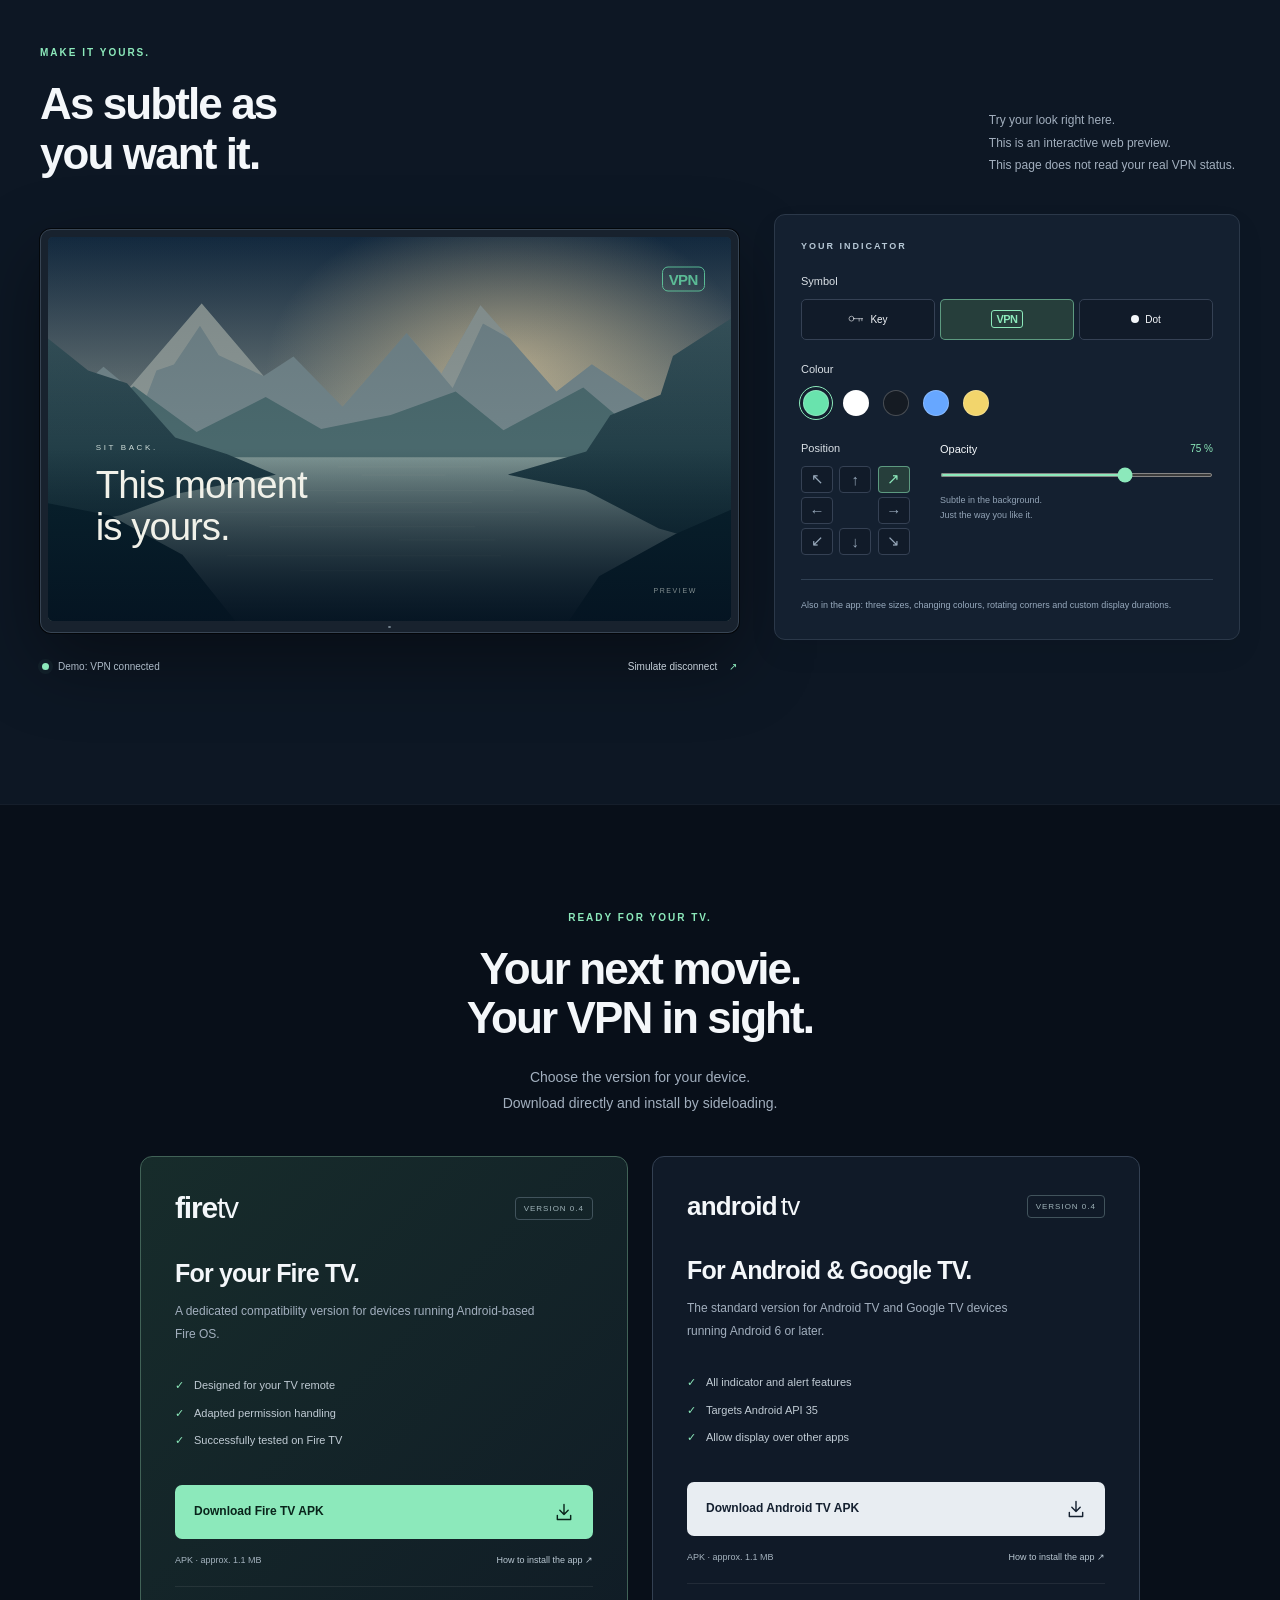
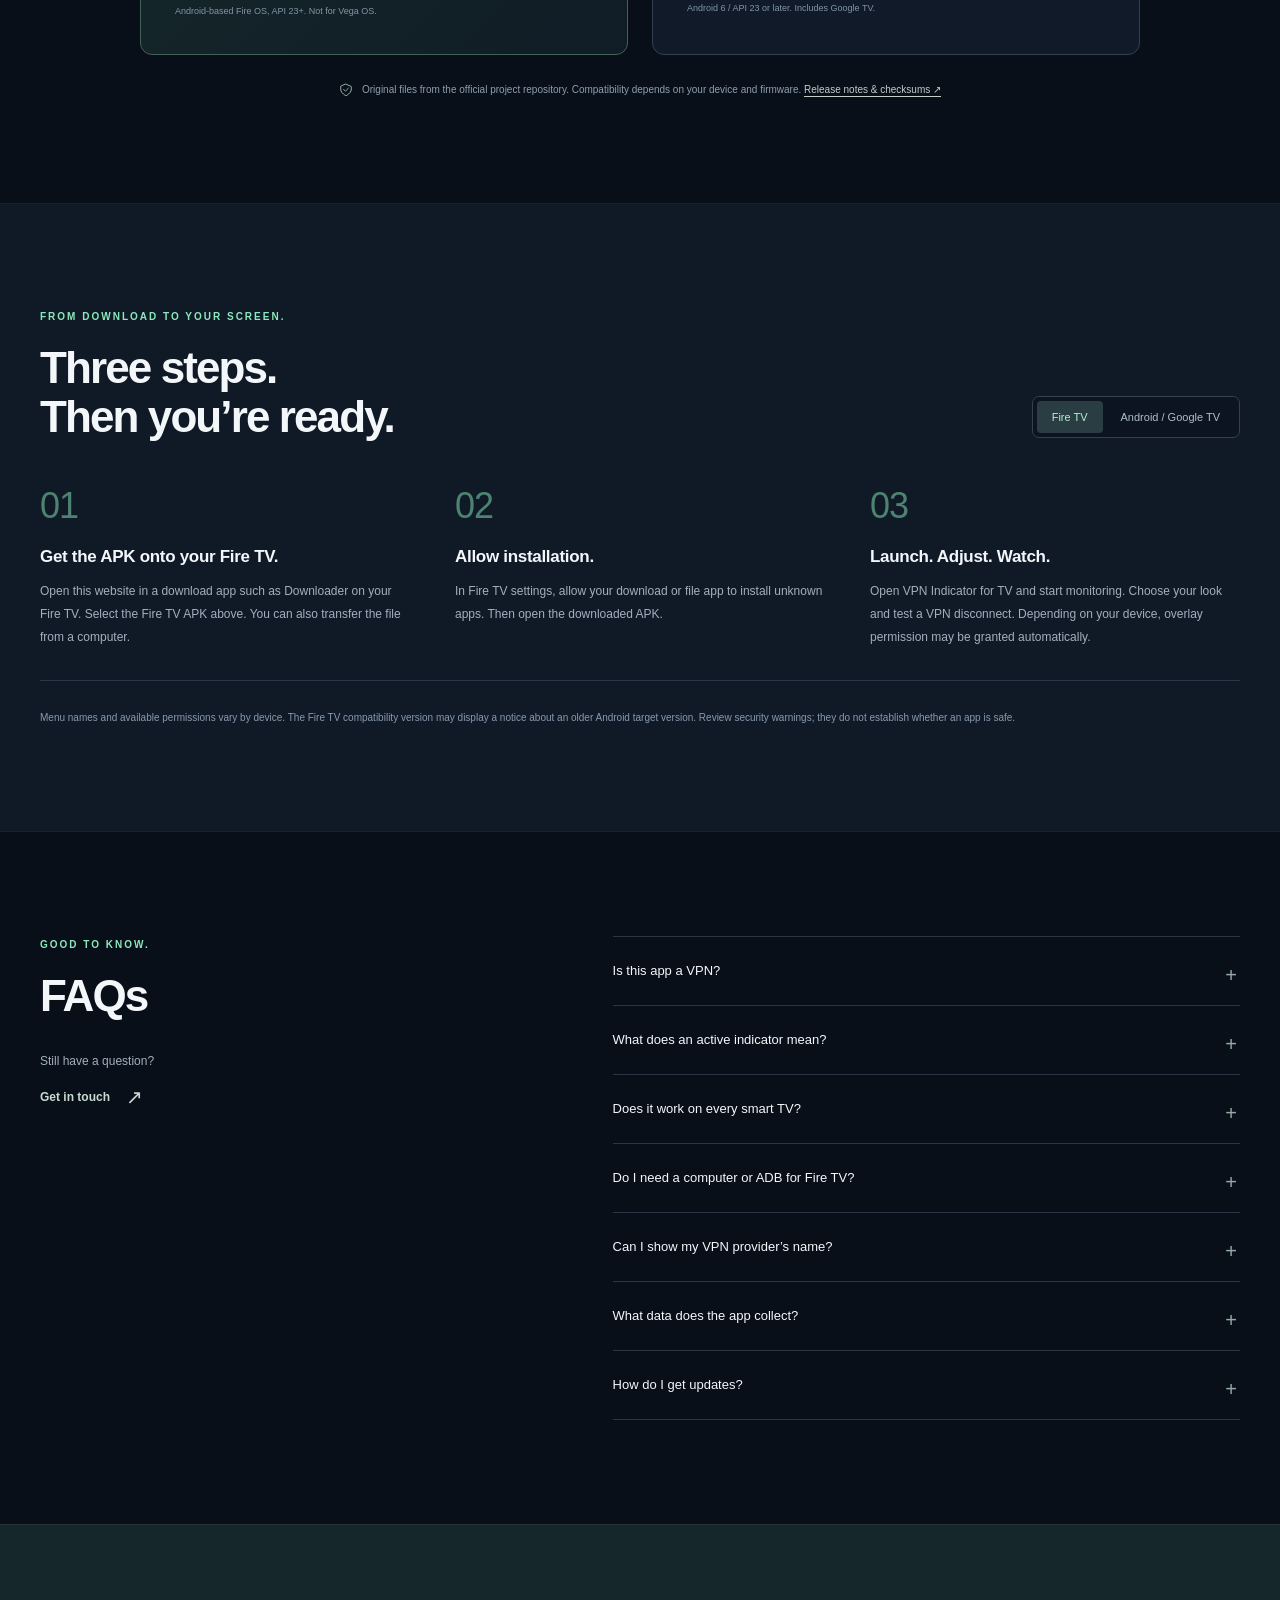
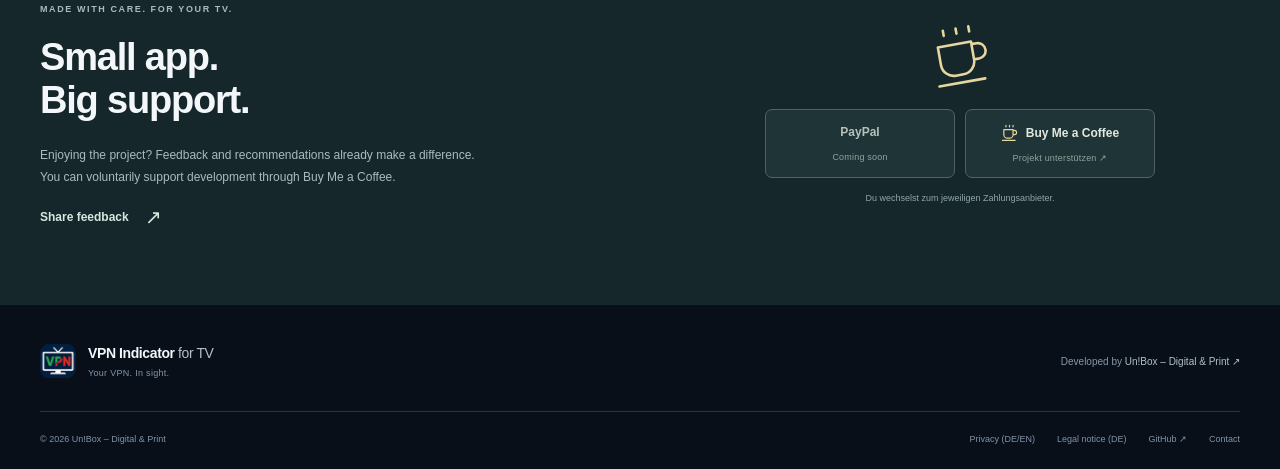
==== commit 1aa926b1: "Enable voluntary Buy Me a Coffee support on website" ====
--- a/index.html
+++ b/index.html
@@ -1,129 +1,128 @@
-<!doctype html>
-<html lang="de">
-<head>
-  <meta charset="utf-8">
-  <meta name="viewport" content="width=device-width, initial-scale=1">
-  <title>VPN Indicator for TV – Your VPN. In sight.</title>
-  <meta name="description" content="Dein VPN-Status. Direkt im Bild. Entdecke VPN Indicator for TV für Fire TV, Android TV und Google TV. Mit anpassbarem Indikator und Abbruchhinweis. Kostenloser APK-Download.">
-  <meta name="theme-color" content="#080f19">
-  <meta property="og:title" content="VPN Indicator for TV – Your VPN. In sight.">
-  <meta property="og:description" content="Dein Film läuft. Dein VPN auch? Behalte deinen VPN-Status direkt auf dem TV im Blick.">
-  <meta property="og:type" content="website">
-  <meta property="og:url" content="https://unbox-digital-printing.github.io/vpn-indicator-for-tv/">
-  <meta property="og:image" content="https://unbox-digital-printing.github.io/vpn-indicator-for-tv/assets/app-logo.png">
-  <link rel="canonical" href="https://unbox-digital-printing.github.io/vpn-indicator-for-tv/">
-  <link rel="icon" href="assets/app-logo.png" type="image/png">
-  <link rel="stylesheet" href="styles.css">
-  <script src="translations.js" defer></script>
-  <script src="i18n.js" defer></script>
-  <script src="app.js" defer></script>
-</head>
-<body>
-<svg class="svg-library" xmlns="http://www.w3.org/2000/svg" aria-hidden="true"><defs>
-  <symbol id="i-arrow" viewBox="0 0 24 24"><path d="M5 12h14m-5-5 5 5-5 5"/></symbol>
-  <symbol id="i-download" viewBox="0 0 24 24"><path d="M12 3v12m-5-5 5 5 5-5M4 16v5h16v-5"/></symbol>
-  <symbol id="i-key" viewBox="4 10 46 22"><circle cx="14" cy="20" r="7"/><path d="M21 20h25M36 20v7M44 20v6"/></symbol>
-  <symbol id="i-tv" viewBox="0 0 24 24"><rect x="2" y="3" width="20" height="14" rx="2"/><path d="M8 21h8m-4-4v4"/></symbol>
-  <symbol id="i-check" viewBox="0 0 24 24"><path d="m5 12 4 4L19 6"/></symbol>
-  <symbol id="i-shield" viewBox="0 0 24 24"><path d="m12 2 9 4v6c0 5-9 10-9 10S3 17 3 12V6z"/><path d="m8 11 3 3 5-5"/></symbol>
-  <symbol id="i-coffee" viewBox="0 0 24 24"><path d="M4 8h13v7a5 5 0 0 1-5 5H9a5 5 0 0 1-5-5zm13 1h2a3 3 0 0 1 0 6h-2M7 2v2m5-2v2m5-2v2M2 23h18"/></symbol>
-</defs></svg>
-<a class="skip-link" href="#main">Zum Inhalt</a>
-<header class="site-header">
-  <nav class="nav wrap" aria-label="Hauptnavigation">
-    <a class="brand" href="#" aria-label="VPN Indicator for TV – Startseite"><img src="assets/app-logo.png" width="40" height="40" alt=""><span>VPN Indicator <span class="brand-light">for TV</span></span></a>
-    <div class="nav-links"><a href="#funktionen">Funktionen</a><a href="#vorschau">Vorschau</a><a href="#installation">Installation</a><a href="#faq">FAQ</a></div>
-    <div class="nav-actions"><a class="button button-small button-outline" href="#download">Download <svg class="icon"><use href="#i-download"/></svg></a><details class="language-menu" data-no-i18n><summary aria-label="Sprache wählen / Choose language"><img id="language-flag" src="assets/flags/de.svg" width="18" height="13" alt=""><span id="language-code">DE</span><span class="language-chevron">⌄</span></summary><div class="language-options"><button type="button" data-language="de" aria-label="Deutsch" lang="de" aria-pressed="true"><img src="assets/flags/de.svg" width="20" height="14" alt="">Deutsch <span>DE</span></button><button type="button" data-language="en" aria-label="English" lang="en" aria-pressed="false"><img src="assets/flags/en.svg" width="20" height="14" alt="">English <span>EN</span></button><button type="button" data-language="fr" aria-label="Français" lang="fr" aria-pressed="false"><img src="assets/flags/fr.svg" width="20" height="14" alt="">Français <span>FR</span></button><button type="button" data-language="es" aria-label="Español" lang="es" aria-pressed="false"><img src="assets/flags/es.svg" width="20" height="14" alt="">Español <span>ES</span></button></div></details></div>
-  </nav>
-</header>
-<main id="main">
-  <section class="hero wrap" aria-labelledby="hero-title">
-    <div class="hero-copy">
-      <p class="eyebrow"><span class="live-dot"></span> KLEINES SYMBOL. KLARER STATUS.</p>
-      <h1 id="hero-title">Dein Film läuft.<br>Dein VPN <em>auch?</em></h1>
-      <p class="hero-lead">Dein VPN-Status, direkt auf dem TV. Ein dezenter Indikator bleibt im Bild – damit du einen Verbindungsabbruch bemerkst.</p>
-      <div class="hero-actions"><a class="button button-primary" href="#download">App herunterladen <svg class="icon"><use href="#i-download"/></svg></a><a class="text-link" href="#vorschau">Im Bild erleben <span>↗</span></a></div>
-      <p class="hero-note">Kostenlos. Ohne Konto. Ohne Werbung.</p>
-      <div class="platforms" aria-label="Unterstützte Plattformen"><span>fire<span class="fire-smile">tv</span></span><i></i><span>android<span class="platform-light">tv</span></span><i></i><span class="google-tv">Google TV</span></div>
-    </div>
-    <div class="hero-visual">
-      <div class="orbit-note"><span class="live-dot"></span> Dein VPN. Immer im Blick.</div>
-      <div class="television hero-tv">
-        <div class="screen">
-          <img class="landscape" src="assets/landscape.svg" width="1600" height="900" alt="Illustrierte Berglandschaft im Abendlicht">
-          <div class="screen-top"><span class="film-label">NATURE COLLECTION</span><span class="hero-indicator" aria-label="Beispiel eines aktiven VPN-Indikators">VPN</span></div>
-          <div class="film-title"><span>A MOMENT OF</span><strong>STILLNESS</strong><span class="film-subtitle">Weniger Ablenkung. Mehr Moment.</span></div>
-          <div class="film-progress"><span>04:28</span><div><i></i></div><span>52:16</span></div>
-        </div>
-        <div class="tv-chin"><span></span></div>
-      </div>
-      <div class="tv-foot"></div>
-      <div class="visual-caption"><span class="caption-line"></span><p>Dein Programm bleibt die Hauptsache.<br><strong>Der Status bleibt sichtbar.</strong></p></div>
-      <p class="demo-disclaimer">Illustration · kein tatsächlicher Verbindungsstatus</p>
-    </div>
-  </section>
-
-  <div class="trust-strip"><div class="wrap"><span><svg class="icon"><use href="#i-check"/></svg> Direkt auf deinem Gerät</span><span><svg class="icon"><use href="#i-check"/></svg> Keine Tracking-SDKs</span><span><svg class="icon"><use href="#i-check"/></svg> Mit der Fernbedienung bedienbar</span></div></div>
-
-  <section id="funktionen" class="section wrap features" aria-labelledby="features-title">
-    <div class="section-heading"><p class="eyebrow">WENIGER NACHSEHEN. MEHR FERNSEHEN.</p><h2 id="features-title">Ein kleines Zeichen.<br>Ein gutes Gefühl.</h2><p>Die VPN-App verbindet. VPN Indicator for TV zeigt dir den Status. Einfach dort, wo du gerade hinschaust.</p></div>
-    <div class="feature-grid">
-      <article class="feature"><div class="feature-art"><span class="mini-vpn">VPN</span><span class="mini-dot"></span><svg class="feature-key"><use href="#i-key"/></svg></div><span class="feature-number">01 / DEIN LOOK</span><h3>Passt in dein Bild.</h3><p>Schlüssel, VPN-Schriftzug oder Punkt. Wähle Farbe, Größe, Transparenz und Position – dezent wie ein Senderlogo.</p></article>
-      <article class="feature"><div class="feature-art"><span class="signal-demo"><i></i><i></i><i></i></span><span class="mini-vpn mini-red">VPN</span></div><span class="feature-number">02 / DEIN HINWEIS</span><h3>Wenn sich etwas ändert.</h3><p>Bei einem Abbruch wird das Symbol auf Wunsch rot. Dazu ein kurzer Ton? Du bestimmst, wie lange der Hinweis bleibt.</p></article>
-      <article class="feature"><div class="feature-art"><svg class="feature-shield"><use href="#i-shield"/></svg><span class="local-label">ON DEVICE</span></div><span class="feature-number">03 / DEINE EINSTELLUNGEN</span><h3>Bleibt bei dir.</h3><p>Deine Einstellungen und gespeicherten Anbieternamen bleiben auf dem Gerät. Optional startet die Überwachung mit dem System.</p></article>
-    </div>
-  </section>
-
-  <section id="vorschau" class="preview-section section" aria-labelledby="preview-title"><div class="wrap">
-    <div class="preview-heading"><div><p class="eyebrow">MACH ES ZU DEINEM.</p><h2 id="preview-title">So dezent,<br>wie du willst.</h2></div><p>Probier den Look direkt aus.<br>Das ist eine interaktive Web-Vorschau.<br>Dein echtes VPN wird hier nicht ausgelesen.</p></div>
-    <div class="playground">
-      <div class="preview-stage">
-        <div class="television demo-tv"><div class="screen" id="demo-screen">
-          <img class="landscape" src="assets/landscape.svg" width="1600" height="900" alt="TV-Vorschau mit anpassbarem Indikator">
-          <div class="preview-film"><span>ALLES IM BLICK.</span><strong>Kenne deinen<br>VPN-Status.</strong></div>
-          <div id="demo-indicator" class="demo-indicator" data-position="top-right" data-symbol="vpn"><span class="indicator-vpn">VPN</span><svg class="indicator-key"><use href="#i-key"/></svg><span class="indicator-dot"></span></div>
-          <span class="preview-watermark">VORSCHAU</span>
-        </div><div class="tv-chin"><span></span></div></div>
-        <div class="preview-state"><span id="preview-dot" class="live-dot"></span><span id="preview-status" role="status" aria-live="polite">Demo: VPN verbunden</span><button id="disconnect-test" class="test-button" type="button">Abbruch simulieren <span>↗</span></button></div>
-      </div>
-      <div class="customizer">
-        <p class="panel-label">DEIN INDIKATOR</p>
-        <fieldset><legend>Symbol</legend><div class="segmented" id="symbol-options"><button type="button" data-symbol="key" aria-pressed="false"><svg class="icon"><use href="#i-key"/></svg><span>Schlüssel</span></button><button type="button" data-symbol="vpn" aria-pressed="true"><span class="symbol-vpn">VPN</span></button><button type="button" data-symbol="dot" aria-pressed="false"><span class="symbol-dot"></span><span>Punkt</span></button></div></fieldset>
-        <fieldset><legend>Farbe</legend><div class="color-options" id="color-options"><button type="button" style="--swatch:#69e3ad" data-color="#69e3ad" aria-label="Grün" aria-pressed="true"></button><button type="button" style="--swatch:#ffffff" data-color="#ffffff" aria-label="Weiß" aria-pressed="false"></button><button type="button" style="--swatch:#151b23" data-color="#151b23" aria-label="Schwarz" aria-pressed="false"></button><button type="button" style="--swatch:#67a7ff" data-color="#67a7ff" aria-label="Blau" aria-pressed="false"></button><button type="button" style="--swatch:#f2d56c" data-color="#f2d56c" aria-label="Gelb" aria-pressed="false"></button></div></fieldset>
-        <div class="position-and-opacity"><fieldset><legend>Position</legend><div class="position-grid" id="position-options"><button type="button" data-position="top-left" aria-label="Oben links" aria-pressed="false">↖</button><button type="button" data-position="top-center" aria-label="Oben Mitte" aria-pressed="false">↑</button><button type="button" data-position="top-right" aria-label="Oben rechts" aria-pressed="true">↗</button><button type="button" data-position="center-left" aria-label="Links Mitte" aria-pressed="false">←</button><span aria-hidden="true"></span><button type="button" data-position="center-right" aria-label="Rechts Mitte" aria-pressed="false">→</button><button type="button" data-position="bottom-left" aria-label="Unten links" aria-pressed="false">↙</button><button type="button" data-position="bottom-center" aria-label="Unten Mitte" aria-pressed="false">↓</button><button type="button" data-position="bottom-right" aria-label="Unten rechts" aria-pressed="false">↘</button></div></fieldset><div class="opacity-control"><label for="opacity">Sichtbarkeit <output id="opacity-value" for="opacity">75 %</output></label><input type="range" id="opacity" min="20" max="100" value="75" step="5"><p>Dezent im Hintergrund.<br>Genau nach deinem Geschmack.</p></div></div>
-        <p class="customizer-note">In der App außerdem: drei Größen, wechselnde Farben, rotierende Ecken und individuelle Anzeigedauern.</p>
-      </div>
-    </div>
-  </div></section>
-
-  <section id="download" class="section wrap download-section" aria-labelledby="download-title">
-    <div class="section-heading centered"><p class="eyebrow">BEREIT FÜR DEINEN TV.</p><h2 id="download-title">Dein nächster Film.<br>Mit VPN im Blick.</h2><p>Wähle die passende Version für dein Gerät.<br>Direkt herunterladen und per Sideload installieren.</p></div>
-    <div class="download-grid">
-      <article class="download-card fire-card"><div class="download-card-top"><span class="device-logo">fire<span>tv</span></span><span class="release-label">VERSION 0.4</span></div><h3>Für deinen Fire TV.</h3><p>Die eigene Kompatibilitätsversion für Geräte mit Android-basiertem Fire OS.</p><ul class="check-list"><li>Für die Bedienung am TV gemacht</li><li>Mit angepasstem Berechtigungsmodell</li><li>Auf Fire TV erfolgreich getestet</li></ul><a class="button button-primary download-link" data-platform="firetv" href="https://github.com/unbox-digital-printing/vpn-indicator-for-tv/releases/download/v0.4/VPN-Indicator-for-TV-FireTV.apk">Fire-TV-APK herunterladen <svg class="icon"><use href="#i-download"/></svg></a><div class="download-meta"><span>APK · <span data-size="firetv">ca. 1,1 MB</span></span><a href="#installation" data-show-install="firetv">So installierst du die App ↗</a></div><p class="device-note">Android-basiertes Fire OS ab API 23. Nicht für Vega OS.</p></article>
-      <article class="download-card"><div class="download-card-top"><span class="device-logo android-logo">android<span>tv</span></span><span class="release-label">VERSION 0.4</span></div><h3>Für Android & Google TV.</h3><p>Die reguläre Version für Android-TV- und Google-TV-Geräte ab Android 6.</p><ul class="check-list"><li>Alle Indikator- und Hinweisfunktionen</li><li>Für Android API 35 gebaut</li><li>Anzeige über anderen Apps freigeben</li></ul><a class="button button-light download-link" data-platform="android" href="https://github.com/unbox-digital-printing/vpn-indicator-for-tv/releases/download/v0.4/VPN-Indicator-for-TV.apk">Android-TV-APK herunterladen <svg class="icon"><use href="#i-download"/></svg></a><div class="download-meta"><span>APK · <span data-size="android">ca. 1,1 MB</span></span><a href="#installation" data-show-install="android">So installierst du die App ↗</a></div><p class="device-note">Android 6 / API 23 oder neuer. Google TV eingeschlossen.</p></article>
-    </div>
-    <div class="download-fineprint"><svg class="icon"><use href="#i-shield"/></svg><p>Originaldateien aus dem offiziellen Projekt-Repository. Die Kompatibilität hängt von Gerät und Firmware ab. <a href="https://github.com/unbox-digital-printing/vpn-indicator-for-tv/releases/tag/v0.4">Versionshinweise & Prüfsummen ↗</a></p></div>
-  </section>
-
-  <section id="installation" class="section install-section" aria-labelledby="install-title"><div class="wrap">
-    <div class="install-heading"><div><p class="eyebrow">VOM DOWNLOAD AUF DEN BILDSCHIRM.</p><h2 id="install-title">Drei Schritte.<br>Dann läuft’s.</h2></div><div class="install-tabs" role="tablist" aria-label="Installationsanleitung"><button id="tab-firetv" role="tab" aria-selected="true" aria-controls="install-firetv" tabindex="0">Fire TV</button><button id="tab-android" role="tab" aria-selected="false" aria-controls="install-android" tabindex="-1">Android / Google TV</button></div></div>
-    <div id="install-firetv" role="tabpanel" aria-labelledby="tab-firetv" class="steps"><article><span>01</span><h3>APK auf den Fire TV bringen.</h3><p>Öffne diese Website mit einer Download-App wie „Downloader“ auf deinem Fire TV. Wähle oben die Fire-TV-APK. Alternativ überträgst du die Datei vom Computer.</p></article><article><span>02</span><h3>Installation erlauben.</h3><p>Erlaube in den Fire-TV-Einstellungen der verwendeten Download- oder Datei-App die Installation unbekannter Apps. Öffne anschließend die heruntergeladene APK.</p></article><article><span>03</span><h3>Starten. Anpassen. Anschauen.</h3><p>Öffne VPN Indicator for TV und starte die Überwachung. Wähle deinen Look und teste einen VPN-Abbruch. Die Overlay-Freigabe wird geräteabhängig automatisch erteilt.</p></article></div>
-    <div id="install-android" role="tabpanel" aria-labelledby="tab-android" class="steps" hidden><article><span>01</span><h3>Die TV-Version herunterladen.</h3><p>Lade die Android-TV-APK herunter und übertrage sie auf deinen Android TV oder Google TV. Installiere sie mit der Download- oder Datei-App deines Geräts.</p></article><article><span>02</span><h3>Die Anzeige freigeben.</h3><p>Erlaube die APK-Installation für deine verwendete Datei-App. Öffne danach VPN Indicator for TV und gib über die Einrichtung „Über anderen Apps einblenden“ frei.</p></article><article><span>03</span><h3>Dein Zeichen setzen.</h3><p>Starte die Überwachung, wähle Symbol und Position und teste den Abbruchhinweis. Dein VPN-Client bleibt für die eigentliche Verbindung zuständig.</p></article></div>
-    <p class="install-note">Menünamen und verfügbare Freigaben unterscheiden sich je nach Gerät. Die Fire-TV-Version kann wegen ihrer Kompatibilitätsausrichtung einen Hinweis auf eine ältere Android-Zielversion anzeigen. Sicherheitswarnungen bitte prüfen; sie sind kein Sicherheitsnachweis.</p>
-  </div></section>
-
-  <section id="faq" class="section wrap faq-section" aria-labelledby="faq-title"><div><p class="eyebrow">GUT ZU WISSEN.</p><h2 id="faq-title">FAQs</h2><p class="faq-intro">Noch etwas offen?<br><a class="text-link" href="mailto:unbox.digital.printing@gmail.com">Schreib uns <span>↗</span></a></p></div><div class="faq-list">
-    <details><summary>Ist die App selbst ein VPN?</summary><p>Nein. Du verwendest weiterhin deinen eigenen VPN-Anbieter. VPN Indicator for TV liest den vom Betriebssystem gemeldeten VPN-Status und zeigt ihn als Symbol über deinem Programm an.</p></details>
-    <details><summary>Was bedeutet ein aktiver Indikator genau?</summary><p>Das Betriebssystem meldet auf diesem Gerät ein aktives VPN-Netzwerk. Das ist kein Nachweis für eine funktionierende Internetverbindung, eine bestimmte öffentliche IP oder die Absicherung jeder einzelnen App. Die App prüft keine Datenlecks. VPNs im Router werden nicht erkannt; Split-Tunneling kann die Sichtbarkeit beeinflussen.</p></details>
-    <details><summary>Funktioniert die App auf jedem Smart TV?</summary><p>Sie ist für Android TV, Google TV und Android-basierte Fire-TV-Geräte ab API 23 gedacht. Samsung Tizen, LG webOS und Amazon Vega OS werden nicht unterstützt. Herstellerregeln für Overlays und Hintergrunddienste sowie einzelne Streaming-Apps können die Anzeige einschränken.</p></details>
-    <details><summary>Brauche ich auf dem Fire TV einen Computer oder ADB?</summary><p>Die separate Fire-TV-Version verwendet ein älteres Berechtigungsmodell, bei dem unterstützte Geräte die Overlay-Freigabe automatisch erteilen können. Das hat auf dem getesteten Fire TV funktioniert. Eine Garantie für jede Firmware gibt es nicht. Wenn dein Gerät die Anzeige blockiert und kein Freigabemenü anbietet, ist es für diesen einfachen Installationsweg nicht kompatibel.</p></details>
-    <details><summary>Kann ich den Namen meines VPN-Anbieters anzeigen?</summary><p>Ja. Du kannst einen Namen manuell eingeben, lokal speichern, später erneut auswählen und wieder löschen. Der Name ist eine eigene Beschriftung; der Anbieter wird nicht automatisch aus der aktiven Verbindung ermittelt.</p></details>
-    <details><summary>Welche Daten sammelt die App?</summary><p>Die App hat keine Internet-Berechtigung und enthält keine Werbe- oder Tracking-SDKs. Einstellungen und Anbieternamen bleiben lokal gespeichert. Einzelheiten zur App und dieser Website stehen in der <a href="privacy.html">Datenschutzerklärung</a>.</p></details>
-    <details><summary>Wie bekomme ich neue Versionen?</summary><p>Neue APKs findest du hier auf der Website. Installiere die passende Version über deine vorhandene Installation. Bei gleicher Signatur und Paketkennung bleiben Einstellungen normalerweise erhalten. Die App lädt selbst keine Updates herunter. Ein Wechsel zwischen der regulären und der Fire-TV-Version kann eine Neuinstallation erfordern.</p></details>
-  </div></section>
-
-  <section id="unterstuetzen" class="support-section"><div class="wrap support-inner"><div><p class="eyebrow">MIT LIEBE ENTWICKELT. FÜR DEINEN TV.</p><h2>Kleine App.<br>Große Unterstützung.</h2><p>Du magst das Projekt? Feedback und Weiterempfehlungen helfen schon jetzt. Freiwillige Unterstützung über PayPal und Buy Me a Coffee ist für später geplant.</p><a class="text-link" href="mailto:unbox.digital.printing@gmail.com?subject=Feedback%20zu%20VPN%20Indicator%20for%20TV">Feedback geben <span>↗</span></a></div><div class="support-options"><div class="coffee-mark"><svg><use href="#i-coffee"/></svg></div><div class="support-buttons"><button id="support-paypal" type="button" disabled>PayPal <span>Bald verfügbar</span></button><button id="support-coffee" type="button" disabled><svg class="icon"><use href="#i-coffee"/></svg> Buy Me a Coffee <span>Bald verfügbar</span></button></div><p>Noch keine Zahlungen möglich.</p></div></div></section>
-</main>
-<footer class="site-footer wrap"><div class="footer-top"><a class="brand" href="#"><img src="assets/app-logo.png" width="36" height="36" alt=""><span>VPN Indicator <span class="brand-light">for TV</span><small>Your VPN. In sight.</small></span></a><p>Entwickelt von <a href="https://unbox-digital-printing.github.io/apps/">Un!Box – Digital & Print ↗</a></p></div><div class="footer-bottom"><span>© 2026 Un!Box – Digital & Print</span><div><a href="privacy.html">Datenschutz</a><a href="impressum.html">Impressum</a><a href="https://github.com/unbox-digital-printing/vpn-indicator-for-tv">GitHub ↗</a><a href="mailto:unbox.digital.printing@gmail.com">Kontakt</a></div></div></footer>
-</body></html>
-
+<!doctype html>
+<html lang="de">
+<head>
+  <meta charset="utf-8">
+  <meta name="viewport" content="width=device-width, initial-scale=1">
+  <title>VPN Indicator for TV – Your VPN. In sight.</title>
+  <meta name="description" content="Dein VPN-Status. Direkt im Bild. Entdecke VPN Indicator for TV für Fire TV, Android TV und Google TV. Mit anpassbarem Indikator und Abbruchhinweis. Kostenloser APK-Download.">
+  <meta name="theme-color" content="#080f19">
+  <meta property="og:title" content="VPN Indicator for TV – Your VPN. In sight.">
+  <meta property="og:description" content="Dein Film läuft. Dein VPN auch? Behalte deinen VPN-Status direkt auf dem TV im Blick.">
+  <meta property="og:type" content="website">
+  <meta property="og:url" content="https://unbox-digital-printing.github.io/vpn-indicator-for-tv/">
+  <meta property="og:image" content="https://unbox-digital-printing.github.io/vpn-indicator-for-tv/assets/app-logo.png">
+  <link rel="canonical" href="https://unbox-digital-printing.github.io/vpn-indicator-for-tv/">
+  <link rel="icon" href="assets/app-logo.png" type="image/png">
+  <link rel="stylesheet" href="styles.css">
+  <script src="translations.js" defer></script>
+  <script src="i18n.js" defer></script>
+  <script src="app.js" defer></script>
+</head>
+<body>
+<svg class="svg-library" xmlns="http://www.w3.org/2000/svg" aria-hidden="true"><defs>
+  <symbol id="i-arrow" viewBox="0 0 24 24"><path d="M5 12h14m-5-5 5 5-5 5"/></symbol>
+  <symbol id="i-download" viewBox="0 0 24 24"><path d="M12 3v12m-5-5 5 5 5-5M4 16v5h16v-5"/></symbol>
+  <symbol id="i-key" viewBox="4 10 46 22"><circle cx="14" cy="20" r="7"/><path d="M21 20h25M36 20v7M44 20v6"/></symbol>
+  <symbol id="i-tv" viewBox="0 0 24 24"><rect x="2" y="3" width="20" height="14" rx="2"/><path d="M8 21h8m-4-4v4"/></symbol>
+  <symbol id="i-check" viewBox="0 0 24 24"><path d="m5 12 4 4L19 6"/></symbol>
+  <symbol id="i-shield" viewBox="0 0 24 24"><path d="m12 2 9 4v6c0 5-9 10-9 10S3 17 3 12V6z"/><path d="m8 11 3 3 5-5"/></symbol>
+  <symbol id="i-coffee" viewBox="0 0 24 24"><path d="M4 8h13v7a5 5 0 0 1-5 5H9a5 5 0 0 1-5-5zm13 1h2a3 3 0 0 1 0 6h-2M7 2v2m5-2v2m5-2v2M2 23h18"/></symbol>
+</defs></svg>
+<a class="skip-link" href="#main">Zum Inhalt</a>
+<header class="site-header">
+  <nav class="nav wrap" aria-label="Hauptnavigation">
+    <a class="brand" href="#" aria-label="VPN Indicator for TV – Startseite"><img src="assets/app-logo.png" width="40" height="40" alt=""><span>VPN Indicator <span class="brand-light">for TV</span></span></a>
+    <div class="nav-links"><a href="#funktionen">Funktionen</a><a href="#vorschau">Vorschau</a><a href="#installation">Installation</a><a href="#faq">FAQ</a></div>
+    <div class="nav-actions"><a class="button button-small button-outline" href="#download">Download <svg class="icon"><use href="#i-download"/></svg></a><details class="language-menu" data-no-i18n><summary aria-label="Sprache wählen / Choose language"><img id="language-flag" src="assets/flags/de.svg" width="18" height="13" alt=""><span id="language-code">DE</span><span class="language-chevron">⌄</span></summary><div class="language-options"><button type="button" data-language="de" aria-label="Deutsch" lang="de" aria-pressed="true"><img src="assets/flags/de.svg" width="20" height="14" alt="">Deutsch <span>DE</span></button><button type="button" data-language="en" aria-label="English" lang="en" aria-pressed="false"><img src="assets/flags/en.svg" width="20" height="14" alt="">English <span>EN</span></button><button type="button" data-language="fr" aria-label="Français" lang="fr" aria-pressed="false"><img src="assets/flags/fr.svg" width="20" height="14" alt="">Français <span>FR</span></button><button type="button" data-language="es" aria-label="Español" lang="es" aria-pressed="false"><img src="assets/flags/es.svg" width="20" height="14" alt="">Español <span>ES</span></button></div></details></div>
+  </nav>
+</header>
+<main id="main">
+  <section class="hero wrap" aria-labelledby="hero-title">
+    <div class="hero-copy">
+      <p class="eyebrow"><span class="live-dot"></span> KLEINES SYMBOL. KLARER STATUS.</p>
+      <h1 id="hero-title">Dein Film läuft.<br>Dein VPN <em>auch?</em></h1>
+      <p class="hero-lead">Dein VPN-Status, direkt auf dem TV. Ein dezenter Indikator bleibt im Bild – damit du einen Verbindungsabbruch bemerkst.</p>
+      <div class="hero-actions"><a class="button button-primary" href="#download">App herunterladen <svg class="icon"><use href="#i-download"/></svg></a><a class="text-link" href="#vorschau">Im Bild erleben <span>↗</span></a></div>
+      <p class="hero-note">Kostenlos. Ohne Konto. Ohne Werbung.</p>
+      <div class="platforms" aria-label="Unterstützte Plattformen"><span>fire<span class="fire-smile">tv</span></span><i></i><span>android<span class="platform-light">tv</span></span><i></i><span class="google-tv">Google TV</span></div>
+    </div>
+    <div class="hero-visual">
+      <div class="orbit-note"><span class="live-dot"></span> Dein VPN. Immer im Blick.</div>
+      <div class="television hero-tv">
+        <div class="screen">
+          <img class="landscape" src="assets/landscape.svg" width="1600" height="900" alt="Illustrierte Berglandschaft im Abendlicht">
+          <div class="screen-top"><span class="film-label">NATURE COLLECTION</span><span class="hero-indicator" aria-label="Beispiel eines aktiven VPN-Indikators">VPN</span></div>
+          <div class="film-title"><span>A MOMENT OF</span><strong>STILLNESS</strong><span class="film-subtitle">Weniger Ablenkung. Mehr Moment.</span></div>
+          <div class="film-progress"><span>04:28</span><div><i></i></div><span>52:16</span></div>
+        </div>
+        <div class="tv-chin"><span></span></div>
+      </div>
+      <div class="tv-foot"></div>
+      <div class="visual-caption"><span class="caption-line"></span><p>Dein Programm bleibt die Hauptsache.<br><strong>Der Status bleibt sichtbar.</strong></p></div>
+      <p class="demo-disclaimer">Illustration · kein tatsächlicher Verbindungsstatus</p>
+    </div>
+  </section>
+
+  <div class="trust-strip"><div class="wrap"><span><svg class="icon"><use href="#i-check"/></svg> Direkt auf deinem Gerät</span><span><svg class="icon"><use href="#i-check"/></svg> Keine Tracking-SDKs</span><span><svg class="icon"><use href="#i-check"/></svg> Mit der Fernbedienung bedienbar</span></div></div>
+
+  <section id="funktionen" class="section wrap features" aria-labelledby="features-title">
+    <div class="section-heading"><p class="eyebrow">WENIGER NACHSEHEN. MEHR FERNSEHEN.</p><h2 id="features-title">Ein kleines Zeichen.<br>Ein gutes Gefühl.</h2><p>Die VPN-App verbindet. VPN Indicator for TV zeigt dir den Status. Einfach dort, wo du gerade hinschaust.</p></div>
+    <div class="feature-grid">
+      <article class="feature"><div class="feature-art"><span class="mini-vpn">VPN</span><span class="mini-dot"></span><svg class="feature-key"><use href="#i-key"/></svg></div><span class="feature-number">01 / DEIN LOOK</span><h3>Passt in dein Bild.</h3><p>Schlüssel, VPN-Schriftzug oder Punkt. Wähle Farbe, Größe, Transparenz und Position – dezent wie ein Senderlogo.</p></article>
+      <article class="feature"><div class="feature-art"><span class="signal-demo"><i></i><i></i><i></i></span><span class="mini-vpn mini-red">VPN</span></div><span class="feature-number">02 / DEIN HINWEIS</span><h3>Wenn sich etwas ändert.</h3><p>Bei einem Abbruch wird das Symbol auf Wunsch rot. Dazu ein kurzer Ton? Du bestimmst, wie lange der Hinweis bleibt.</p></article>
+      <article class="feature"><div class="feature-art"><svg class="feature-shield"><use href="#i-shield"/></svg><span class="local-label">ON DEVICE</span></div><span class="feature-number">03 / DEINE EINSTELLUNGEN</span><h3>Bleibt bei dir.</h3><p>Deine Einstellungen und gespeicherten Anbieternamen bleiben auf dem Gerät. Optional startet die Überwachung mit dem System.</p></article>
+    </div>
+  </section>
+
+  <section id="vorschau" class="preview-section section" aria-labelledby="preview-title"><div class="wrap">
+    <div class="preview-heading"><div><p class="eyebrow">MACH ES ZU DEINEM.</p><h2 id="preview-title">So dezent,<br>wie du willst.</h2></div><p>Probier den Look direkt aus.<br>Das ist eine interaktive Web-Vorschau.<br>Dein echtes VPN wird hier nicht ausgelesen.</p></div>
+    <div class="playground">
+      <div class="preview-stage">
+        <div class="television demo-tv"><div class="screen" id="demo-screen">
+          <img class="landscape" src="assets/landscape.svg" width="1600" height="900" alt="TV-Vorschau mit anpassbarem Indikator">
+          <div class="preview-film"><span>ZURÜCKLEHNEN.</span><strong>Der Moment<br>gehört dir.</strong></div>
+          <div id="demo-indicator" class="demo-indicator" data-position="top-right" data-symbol="vpn"><span class="indicator-vpn">VPN</span><svg class="indicator-key"><use href="#i-key"/></svg><span class="indicator-dot"></span></div>
+          <span class="preview-watermark">VORSCHAU</span>
+        </div><div class="tv-chin"><span></span></div></div>
+        <div class="preview-state"><span id="preview-dot" class="live-dot"></span><span id="preview-status" role="status" aria-live="polite">Demo: VPN verbunden</span><button id="disconnect-test" class="test-button" type="button">Abbruch simulieren <span>↗</span></button></div>
+      </div>
+      <div class="customizer">
+        <p class="panel-label">DEIN INDIKATOR</p>
+        <fieldset><legend>Symbol</legend><div class="segmented" id="symbol-options"><button type="button" data-symbol="key" aria-pressed="false"><svg class="icon"><use href="#i-key"/></svg><span>Schlüssel</span></button><button type="button" data-symbol="vpn" aria-pressed="true"><span class="symbol-vpn">VPN</span></button><button type="button" data-symbol="dot" aria-pressed="false"><span class="symbol-dot"></span><span>Punkt</span></button></div></fieldset>
+        <fieldset><legend>Farbe</legend><div class="color-options" id="color-options"><button type="button" style="--swatch:#69e3ad" data-color="#69e3ad" aria-label="Grün" aria-pressed="true"></button><button type="button" style="--swatch:#ffffff" data-color="#ffffff" aria-label="Weiß" aria-pressed="false"></button><button type="button" style="--swatch:#151b23" data-color="#151b23" aria-label="Schwarz" aria-pressed="false"></button><button type="button" style="--swatch:#67a7ff" data-color="#67a7ff" aria-label="Blau" aria-pressed="false"></button><button type="button" style="--swatch:#f2d56c" data-color="#f2d56c" aria-label="Gelb" aria-pressed="false"></button></div></fieldset>
+        <div class="position-and-opacity"><fieldset><legend>Position</legend><div class="position-grid" id="position-options"><button type="button" data-position="top-left" aria-label="Oben links" aria-pressed="false">↖</button><button type="button" data-position="top-center" aria-label="Oben Mitte" aria-pressed="false">↑</button><button type="button" data-position="top-right" aria-label="Oben rechts" aria-pressed="true">↗</button><button type="button" data-position="center-left" aria-label="Links Mitte" aria-pressed="false">←</button><span aria-hidden="true"></span><button type="button" data-position="center-right" aria-label="Rechts Mitte" aria-pressed="false">→</button><button type="button" data-position="bottom-left" aria-label="Unten links" aria-pressed="false">↙</button><button type="button" data-position="bottom-center" aria-label="Unten Mitte" aria-pressed="false">↓</button><button type="button" data-position="bottom-right" aria-label="Unten rechts" aria-pressed="false">↘</button></div></fieldset><div class="opacity-control"><label for="opacity">Sichtbarkeit <output id="opacity-value" for="opacity">75 %</output></label><input type="range" id="opacity" min="20" max="100" value="75" step="5"><p>Dezent im Hintergrund.<br>Genau nach deinem Geschmack.</p></div></div>
+        <p class="customizer-note">In der App außerdem: drei Größen, wechselnde Farben, rotierende Ecken und individuelle Anzeigedauern.</p>
+      </div>
+    </div>
+  </div></section>
+
+  <section id="download" class="section wrap download-section" aria-labelledby="download-title">
+    <div class="section-heading centered"><p class="eyebrow">BEREIT FÜR DEINEN TV.</p><h2 id="download-title">Dein nächster Film.<br>Mit VPN im Blick.</h2><p>Wähle die passende Version für dein Gerät.<br>Direkt herunterladen und per Sideload installieren.</p></div>
+    <div class="download-grid">
+      <article class="download-card fire-card"><div class="download-card-top"><span class="device-logo">fire<span>tv</span></span><span class="release-label">VERSION 0.4</span></div><h3>Für deinen Fire TV.</h3><p>Die eigene Kompatibilitätsversion für Geräte mit Android-basiertem Fire OS.</p><ul class="check-list"><li>Für die Bedienung am TV gemacht</li><li>Mit angepasstem Berechtigungsmodell</li><li>Auf Fire TV erfolgreich getestet</li></ul><a class="button button-primary download-link" data-platform="firetv" href="https://github.com/unbox-digital-printing/vpn-indicator-for-tv/releases/download/v0.4/VPN-Indicator-for-TV-FireTV.apk">Fire-TV-APK herunterladen <svg class="icon"><use href="#i-download"/></svg></a><div class="download-meta"><span>APK · <span data-size="firetv">ca. 1,1 MB</span></span><a href="#installation" data-show-install="firetv">So installierst du die App ↗</a></div><p class="device-note">Android-basiertes Fire OS ab API 23. Nicht für Vega OS.</p></article>
+      <article class="download-card"><div class="download-card-top"><span class="device-logo android-logo">android<span>tv</span></span><span class="release-label">VERSION 0.4</span></div><h3>Für Android & Google TV.</h3><p>Die reguläre Version für Android-TV- und Google-TV-Geräte ab Android 6.</p><ul class="check-list"><li>Alle Indikator- und Hinweisfunktionen</li><li>Für Android API 35 gebaut</li><li>Anzeige über anderen Apps freigeben</li></ul><a class="button button-light download-link" data-platform="android" href="https://github.com/unbox-digital-printing/vpn-indicator-for-tv/releases/download/v0.4/VPN-Indicator-for-TV.apk">Android-TV-APK herunterladen <svg class="icon"><use href="#i-download"/></svg></a><div class="download-meta"><span>APK · <span data-size="android">ca. 1,1 MB</span></span><a href="#installation" data-show-install="android">So installierst du die App ↗</a></div><p class="device-note">Android 6 / API 23 oder neuer. Google TV eingeschlossen.</p></article>
+    </div>
+    <div class="download-fineprint"><svg class="icon"><use href="#i-shield"/></svg><p>Originaldateien aus dem offiziellen Projekt-Repository. Die Kompatibilität hängt von Gerät und Firmware ab. <a href="https://github.com/unbox-digital-printing/vpn-indicator-for-tv/releases/tag/v0.4">Versionshinweise & Prüfsummen ↗</a></p></div>
+  </section>
+
+  <section id="installation" class="section install-section" aria-labelledby="install-title"><div class="wrap">
+    <div class="install-heading"><div><p class="eyebrow">VOM DOWNLOAD AUF DEN BILDSCHIRM.</p><h2 id="install-title">Drei Schritte.<br>Dann läuft’s.</h2></div><div class="install-tabs" role="tablist" aria-label="Installationsanleitung"><button id="tab-firetv" role="tab" aria-selected="true" aria-controls="install-firetv" tabindex="0">Fire TV</button><button id="tab-android" role="tab" aria-selected="false" aria-controls="install-android" tabindex="-1">Android / Google TV</button></div></div>
+    <div id="install-firetv" role="tabpanel" aria-labelledby="tab-firetv" class="steps"><article><span>01</span><h3>APK auf den Fire TV bringen.</h3><p>Öffne diese Website mit einer Download-App wie „Downloader“ auf deinem Fire TV. Wähle oben die Fire-TV-APK. Alternativ überträgst du die Datei vom Computer.</p></article><article><span>02</span><h3>Installation erlauben.</h3><p>Erlaube in den Fire-TV-Einstellungen der verwendeten Download- oder Datei-App die Installation unbekannter Apps. Öffne anschließend die heruntergeladene APK.</p></article><article><span>03</span><h3>Starten. Anpassen. Anschauen.</h3><p>Öffne VPN Indicator for TV und starte die Überwachung. Wähle deinen Look und teste einen VPN-Abbruch. Die Overlay-Freigabe wird geräteabhängig automatisch erteilt.</p></article></div>
+    <div id="install-android" role="tabpanel" aria-labelledby="tab-android" class="steps" hidden><article><span>01</span><h3>Die TV-Version herunterladen.</h3><p>Lade die Android-TV-APK herunter und übertrage sie auf deinen Android TV oder Google TV. Installiere sie mit der Download- oder Datei-App deines Geräts.</p></article><article><span>02</span><h3>Die Anzeige freigeben.</h3><p>Erlaube die APK-Installation für deine verwendete Datei-App. Öffne danach VPN Indicator for TV und gib über die Einrichtung „Über anderen Apps einblenden“ frei.</p></article><article><span>03</span><h3>Dein Zeichen setzen.</h3><p>Starte die Überwachung, wähle Symbol und Position und teste den Abbruchhinweis. Dein VPN-Client bleibt für die eigentliche Verbindung zuständig.</p></article></div>
+    <p class="install-note">Menünamen und verfügbare Freigaben unterscheiden sich je nach Gerät. Die Fire-TV-Version kann wegen ihrer Kompatibilitätsausrichtung einen Hinweis auf eine ältere Android-Zielversion anzeigen. Sicherheitswarnungen bitte prüfen; sie sind kein Sicherheitsnachweis.</p>
+  </div></section>
+
+  <section id="faq" class="section wrap faq-section" aria-labelledby="faq-title"><div><p class="eyebrow">GUT ZU WISSEN.</p><h2 id="faq-title">FAQs</h2><p class="faq-intro">Noch etwas offen?<br><a class="text-link" href="mailto:unbox.digital.printing@gmail.com">Schreib uns <span>↗</span></a></p></div><div class="faq-list">
+    <details><summary>Ist die App selbst ein VPN?</summary><p>Nein. Du verwendest weiterhin deinen eigenen VPN-Anbieter. VPN Indicator for TV liest den vom Betriebssystem gemeldeten VPN-Status und zeigt ihn als Symbol über deinem Programm an.</p></details>
+    <details><summary>Was bedeutet ein aktiver Indikator genau?</summary><p>Das Betriebssystem meldet auf diesem Gerät ein aktives VPN-Netzwerk. Das ist kein Nachweis für eine funktionierende Internetverbindung, eine bestimmte öffentliche IP oder die Absicherung jeder einzelnen App. Die App prüft keine Datenlecks. VPNs im Router werden nicht erkannt; Split-Tunneling kann die Sichtbarkeit beeinflussen.</p></details>
+    <details><summary>Funktioniert die App auf jedem Smart TV?</summary><p>Sie ist für Android TV, Google TV und Android-basierte Fire-TV-Geräte ab API 23 gedacht. Samsung Tizen, LG webOS und Amazon Vega OS werden nicht unterstützt. Herstellerregeln für Overlays und Hintergrunddienste sowie einzelne Streaming-Apps können die Anzeige einschränken.</p></details>
+    <details><summary>Brauche ich auf dem Fire TV einen Computer oder ADB?</summary><p>Die separate Fire-TV-Version verwendet ein älteres Berechtigungsmodell, bei dem unterstützte Geräte die Overlay-Freigabe automatisch erteilen können. Das hat auf dem getesteten Fire TV funktioniert. Eine Garantie für jede Firmware gibt es nicht. Wenn dein Gerät die Anzeige blockiert und kein Freigabemenü anbietet, ist es für diesen einfachen Installationsweg nicht kompatibel.</p></details>
+    <details><summary>Kann ich den Namen meines VPN-Anbieters anzeigen?</summary><p>Ja. Du kannst einen Namen manuell eingeben, lokal speichern, später erneut auswählen und wieder löschen. Der Name ist eine eigene Beschriftung; der Anbieter wird nicht automatisch aus der aktiven Verbindung ermittelt.</p></details>
+    <details><summary>Welche Daten sammelt die App?</summary><p>Die App hat keine Internet-Berechtigung und enthält keine Werbe- oder Tracking-SDKs. Einstellungen und Anbieternamen bleiben lokal gespeichert. Einzelheiten zur App und dieser Website stehen in der <a href="privacy.html">Datenschutzerklärung</a>.</p></details>
+    <details><summary>Wie bekomme ich neue Versionen?</summary><p>Neue APKs findest du hier auf der Website. Installiere die passende Version über deine vorhandene Installation. Bei gleicher Signatur und Paketkennung bleiben Einstellungen normalerweise erhalten. Die App lädt selbst keine Updates herunter. Ein Wechsel zwischen der regulären und der Fire-TV-Version kann eine Neuinstallation erfordern.</p></details>
+  </div></section>
+
+  <section id="unterstuetzen" class="support-section"><div class="wrap support-inner"><div><p class="eyebrow">MIT LIEBE ENTWICKELT. FÜR DEINEN TV.</p><h2>Kleine App.<br>Große Unterstützung.</h2><p>Du magst das Projekt? Feedback und Weiterempfehlungen helfen schon jetzt. Über Buy Me a Coffee kannst du die weitere Entwicklung freiwillig unterstützen.</p><a class="text-link" href="mailto:unbox.digital.printing@gmail.com?subject=Feedback%20zu%20VPN%20Indicator%20for%20TV">Feedback geben <span>↗</span></a></div><div class="support-options"><div class="coffee-mark"><svg><use href="#i-coffee"/></svg></div><div class="support-buttons"><button id="support-paypal" type="button" disabled>PayPal <span>Bald verfügbar</span></button><button id="support-coffee" type="button" disabled><svg class="icon"><use href="#i-coffee"/></svg> Buy Me a Coffee <span>Bald verfügbar</span></button></div><p>Noch keine Zahlungen möglich.</p></div></div></section>
+</main>
+<footer class="site-footer wrap"><div class="footer-top"><a class="brand" href="#"><img src="assets/app-logo.png" width="36" height="36" alt=""><span>VPN Indicator <span class="brand-light">for TV</span><small>Your VPN. In sight.</small></span></a><p>Entwickelt von <a href="https://unbox-digital-printing.github.io/apps/">Un!Box – Digital & Print ↗</a></p></div><div class="footer-bottom"><span>© 2026 Un!Box – Digital & Print</span><div><a href="privacy.html">Datenschutz</a><a href="impressum.html">Impressum</a><a href="https://github.com/unbox-digital-printing/vpn-indicator-for-tv">GitHub ↗</a><a href="mailto:unbox.digital.printing@gmail.com">Kontakt</a></div></div></footer>
+</body></html>
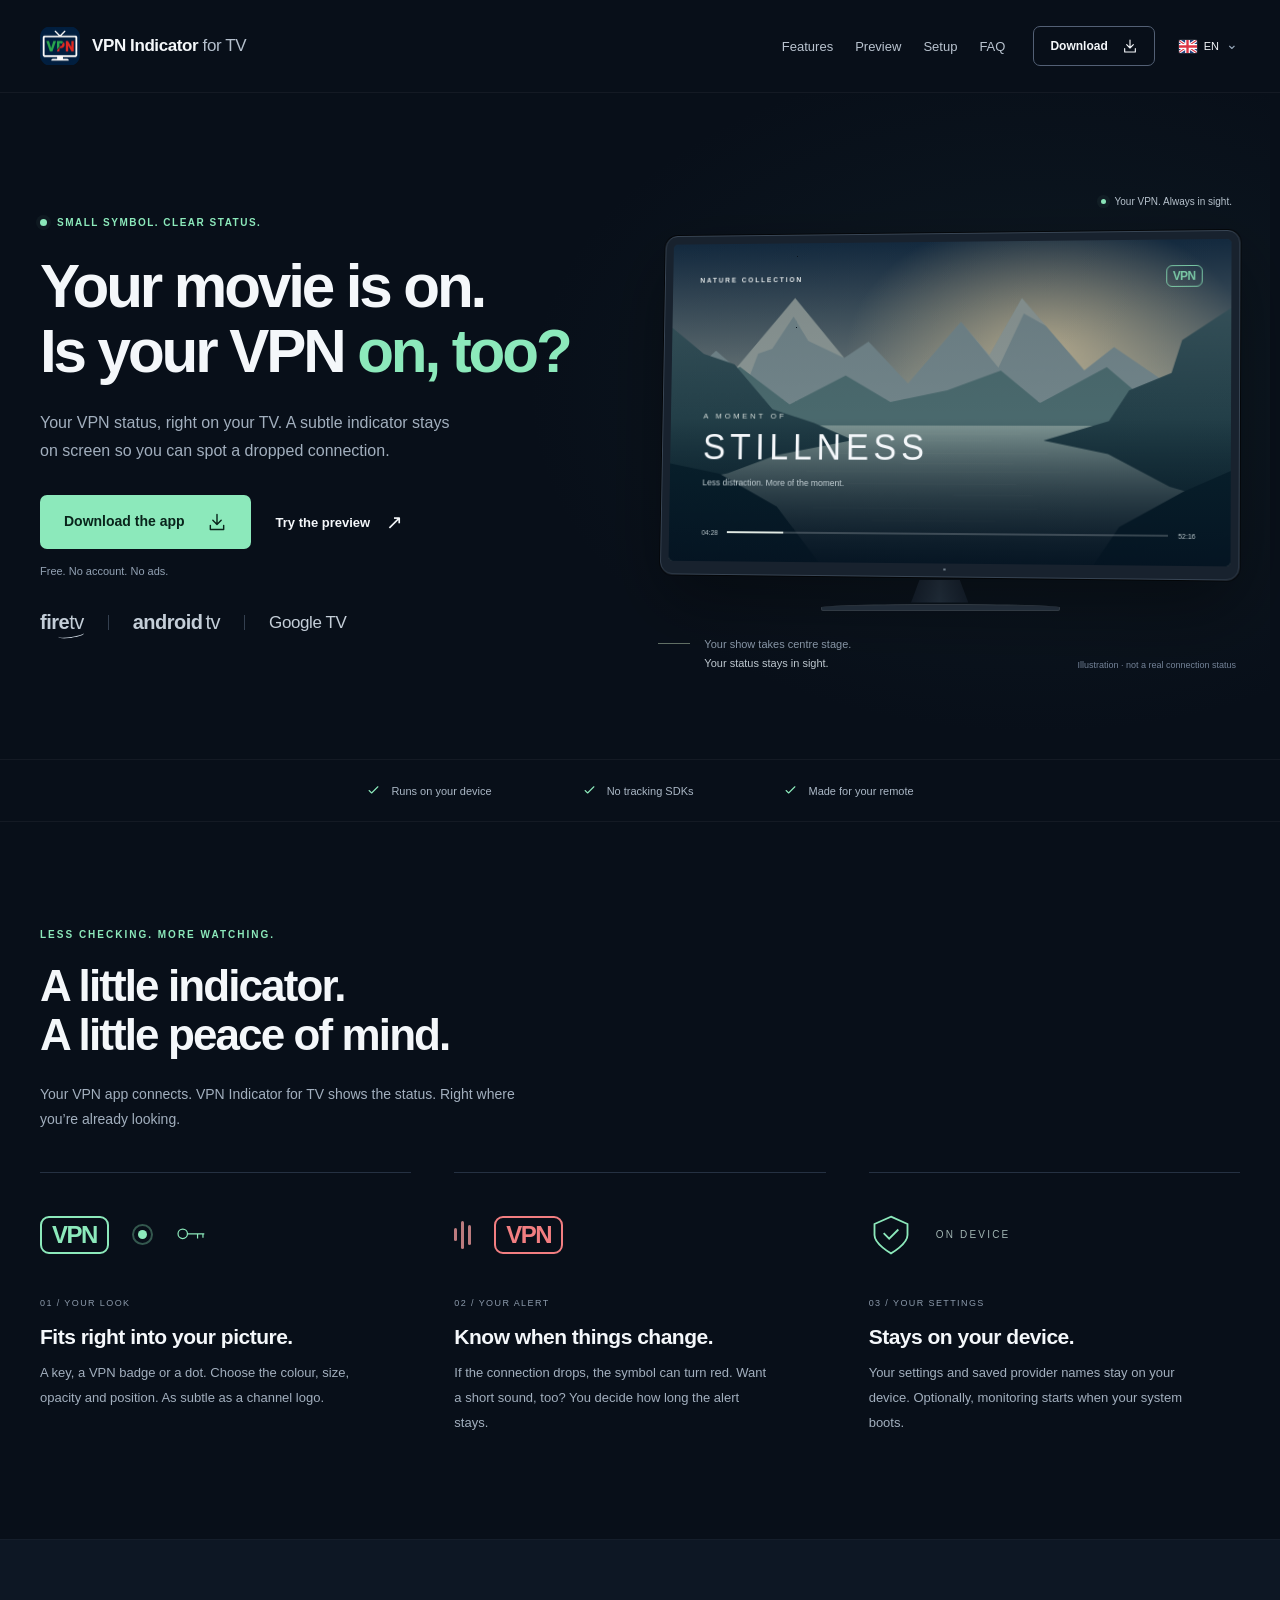
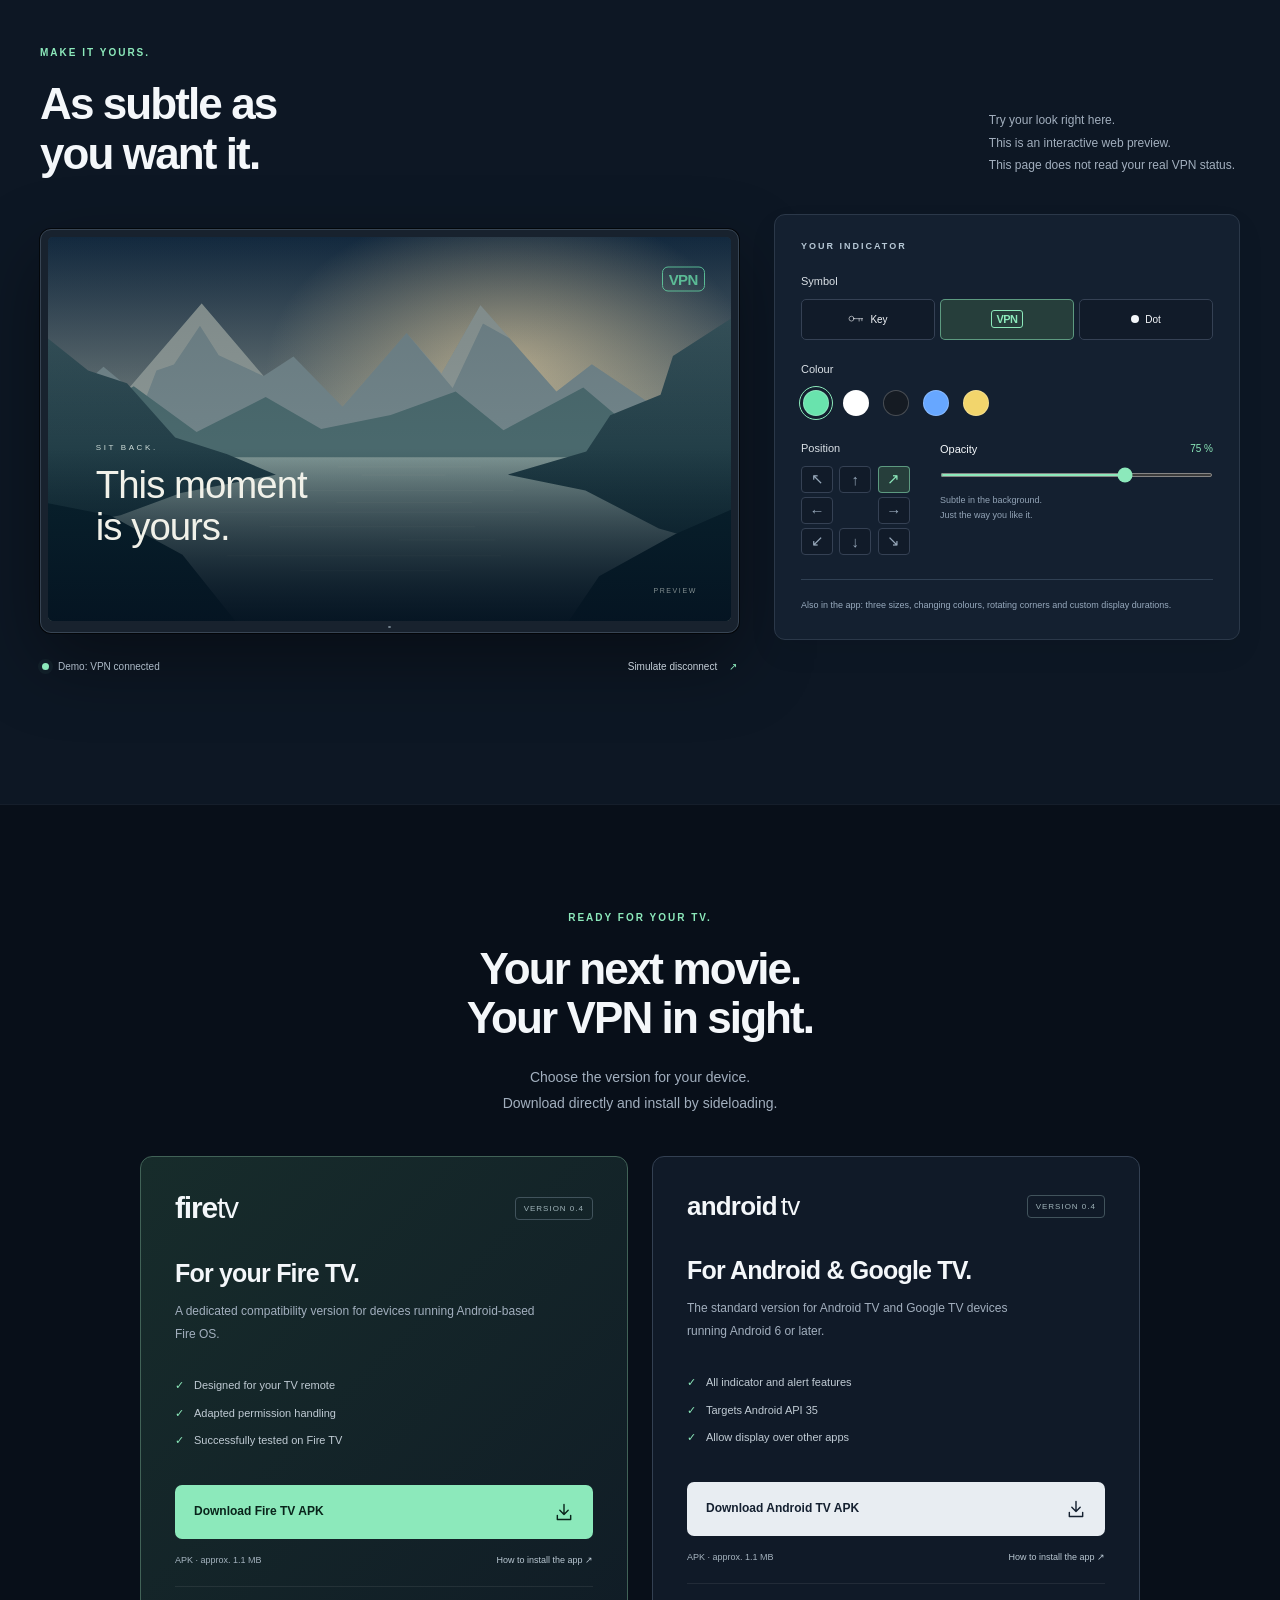
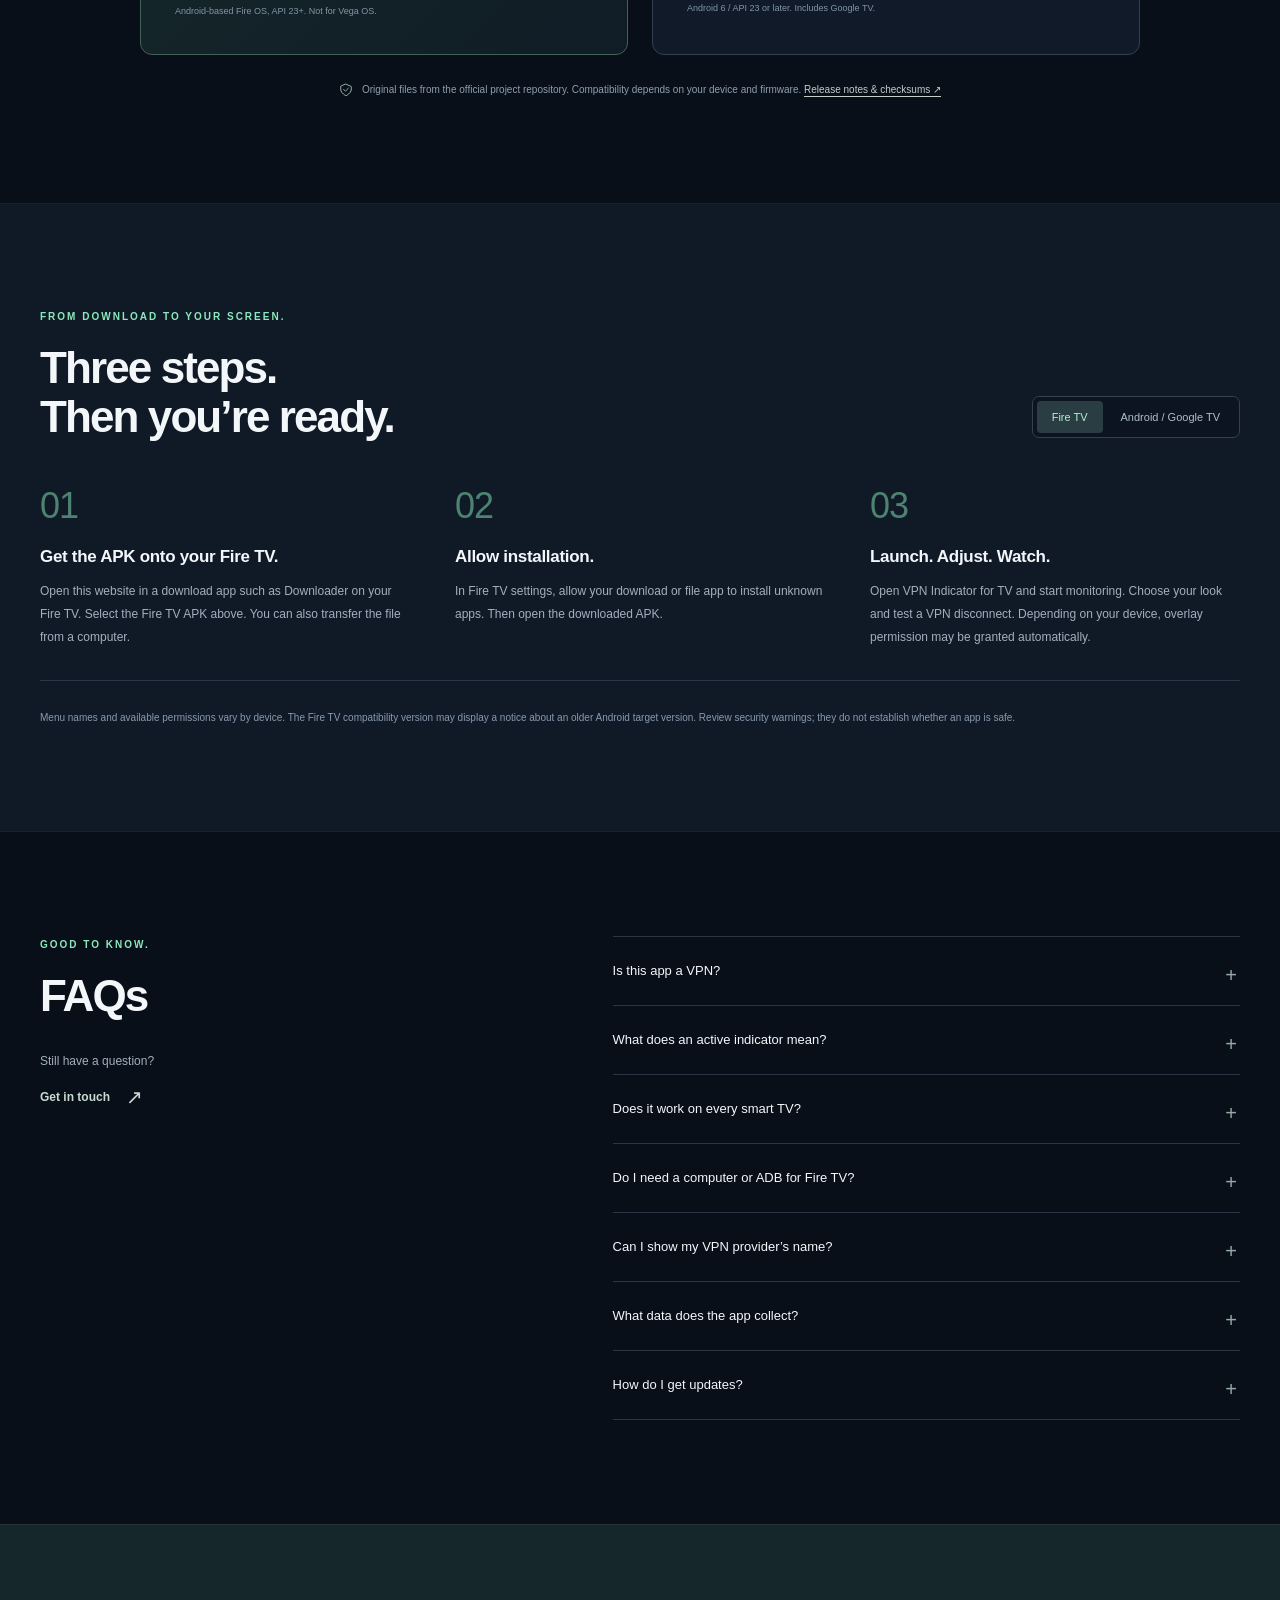
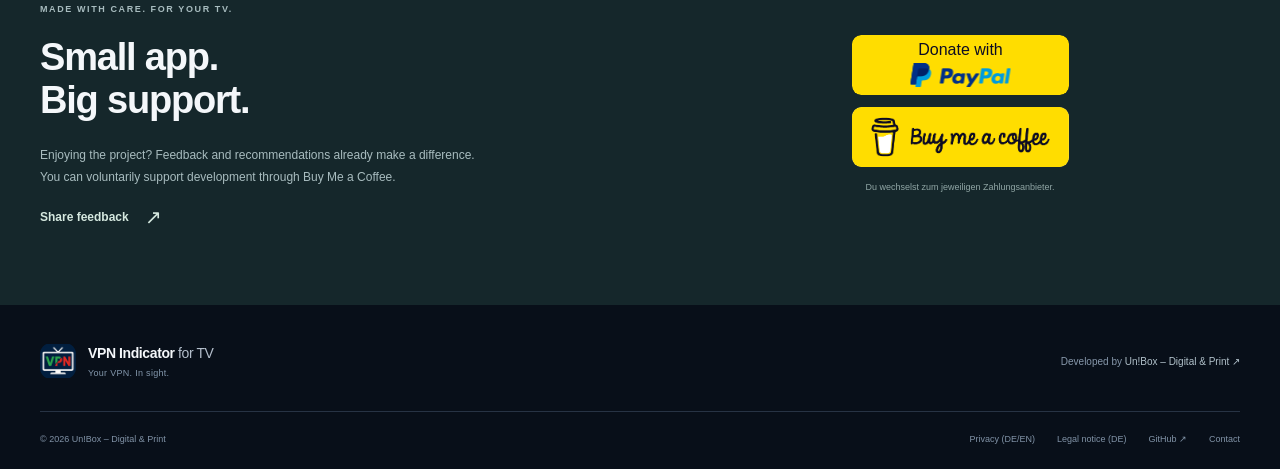
==== commit 31b5ca70: "Match AirMic donation buttons and move VPN review video to app repository" ====
--- a/index.html
+++ b/index.html
@@ -122,7 +122,7 @@
     <details><summary>Wie bekomme ich neue Versionen?</summary><p>Neue APKs findest du hier auf der Website. Installiere die passende Version über deine vorhandene Installation. Bei gleicher Signatur und Paketkennung bleiben Einstellungen normalerweise erhalten. Die App lädt selbst keine Updates herunter. Ein Wechsel zwischen der regulären und der Fire-TV-Version kann eine Neuinstallation erfordern.</p></details>
   </div></section>
 
-  <section id="unterstuetzen" class="support-section"><div class="wrap support-inner"><div><p class="eyebrow">MIT LIEBE ENTWICKELT. FÜR DEINEN TV.</p><h2>Kleine App.<br>Große Unterstützung.</h2><p>Du magst das Projekt? Feedback und Weiterempfehlungen helfen schon jetzt. Über Buy Me a Coffee kannst du die weitere Entwicklung freiwillig unterstützen.</p><a class="text-link" href="mailto:unbox.digital.printing@gmail.com?subject=Feedback%20zu%20VPN%20Indicator%20for%20TV">Feedback geben <span>↗</span></a></div><div class="support-options"><div class="coffee-mark"><svg><use href="#i-coffee"/></svg></div><div class="support-buttons"><button id="support-paypal" type="button" disabled>PayPal <span>Bald verfügbar</span></button><button id="support-coffee" type="button" disabled><svg class="icon"><use href="#i-coffee"/></svg> Buy Me a Coffee <span>Bald verfügbar</span></button></div><p>Noch keine Zahlungen möglich.</p></div></div></section>
+  <section id="unterstuetzen" class="support-section"><div class="wrap support-inner"><div><p class="eyebrow">MIT LIEBE ENTWICKELT. FÜR DEINEN TV.</p><h2>Kleine App.<br>Große Unterstützung.</h2><p>Du magst das Projekt? Feedback und Weiterempfehlungen helfen schon jetzt. Über Buy Me a Coffee kannst du die weitere Entwicklung freiwillig unterstützen.</p><a class="text-link" href="mailto:unbox.digital.printing@gmail.com?subject=Feedback%20zu%20VPN%20Indicator%20for%20TV">Feedback geben <span>↗</span></a></div><div class="support-options"><div class="support-buttons"><button id="support-paypal" type="button" disabled>PayPal <span>Bald verfügbar</span></button><button id="support-coffee" type="button" disabled><svg class="icon"><use href="#i-coffee"/></svg> Buy Me a Coffee <span>Bald verfügbar</span></button></div><p>Noch keine Zahlungen möglich.</p></div></div></section>
 </main>
 <footer class="site-footer wrap"><div class="footer-top"><a class="brand" href="#"><img src="assets/app-logo.png" width="36" height="36" alt=""><span>VPN Indicator <span class="brand-light">for TV</span><small>Your VPN. In sight.</small></span></a><p>Entwickelt von <a href="https://unbox-digital-printing.github.io/apps/">Un!Box – Digital & Print ↗</a></p></div><div class="footer-bottom"><span>© 2026 Un!Box – Digital & Print</span><div><a href="privacy.html">Datenschutz</a><a href="impressum.html">Impressum</a><a href="https://github.com/unbox-digital-printing/vpn-indicator-for-tv">GitHub ↗</a><a href="mailto:unbox.digital.printing@gmail.com">Kontakt</a></div></div></footer>
 </body></html>
--- a/styles.css
+++ b/styles.css
@@ -11,3 +11,11 @@
 @media(max-width:540px){.nav{gap:10px}.nav .brand{font-size:12px;line-height:1.3;flex-shrink:1}.nav .brand>span{max-width:117px}.nav-actions{gap:11px}.language-menu{font-size:10px}.language-menu summary{gap:5px}.language-menu summary img{width:16px;height:12px}.nav .button-small{padding:9px 10px;gap:7px;font-size:10px}.language-chevron{font-size:12px}.color-options button{width:28px;height:28px}.color-options{gap:17px}}
 @media(max-width:360px){.nav .brand>span{max-width:90px}.nav-actions{gap:8px}.nav .button-small .icon{display:none}.hero h1{font-size:42px}h2{font-size:31px}.position-and-opacity{gap:15px}.opacity-control label{flex-wrap:wrap}}
 @media(max-width:540px){.hero-visual .demo-disclaimer{position:static;max-width:none;text-align:left;margin:13px 0 0 34px;line-height:1.8}}
+
+.support-buttons a#support-coffee{padding:0;border:0;background:transparent;min-height:60px}.support-buttons a#support-coffee img{width:217px;max-width:100%;height:auto}
+
+/* Match the AirMic donation buttons exactly. */
+.support-buttons{display:flex;flex-direction:column;align-items:center;gap:12px}
+.support-buttons a.bmc-button,.support-buttons a#support-coffee{display:inline-flex;align-items:center;justify-content:center;width:217px;height:60px;max-width:100%;min-height:60px;padding:0;border:0;border-radius:9px;overflow:hidden;background:transparent;flex-shrink:0}
+.support-buttons a.bmc-button img,.support-buttons a#support-coffee img{display:block;width:100%;height:100%}
+.support-buttons a.bmc-button:hover{filter:brightness(1.08)}
